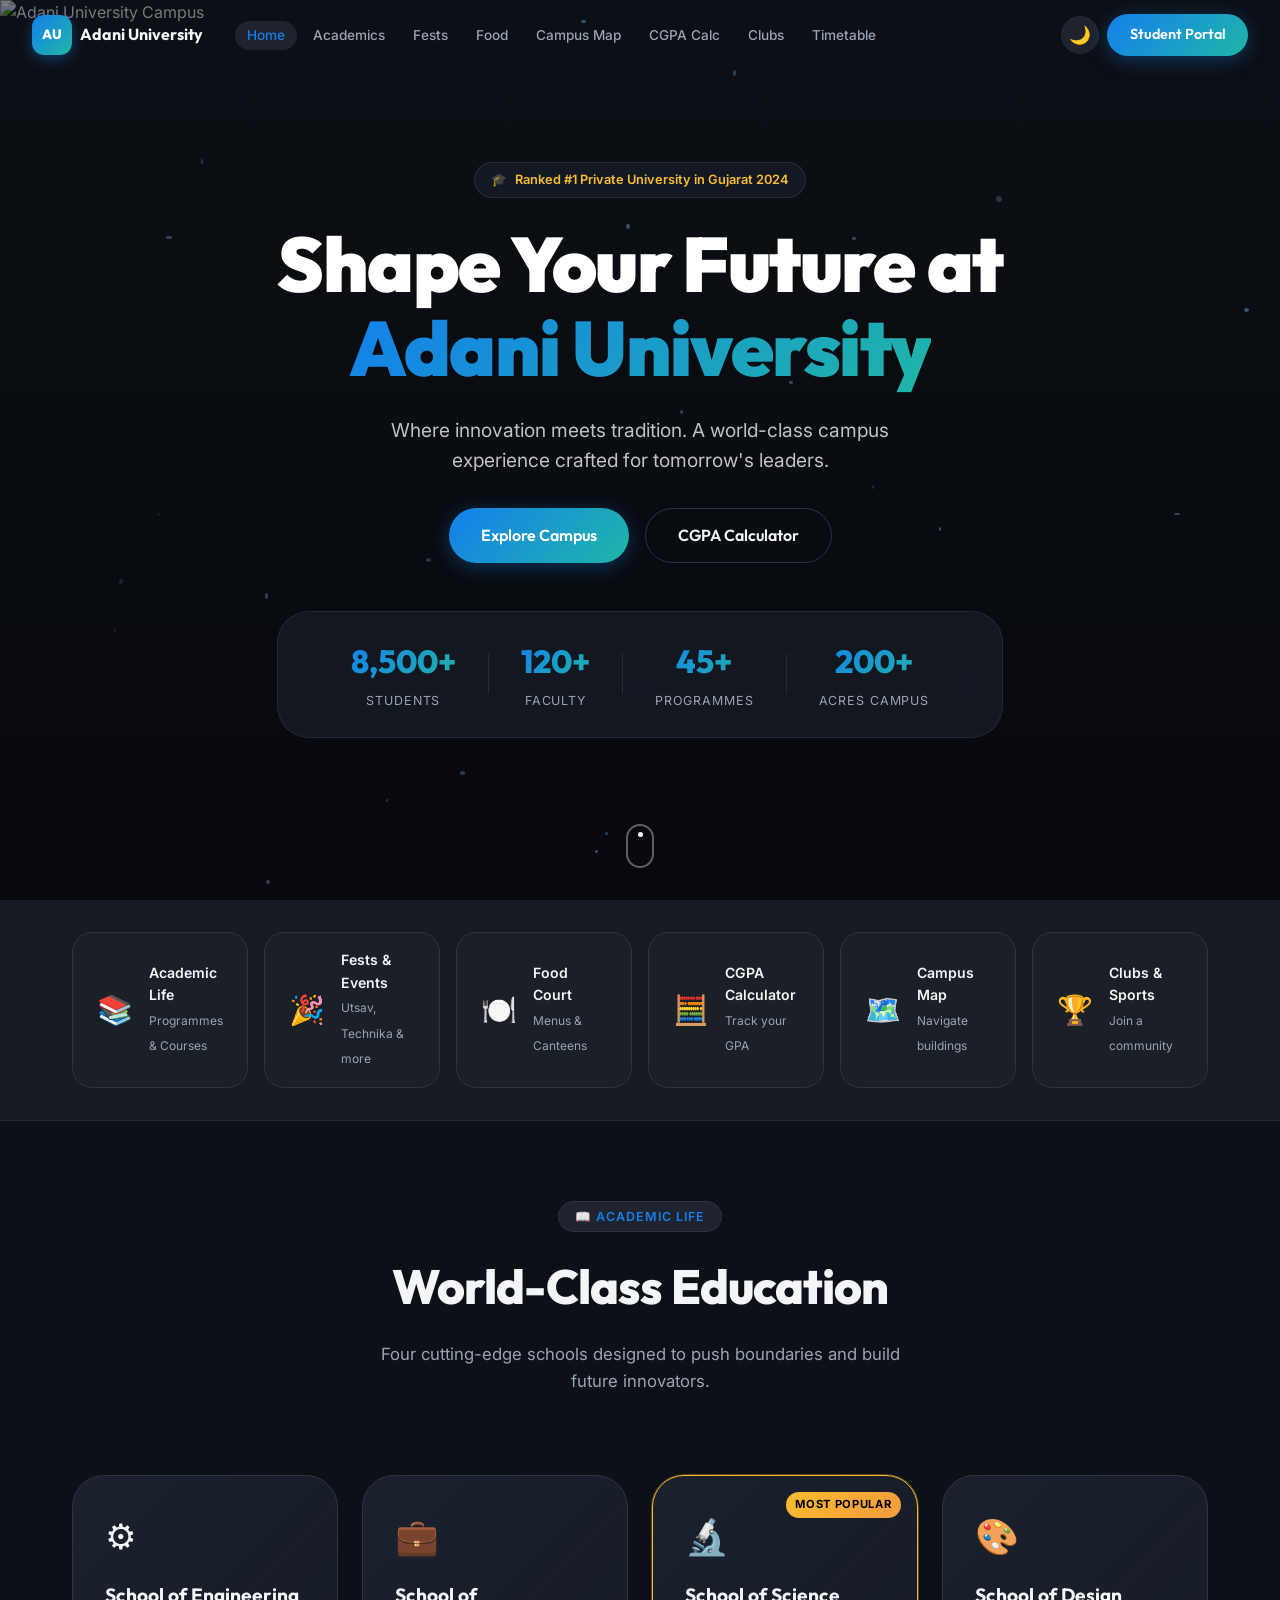
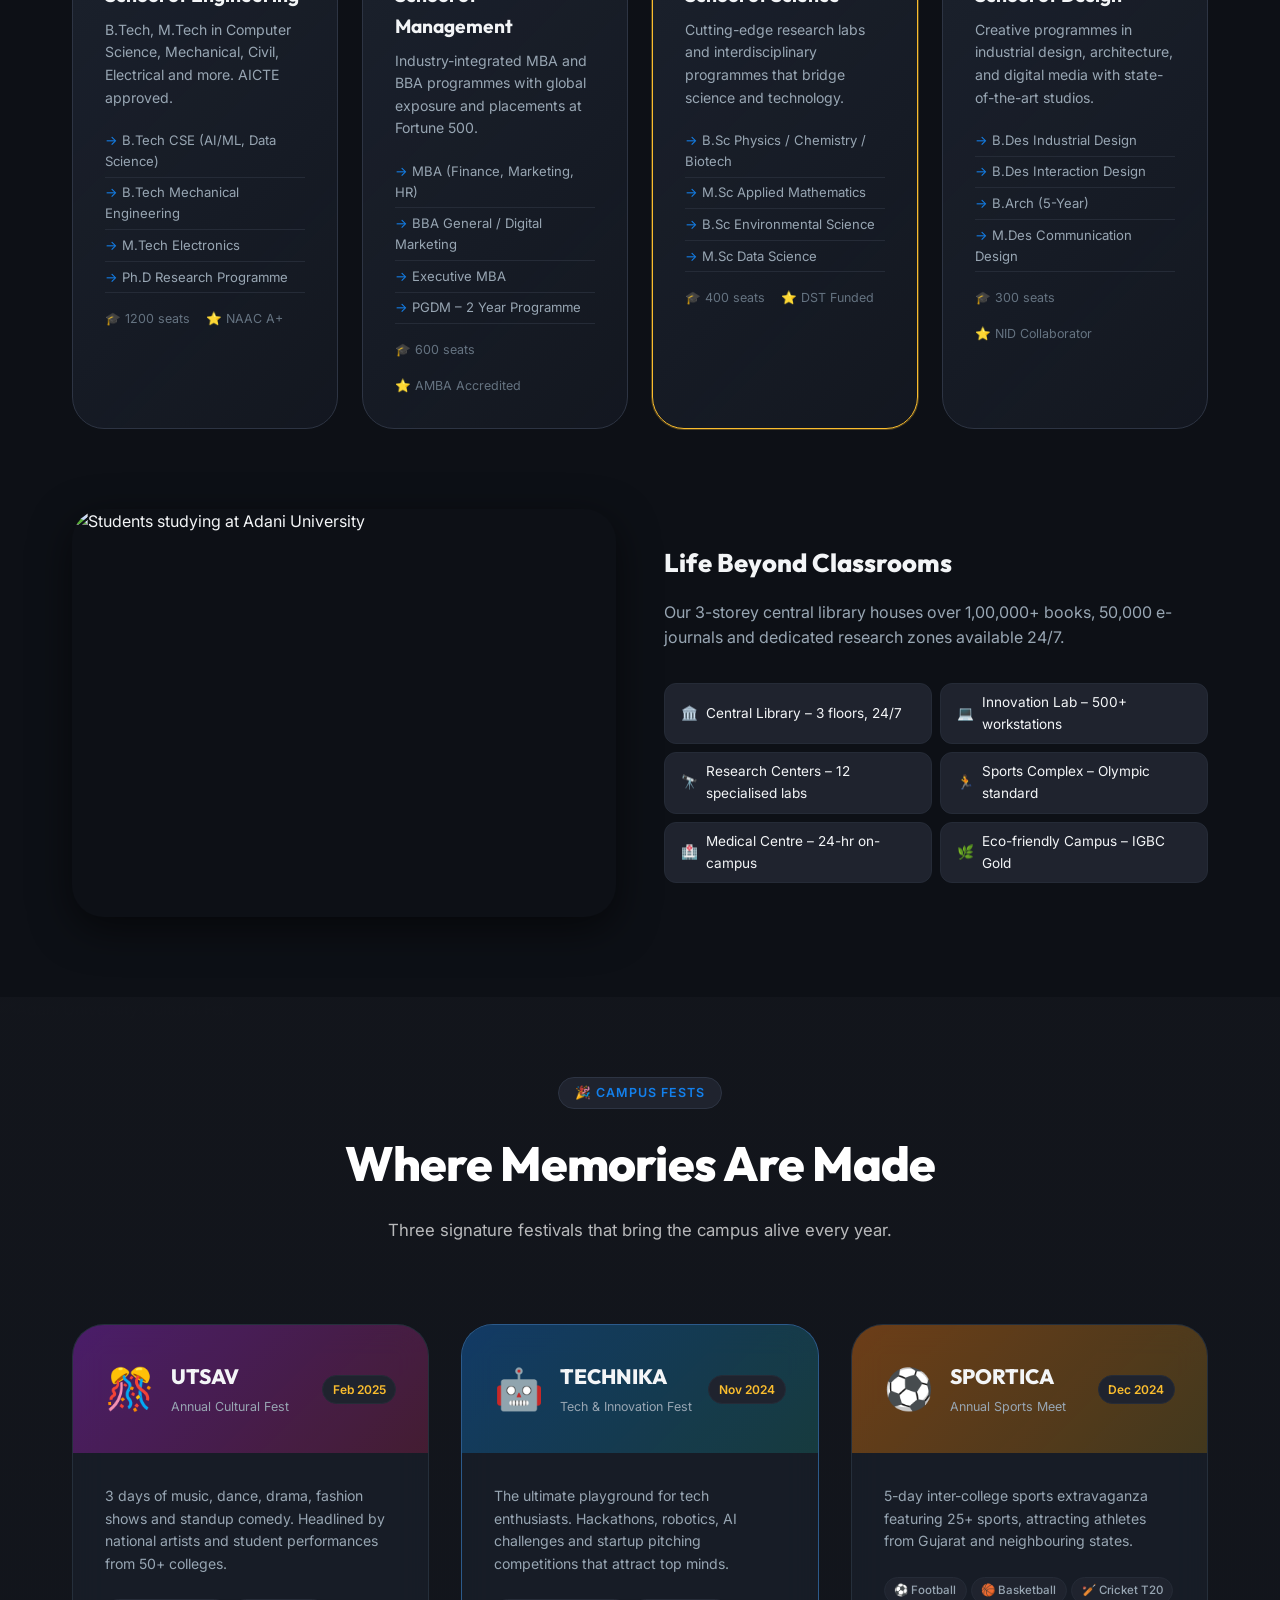
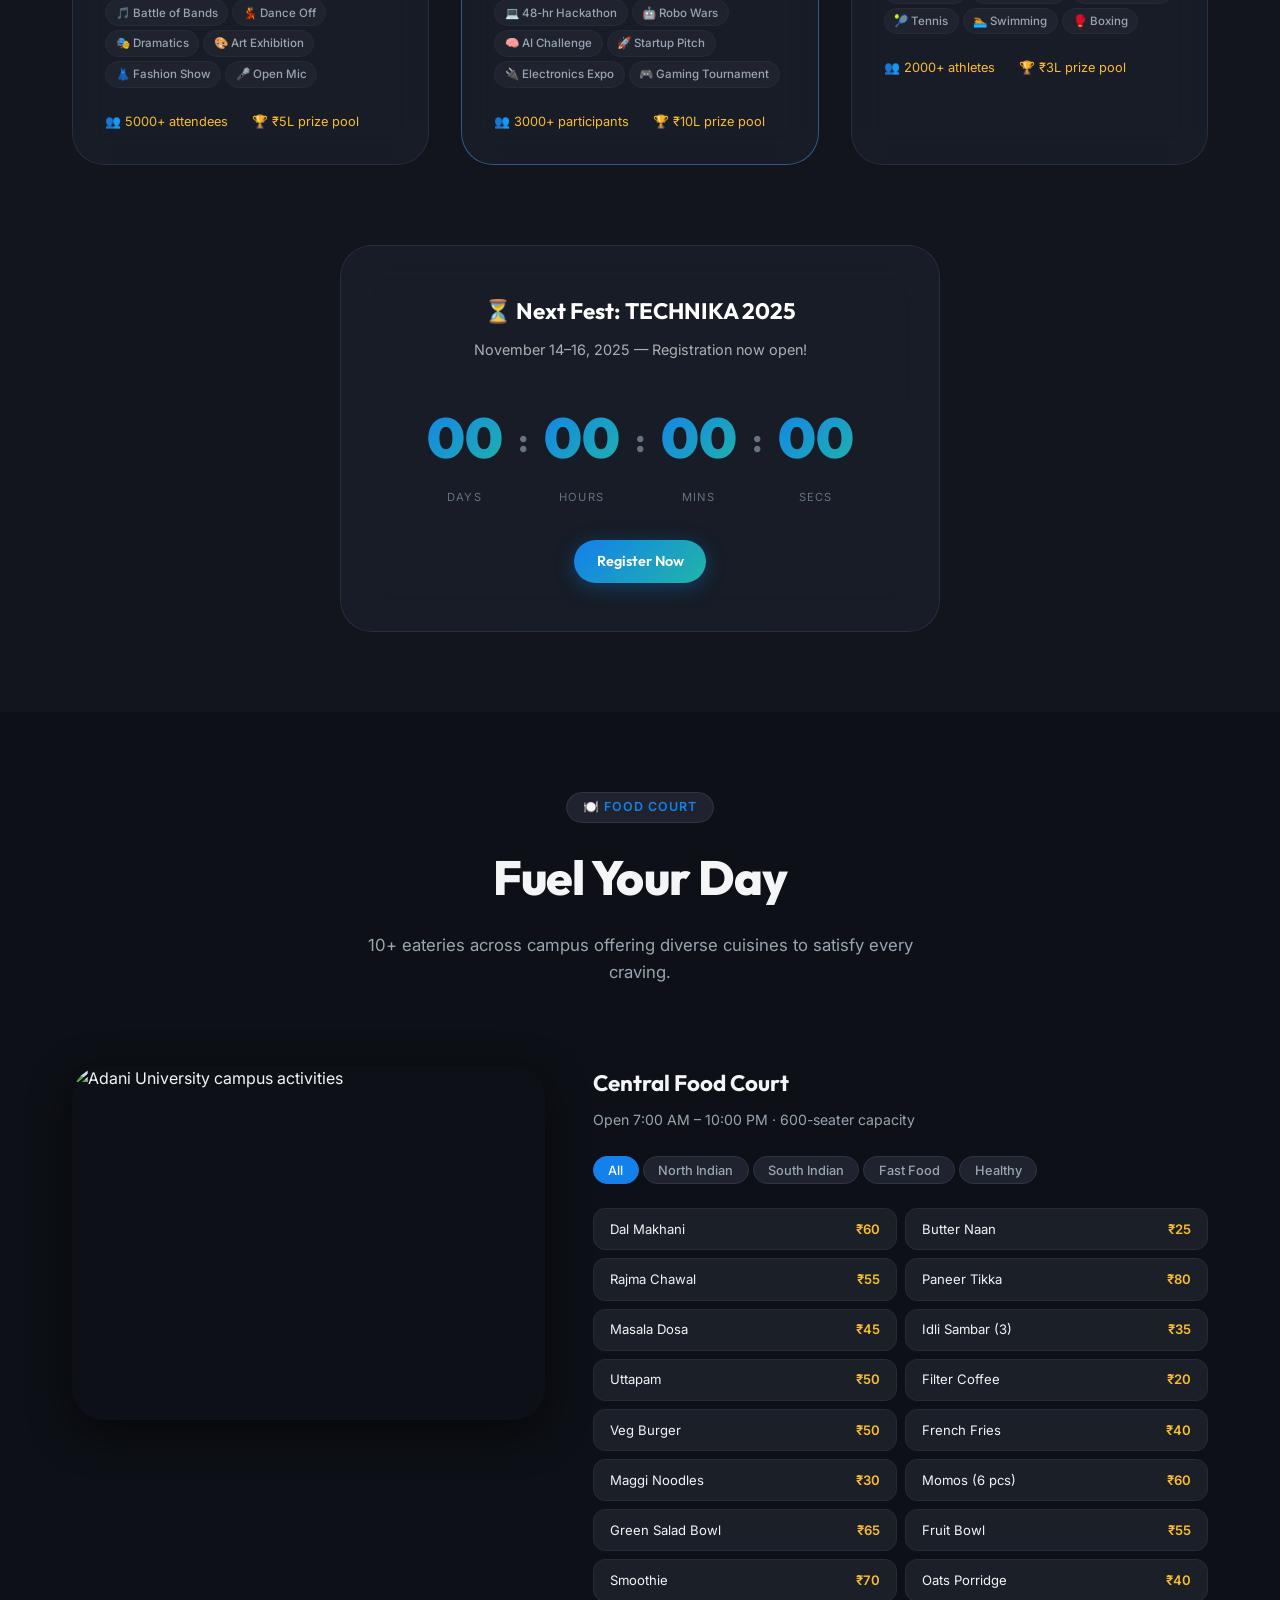
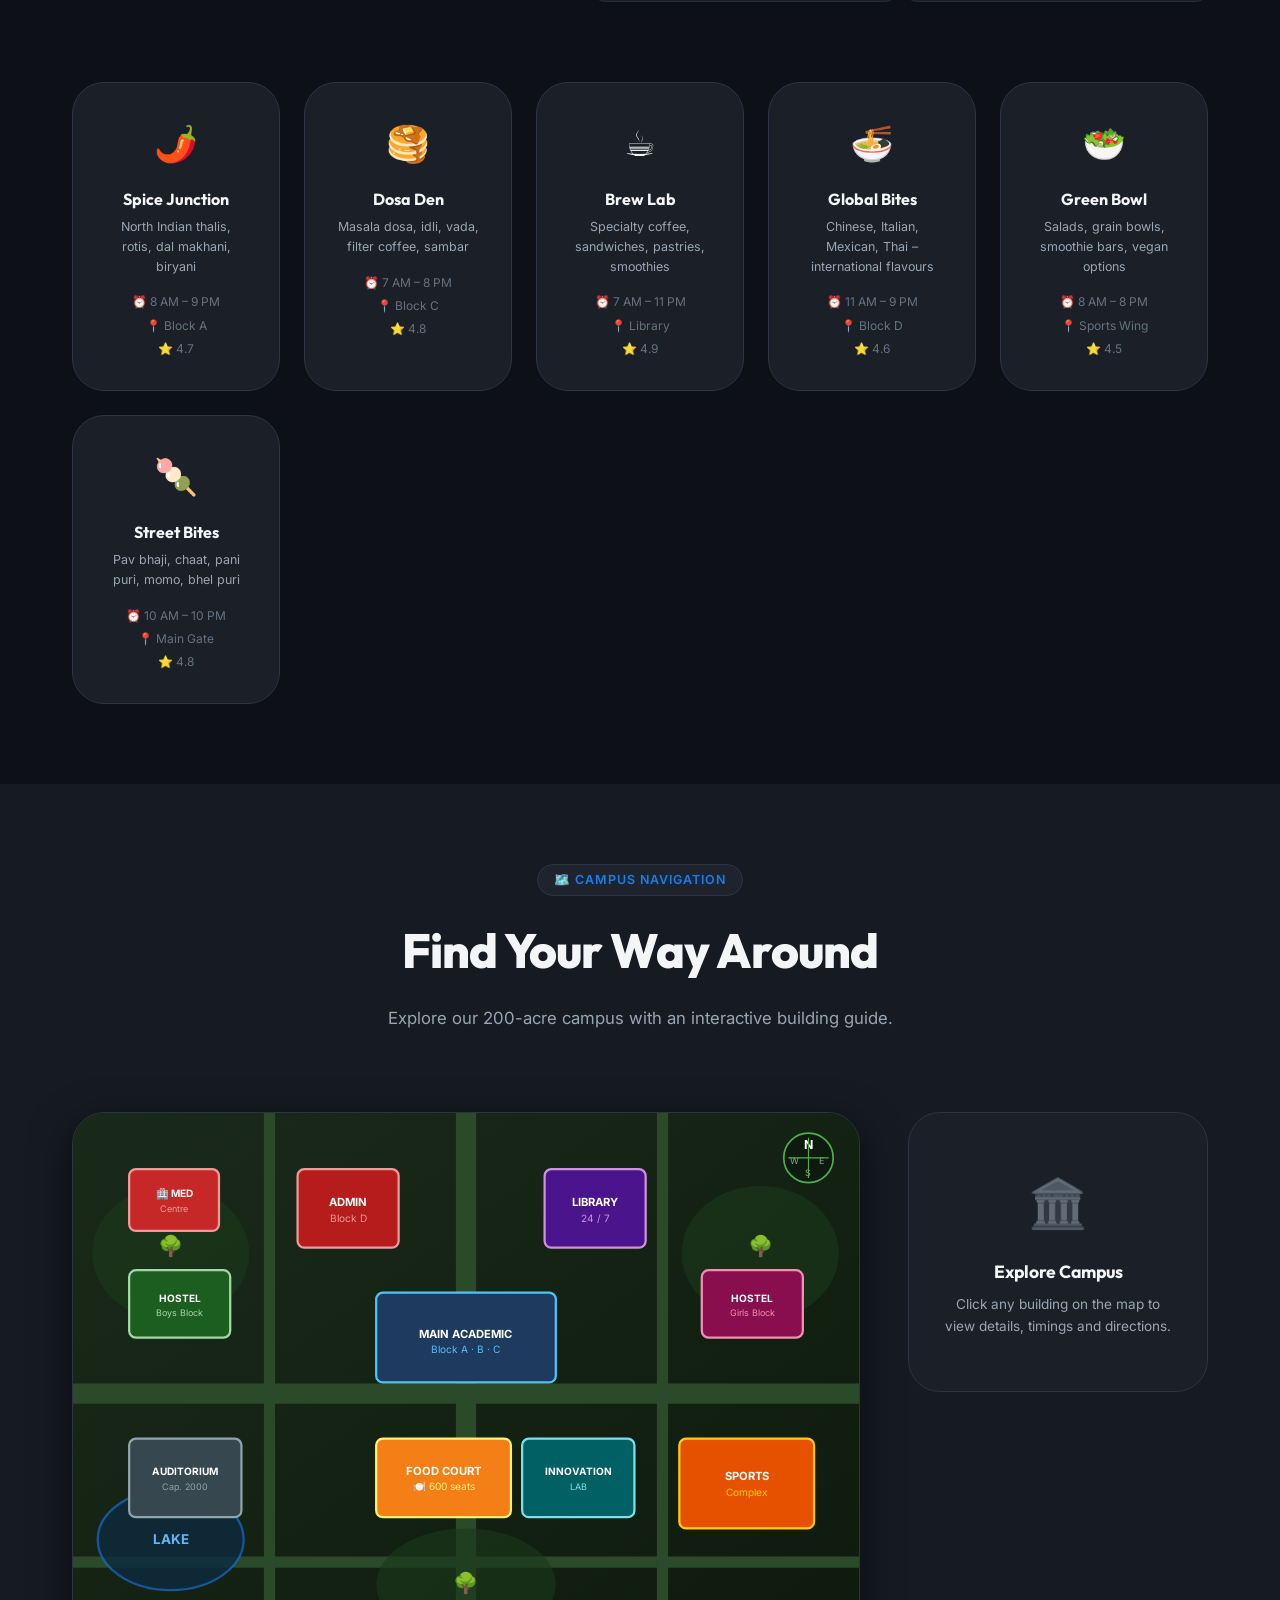
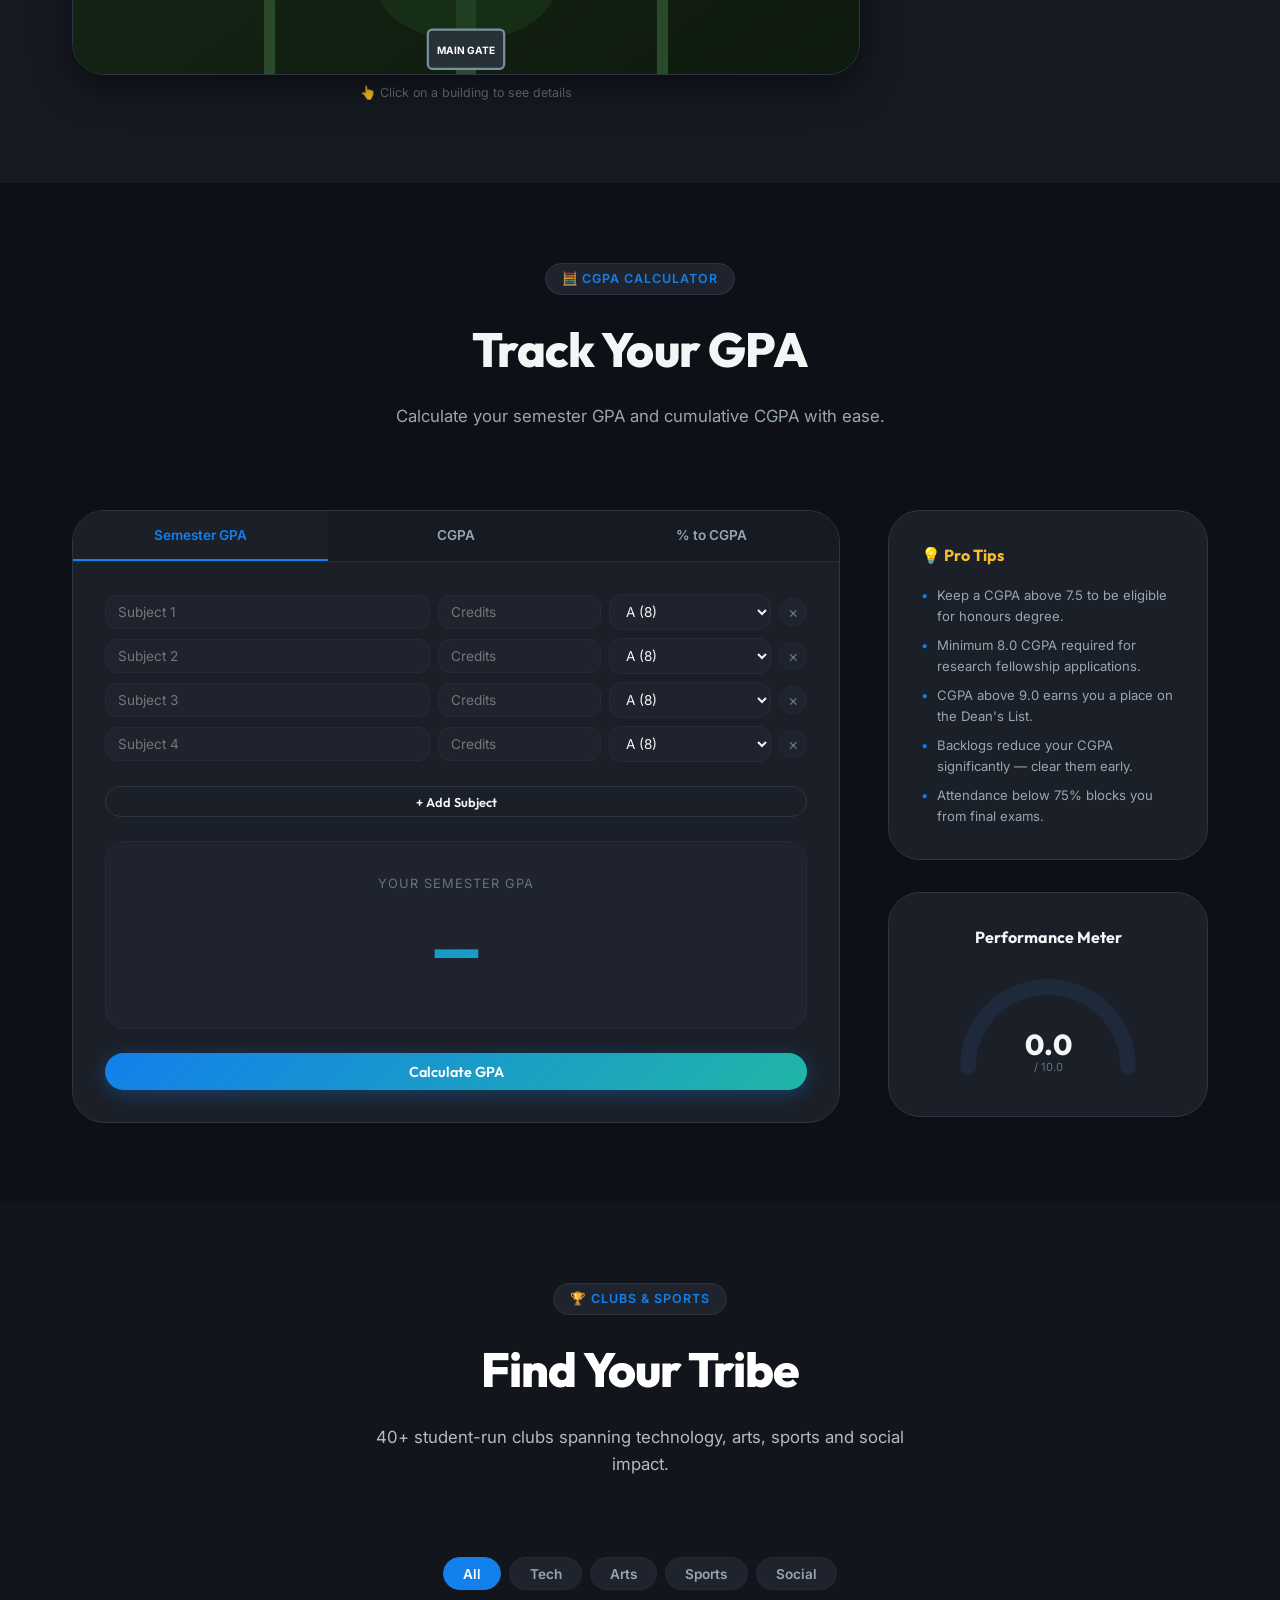
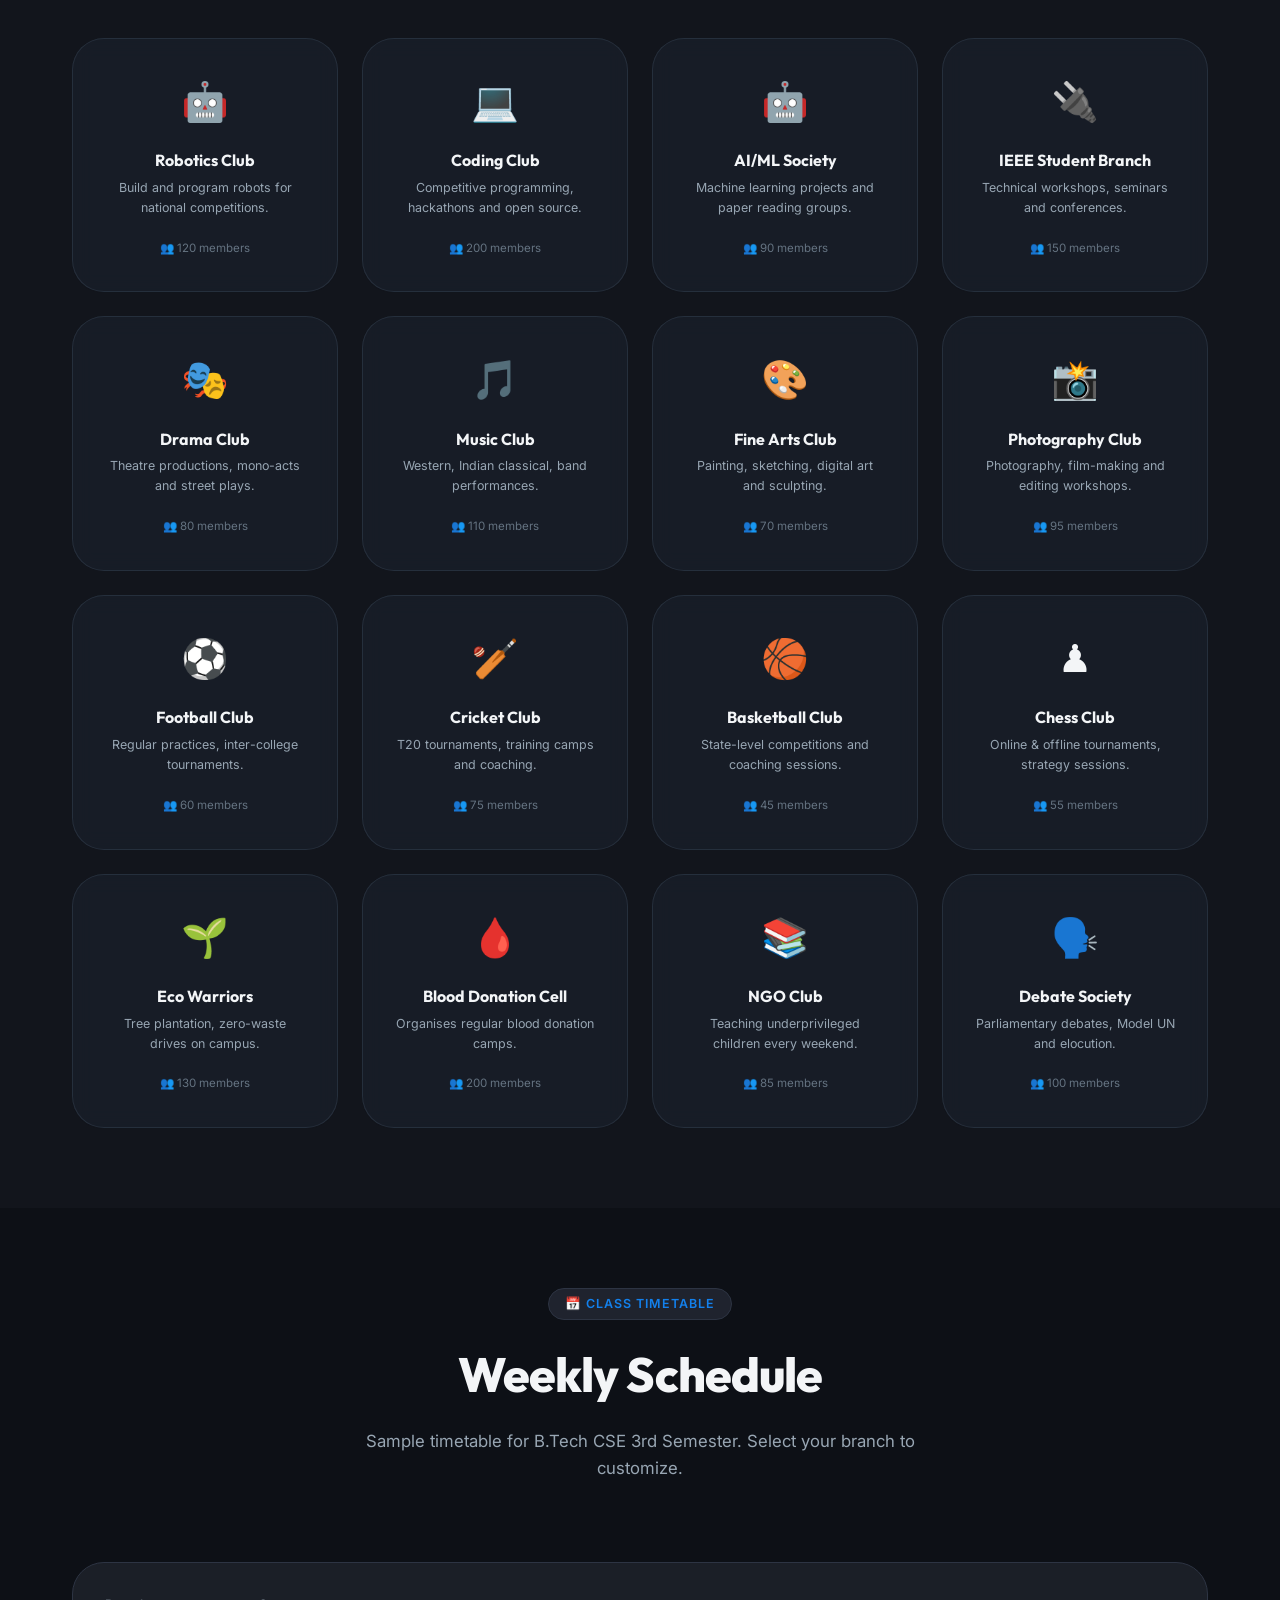
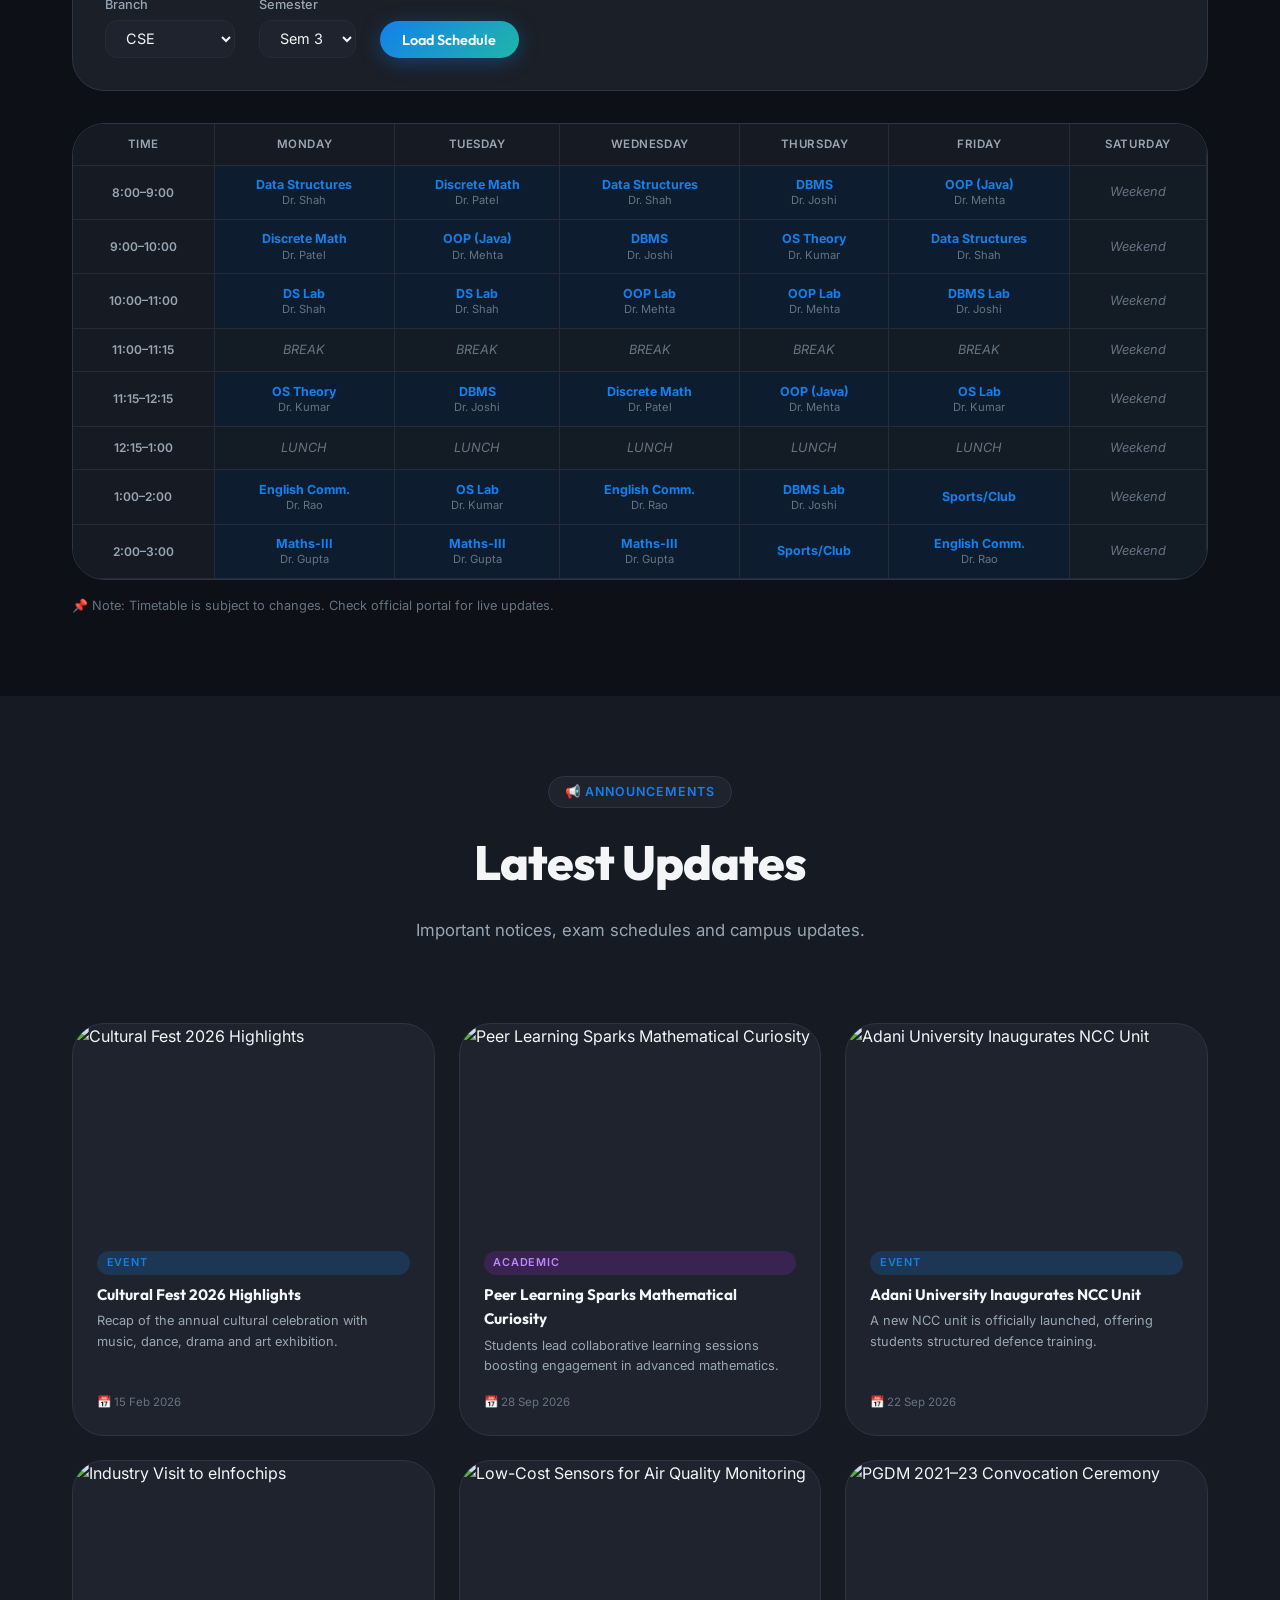
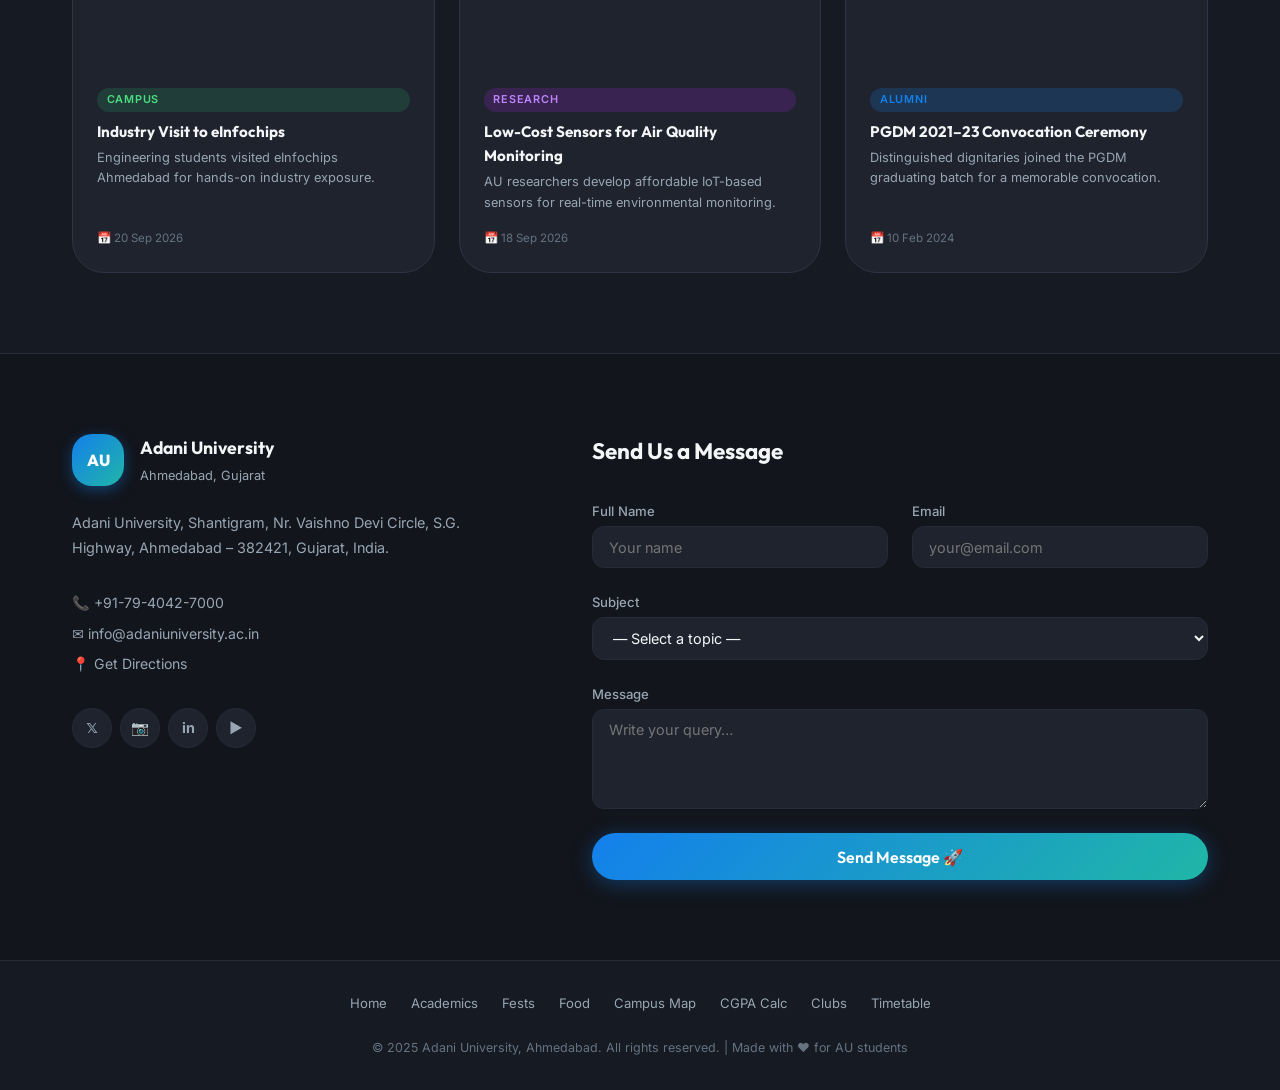
==== adani-university/index.html @ c6be5d62 "Initial commit: Adani University Campus Portal frontend" ====
<!DOCTYPE html>
<html lang="en">
<head>
  <meta charset="UTF-8" />
  <meta name="viewport" content="width=device-width, initial-scale=1.0" />
  <title>Adani University — Ahmedabad, Gujarat</title>
  <meta name="description" content="Official student portal for Adani University, Ahmedabad. Explore campus life, academics, fests, food, navigation, CGPA calculator and more." />
  <link rel="preconnect" href="https://fonts.googleapis.com" />
  <link rel="preconnect" href="https://fonts.gstatic.com" crossorigin />
  <link href="https://fonts.googleapis.com/css2?family=Outfit:wght@300;400;500;600;700;800;900&family=Inter:wght@300;400;500;600&display=swap" rel="stylesheet" />
  <link rel="stylesheet" href="style.css" />
</head>
<body>

  <!-- ═══════════════════════════════════════════════ NAVBAR ═══ -->
  <nav id="navbar" role="navigation" aria-label="Main Navigation">
    <div class="nav-inner">
      <a href="#hero" class="nav-logo" aria-label="Adani University Home">
        <div class="logo-icon">AU</div>
        <span class="logo-text">Adani University</span>
      </a>

      <ul class="nav-links" id="nav-links">
        <li><a href="#hero"     class="nav-link active" data-section="hero">Home</a></li>
        <li><a href="#academic" class="nav-link" data-section="academic">Academics</a></li>
        <li><a href="#fests"    class="nav-link" data-section="fests">Fests</a></li>
        <li><a href="#food"     class="nav-link" data-section="food">Food</a></li>
        <li><a href="#navigate" class="nav-link" data-section="navigate">Campus Map</a></li>
        <li><a href="#cgpa"     class="nav-link" data-section="cgpa">CGPA Calc</a></li>
        <li><a href="#clubs"    class="nav-link" data-section="clubs">Clubs</a></li>
        <li><a href="#timetable" class="nav-link" data-section="timetable">Timetable</a></li>
      </ul>

      <div class="nav-actions">
        <button id="theme-toggle" class="theme-btn" aria-label="Toggle theme" title="Toggle dark/light mode">
          <span class="theme-icon">🌙</span>
        </button>
        <a href="#contact" class="btn btn-primary nav-cta">Student Portal</a>
        <button class="hamburger" id="hamburger" aria-label="Open menu" aria-expanded="false">
          <span></span><span></span><span></span>
        </button>
      </div>
    </div>
  </nav>

  <!-- ═══════════════════════════════════════════════ HERO ═══ -->
  <section id="hero" class="hero">
    <div class="hero-bg">
      <img src="https://www.adaniuni.ac.in/wp-content/uploads/2026/09/Website_Desktop_Banner-29-09-2026.webp" alt="Adani University Campus" class="hero-img" fetchpriority="high" />
      <div class="hero-overlay"></div>
    </div>

    <div class="hero-particles" id="hero-particles" aria-hidden="true"></div>

    <div class="hero-content">
      <div class="hero-badge animate-fade-up">
        <span>🎓</span> Ranked #1 Private University in Gujarat 2024
      </div>
      <h1 class="hero-title animate-fade-up delay-1">
        Shape Your Future at<br />
        <span class="gradient-text">Adani University</span>
      </h1>
      <p class="hero-subtitle animate-fade-up delay-2">
        Where innovation meets tradition. A world-class campus experience crafted for tomorrow's leaders.
      </p>
      <div class="hero-actions animate-fade-up delay-3">
        <a href="#academic" class="btn btn-primary btn-lg">Explore Campus</a>
        <a href="#cgpa"     class="btn btn-ghost btn-lg">CGPA Calculator</a>
      </div>
      <div class="hero-stats animate-fade-up delay-4">
        <div class="stat-item">
          <span class="stat-number" data-target="8500">0</span>
          <span class="stat-label">Students</span>
        </div>
        <div class="stat-divider" aria-hidden="true"></div>
        <div class="stat-item">
          <span class="stat-number" data-target="120">0</span>
          <span class="stat-label">Faculty</span>
        </div>
        <div class="stat-divider" aria-hidden="true"></div>
        <div class="stat-item">
          <span class="stat-number" data-target="45">0</span>
          <span class="stat-label">Programmes</span>
        </div>
        <div class="stat-divider" aria-hidden="true"></div>
        <div class="stat-item">
          <span class="stat-number" data-target="200">0</span>
          <span class="stat-label">Acres Campus</span>
        </div>
      </div>
    </div>

    <a href="#academic" class="scroll-indicator" aria-label="Scroll down">
      <div class="scroll-dot"></div>
    </a>
  </section>

  <!-- ════════════════════════════════════ QUICK LINKS ═══ -->
  <section class="quick-links-bar">
    <div class="container">
      <div class="quick-links-grid">
        <a href="#academic" class="quick-card" id="ql-academic">
          <div class="quick-icon">📚</div>
          <div class="quick-text">
            <strong>Academic Life</strong>
            <span>Programmes & Courses</span>
          </div>
        </a>
        <a href="#fests" class="quick-card" id="ql-fests">
          <div class="quick-icon">🎉</div>
          <div class="quick-text">
            <strong>Fests & Events</strong>
            <span>Utsav, Technika & more</span>
          </div>
        </a>
        <a href="#food" class="quick-card" id="ql-food">
          <div class="quick-icon">🍽️</div>
          <div class="quick-text">
            <strong>Food Court</strong>
            <span>Menus & Canteens</span>
          </div>
        </a>
        <a href="#cgpa" class="quick-card" id="ql-cgpa">
          <div class="quick-icon">🧮</div>
          <div class="quick-text">
            <strong>CGPA Calculator</strong>
            <span>Track your GPA</span>
          </div>
        </a>
        <a href="#navigate" class="quick-card" id="ql-nav">
          <div class="quick-icon">🗺️</div>
          <div class="quick-text">
            <strong>Campus Map</strong>
            <span>Navigate buildings</span>
          </div>
        </a>
        <a href="#clubs" class="quick-card" id="ql-clubs">
          <div class="quick-icon">🏆</div>
          <div class="quick-text">
            <strong>Clubs & Sports</strong>
            <span>Join a community</span>
          </div>
        </a>
      </div>
    </div>
  </section>

  <!-- ═══════════════════════════════════ ACADEMIC LIFE ═══ -->
  <section id="academic" class="section">
    <div class="container">
      <div class="section-header">
        <span class="section-tag">📖 Academic Life</span>
        <h2 class="section-title">World-Class Education</h2>
        <p class="section-subtitle">Four cutting-edge schools designed to push boundaries and build future innovators.</p>
      </div>

      <div class="schools-grid">
        <div class="school-card" id="school-engineering">
          <div class="school-icon">⚙️</div>
          <h3>School of Engineering</h3>
          <p>B.Tech, M.Tech in Computer Science, Mechanical, Civil, Electrical and more. AICTE approved.</p>
          <ul class="school-courses">
            <li>B.Tech CSE (AI/ML, Data Science)</li>
            <li>B.Tech Mechanical Engineering</li>
            <li>M.Tech Electronics</li>
            <li>Ph.D Research Programme</li>
          </ul>
          <div class="school-meta">
            <span>🎓 1200 seats</span>
            <span>⭐ NAAC A+</span>
          </div>
        </div>
        <div class="school-card" id="school-management">
          <div class="school-icon">💼</div>
          <h3>School of Management</h3>
          <p>Industry-integrated MBA and BBA programmes with global exposure and placements at Fortune 500.</p>
          <ul class="school-courses">
            <li>MBA (Finance, Marketing, HR)</li>
            <li>BBA General / Digital Marketing</li>
            <li>Executive MBA</li>
            <li>PGDM – 2 Year Programme</li>
          </ul>
          <div class="school-meta">
            <span>🎓 600 seats</span>
            <span>⭐ AMBA Accredited</span>
          </div>
        </div>
        <div class="school-card featured" id="school-science">
          <div class="school-badge">Most Popular</div>
          <div class="school-icon">🔬</div>
          <h3>School of Science</h3>
          <p>Cutting-edge research labs and interdisciplinary programmes that bridge science and technology.</p>
          <ul class="school-courses">
            <li>B.Sc Physics / Chemistry / Biotech</li>
            <li>M.Sc Applied Mathematics</li>
            <li>B.Sc Environmental Science</li>
            <li>M.Sc Data Science</li>
          </ul>
          <div class="school-meta">
            <span>🎓 400 seats</span>
            <span>⭐ DST Funded</span>
          </div>
        </div>
        <div class="school-card" id="school-design">
          <div class="school-icon">🎨</div>
          <h3>School of Design</h3>
          <p>Creative programmes in industrial design, architecture, and digital media with state-of-the-art studios.</p>
          <ul class="school-courses">
            <li>B.Des Industrial Design</li>
            <li>B.Des Interaction Design</li>
            <li>B.Arch (5-Year)</li>
            <li>M.Des Communication Design</li>
          </ul>
          <div class="school-meta">
            <span>🎓 300 seats</span>
            <span>⭐ NID Collaborator</span>
          </div>
        </div>
      </div>

      <!-- Academic Life image + library -->
      <div class="academic-showcase">
        <div class="showcase-img-wrap">
          <img src="https://www.adaniuni.ac.in/wp-content/uploads/2026/09/Peer-Learning-Sparks-Mathematical-Curiosity-1.webp" alt="Students studying at Adani University" class="showcase-img" loading="lazy" />
        </div>
        <div class="showcase-content">
          <h3>Life Beyond Classrooms</h3>
          <p>Our 3-storey central library houses over 1,00,000+ books, 50,000 e-journals and dedicated research zones available 24/7.</p>
          <div class="facility-list">
            <div class="facility-item"><span>🏛️</span> Central Library – 3 floors, 24/7</div>
            <div class="facility-item"><span>💻</span> Innovation Lab – 500+ workstations</div>
            <div class="facility-item"><span>🔭</span> Research Centers – 12 specialised labs</div>
            <div class="facility-item"><span>🏃</span> Sports Complex – Olympic standard</div>
            <div class="facility-item"><span>🏥</span> Medical Centre – 24-hr on-campus</div>
            <div class="facility-item"><span>🌿</span> Eco-friendly Campus – IGBC Gold</div>
          </div>
        </div>
      </div>
    </div>
  </section>

  <!-- ═══════════════════════════════════════ FESTS ═══ -->
  <section id="fests" class="section section-dark">
    <div class="fest-bg-image">
      <img src="https://www.adaniuni.ac.in/wp-content/uploads/2026/02/cultural-image.jpeg" alt="Adani University Cultural Fest" loading="lazy" />
      <div class="fest-overlay"></div>
    </div>
    <div class="container">
      <div class="section-header light">
        <span class="section-tag">🎉 Campus Fests</span>
        <h2 class="section-title">Where Memories Are Made</h2>
        <p class="section-subtitle">Three signature festivals that bring the campus alive every year.</p>
      </div>

      <div class="fests-grid">
        <div class="fest-card" id="fest-utsav">
          <div class="fest-card-header utsav">
            <div class="fest-emoji">🎊</div>
            <div class="fest-info">
              <h3>UTSAV</h3>
              <span class="fest-subtitle">Annual Cultural Fest</span>
            </div>
            <div class="fest-date">Feb 2025</div>
          </div>
          <div class="fest-card-body">
            <p>3 days of music, dance, drama, fashion shows and standup comedy. Headlined by national artists and student performances from 50+ colleges.</p>
            <div class="fest-events">
              <span class="event-tag">🎵 Battle of Bands</span>
              <span class="event-tag">💃 Dance Off</span>
              <span class="event-tag">🎭 Dramatics</span>
              <span class="event-tag">🎨 Art Exhibition</span>
              <span class="event-tag">👗 Fashion Show</span>
              <span class="event-tag">🎤 Open Mic</span>
            </div>
            <div class="fest-meta">
              <span>👥 5000+ attendees</span>
              <span>🏆 ₹5L prize pool</span>
            </div>
          </div>
        </div>

        <div class="fest-card featured-fest" id="fest-technika">
          <div class="fest-card-header technika">
            <div class="fest-emoji">🤖</div>
            <div class="fest-info">
              <h3>TECHNIKA</h3>
              <span class="fest-subtitle">Tech & Innovation Fest</span>
            </div>
            <div class="fest-date">Nov 2024</div>
          </div>
          <div class="fest-card-body">
            <p>The ultimate playground for tech enthusiasts. Hackathons, robotics, AI challenges and startup pitching competitions that attract top minds.</p>
            <div class="fest-events">
              <span class="event-tag">💻 48-hr Hackathon</span>
              <span class="event-tag">🤖 Robo Wars</span>
              <span class="event-tag">🧠 AI Challenge</span>
              <span class="event-tag">🚀 Startup Pitch</span>
              <span class="event-tag">🔌 Electronics Expo</span>
              <span class="event-tag">🎮 Gaming Tournament</span>
            </div>
            <div class="fest-meta">
              <span>👥 3000+ participants</span>
              <span>🏆 ₹10L prize pool</span>
            </div>
          </div>
        </div>

        <div class="fest-card" id="fest-sportica">
          <div class="fest-card-header sportica">
            <div class="fest-emoji">⚽</div>
            <div class="fest-info">
              <h3>SPORTICA</h3>
              <span class="fest-subtitle">Annual Sports Meet</span>
            </div>
            <div class="fest-date">Dec 2024</div>
          </div>
          <div class="fest-card-body">
            <p>5-day inter-college sports extravaganza featuring 25+ sports, attracting athletes from Gujarat and neighbouring states.</p>
            <div class="fest-events">
              <span class="event-tag">⚽ Football</span>
              <span class="event-tag">🏀 Basketball</span>
              <span class="event-tag">🏏 Cricket T20</span>
              <span class="event-tag">🎾 Tennis</span>
              <span class="event-tag">🏊 Swimming</span>
              <span class="event-tag">🥊 Boxing</span>
            </div>
            <div class="fest-meta">
              <span>👥 2000+ athletes</span>
              <span>🏆 ₹3L prize pool</span>
            </div>
          </div>
        </div>
      </div>

      <!-- Countdown timer for next fest -->
      <div class="fest-countdown" id="fest-countdown-wrap">
        <h3>⏳ Next Fest: TECHNIKA 2025</h3>
        <p>November 14–16, 2025 — Registration now open!</p>
        <div class="countdown-timer" id="countdown-timer">
          <div class="countdown-block">
            <span id="cd-days" class="cd-number">00</span>
            <span class="cd-label">Days</span>
          </div>
          <span class="cd-colon">:</span>
          <div class="countdown-block">
            <span id="cd-hours" class="cd-number">00</span>
            <span class="cd-label">Hours</span>
          </div>
          <span class="cd-colon">:</span>
          <div class="countdown-block">
            <span id="cd-mins" class="cd-number">00</span>
            <span class="cd-label">Mins</span>
          </div>
          <span class="cd-colon">:</span>
          <div class="countdown-block">
            <span id="cd-secs" class="cd-number">00</span>
            <span class="cd-label">Secs</span>
          </div>
        </div>
        <a href="#contact" class="btn btn-primary" id="register-fest-btn">Register Now</a>
      </div>
    </div>
  </section>

  <!-- ═══════════════════════════════════════ FOOD ═══ -->
  <section id="food" class="section">
    <div class="container">
      <div class="section-header">
        <span class="section-tag">🍽️ Food Court</span>
        <h2 class="section-title">Fuel Your Day</h2>
        <p class="section-subtitle">10+ eateries across campus offering diverse cuisines to satisfy every craving.</p>
      </div>

      <div class="food-showcase">
        <div class="food-image-wrap">
          <img src="https://www.adaniuni.ac.in/wp-content/uploads/2026/09/Educational-Industry-Visit-to-eInfochips-1-1024x768.webp" alt="Adani University campus activities" loading="lazy" />
        </div>
        <div class="food-details">
          <h3>Central Food Court</h3>
          <p>Open 7:00 AM – 10:00 PM · 600-seater capacity</p>
          <div class="food-filters" role="tablist" aria-label="Food categories">
            <button class="food-filter active" data-filter="all" role="tab" aria-selected="true" id="tab-all">All</button>
            <button class="food-filter" data-filter="north" role="tab" aria-selected="false" id="tab-north">North Indian</button>
            <button class="food-filter" data-filter="south" role="tab" aria-selected="false" id="tab-south">South Indian</button>
            <button class="food-filter" data-filter="fast" role="tab" aria-selected="false" id="tab-fast">Fast Food</button>
            <button class="food-filter" data-filter="healthy" role="tab" aria-selected="false" id="tab-healthy">Healthy</button>
          </div>
          <div class="food-menu-grid" id="food-menu-grid" role="tabpanel"></div>
        </div>
      </div>

      <div class="canteen-grid">
        <div class="canteen-card" id="canteen-spice">
          <div class="canteen-icon">🌶️</div>
          <h4>Spice Junction</h4>
          <p>North Indian thalis, rotis, dal makhani, biryani</p>
          <div class="canteen-info">
            <span>⏰ 8 AM – 9 PM</span>
            <span>📍 Block A</span>
            <span>⭐ 4.7</span>
          </div>
        </div>
        <div class="canteen-card" id="canteen-dosa">
          <div class="canteen-icon">🥞</div>
          <h4>Dosa Den</h4>
          <p>Masala dosa, idli, vada, filter coffee, sambar</p>
          <div class="canteen-info">
            <span>⏰ 7 AM – 8 PM</span>
            <span>📍 Block C</span>
            <span>⭐ 4.8</span>
          </div>
        </div>
        <div class="canteen-card" id="canteen-brew">
          <div class="canteen-icon">☕</div>
          <h4>Brew Lab</h4>
          <p>Specialty coffee, sandwiches, pastries, smoothies</p>
          <div class="canteen-info">
            <span>⏰ 7 AM – 11 PM</span>
            <span>📍 Library</span>
            <span>⭐ 4.9</span>
          </div>
        </div>
        <div class="canteen-card" id="canteen-global">
          <div class="canteen-icon">🍜</div>
          <h4>Global Bites</h4>
          <p>Chinese, Italian, Mexican, Thai – international flavours</p>
          <div class="canteen-info">
            <span>⏰ 11 AM – 9 PM</span>
            <span>📍 Block D</span>
            <span>⭐ 4.6</span>
          </div>
        </div>
        <div class="canteen-card" id="canteen-green">
          <div class="canteen-icon">🥗</div>
          <h4>Green Bowl</h4>
          <p>Salads, grain bowls, smoothie bars, vegan options</p>
          <div class="canteen-info">
            <span>⏰ 8 AM – 8 PM</span>
            <span>📍 Sports Wing</span>
            <span>⭐ 4.5</span>
          </div>
        </div>
        <div class="canteen-card" id="canteen-street">
          <div class="canteen-icon">🍡</div>
          <h4>Street Bites</h4>
          <p>Pav bhaji, chaat, pani puri, momo, bhel puri</p>
          <div class="canteen-info">
            <span>⏰ 10 AM – 10 PM</span>
            <span>📍 Main Gate</span>
            <span>⭐ 4.8</span>
          </div>
        </div>
      </div>
    </div>
  </section>

  <!-- ════════════════════════════════ CAMPUS MAP ═══ -->
  <section id="navigate" class="section section-alt">
    <div class="container">
      <div class="section-header">
        <span class="section-tag">🗺️ Campus Navigation</span>
        <h2 class="section-title">Find Your Way Around</h2>
        <p class="section-subtitle">Explore our 200-acre campus with an interactive building guide.</p>
      </div>

      <div class="campus-nav-layout">
        <div class="campus-map-container">
          <div class="campus-map" id="campus-map" role="img" aria-label="Interactive campus map">
            <!-- SVG Map -->
            <svg viewBox="0 0 700 500" xmlns="http://www.w3.org/2000/svg" class="map-svg" aria-hidden="true">
              <!-- Background -->
              <rect width="700" height="500" fill="url(#mapGrad)" rx="12"/>
              <defs>
                <linearGradient id="mapGrad" x1="0%" y1="0%" x2="100%" y2="100%">
                  <stop offset="0%" style="stop-color:#1a2a1a;stop-opacity:1" />
                  <stop offset="100%" style="stop-color:#0d1a0d;stop-opacity:1" />
                </linearGradient>
              </defs>

              <!-- Roads -->
              <path d="M 0 250 L 700 250" stroke="#2a4a2a" stroke-width="18" />
              <path d="M 350 0 L 350 500" stroke="#2a4a2a" stroke-width="18" />
              <path d="M 0 400 L 700 400" stroke="#2a4a2a" stroke-width="10" />
              <path d="M 175 0 L 175 500" stroke="#2a4a2a" stroke-width="10" />
              <path d="M 525 0 L 525 500" stroke="#2a4a2a" stroke-width="10" />

              <!-- Green areas -->
              <ellipse cx="87" cy="125" rx="70" ry="60" fill="#1a3a1a" opacity="0.6"/>
              <ellipse cx="612" cy="125" rx="70" ry="60" fill="#1a3a1a" opacity="0.6"/>
              <ellipse cx="350" cy="420" rx="80" ry="50" fill="#1a3a1a" opacity="0.6"/>
              <text x="87" y="125" text-anchor="middle" fill="#4caf50" font-size="18">🌳</text>
              <text x="612" y="125" text-anchor="middle" fill="#4caf50" font-size="18">🌳</text>
              <text x="350" y="425" text-anchor="middle" fill="#4caf50" font-size="18">🌳</text>

              <!-- Lake -->
              <ellipse cx="87" cy="380" rx="65" ry="45" fill="#0d2b3e" stroke="#1565c0" stroke-width="2" opacity="0.8"/>
              <text x="87" y="384" text-anchor="middle" fill="#64b5f6" font-size="12" font-weight="bold">LAKE</text>

              <!-- Buildings -->
              <!-- Main Academic Block -->
              <rect x="270" y="160" width="160" height="80" rx="6" fill="#1e3a5f" stroke="#4fc3f7" stroke-width="2" class="map-building" data-building="main" />
              <text x="350" y="200" text-anchor="middle" fill="#fff" font-size="10" font-weight="bold">MAIN ACADEMIC</text>
              <text x="350" y="214" text-anchor="middle" fill="#4fc3f7" font-size="9">Block A · B · C</text>

              <!-- Library -->
              <rect x="420" y="50" width="90" height="70" rx="6" fill="#4a148c" stroke="#ce93d8" stroke-width="2" class="map-building" data-building="library"/>
              <text x="465" y="83" text-anchor="middle" fill="#fff" font-size="10" font-weight="bold">LIBRARY</text>
              <text x="465" y="97" text-anchor="middle" fill="#ce93d8" font-size="9">24 / 7</text>

              <!-- Admin Block -->
              <rect x="200" y="50" width="90" height="70" rx="6" fill="#b71c1c" stroke="#ef9a9a" stroke-width="2" class="map-building" data-building="admin"/>
              <text x="245" y="83" text-anchor="middle" fill="#fff" font-size="10" font-weight="bold">ADMIN</text>
              <text x="245" y="97" text-anchor="middle" fill="#ef9a9a" font-size="9">Block D</text>

              <!-- Hostel Boys -->
              <rect x="50" y="140" width="90" height="60" rx="6" fill="#1b5e20" stroke="#a5d6a7" stroke-width="2" class="map-building" data-building="hostel-boys"/>
              <text x="95" y="168" text-anchor="middle" fill="#fff" font-size="9" font-weight="bold">HOSTEL</text>
              <text x="95" y="181" text-anchor="middle" fill="#a5d6a7" font-size="8">Boys Block</text>

              <!-- Hostel Girls -->
              <rect x="560" y="140" width="90" height="60" rx="6" fill="#880e4f" stroke="#f48fb1" stroke-width="2" class="map-building" data-building="hostel-girls"/>
              <text x="605" y="168" text-anchor="middle" fill="#fff" font-size="9" font-weight="bold">HOSTEL</text>
              <text x="605" y="181" text-anchor="middle" fill="#f48fb1" font-size="8">Girls Block</text>

              <!-- Sports Complex -->
              <rect x="540" y="290" width="120" height="80" rx="6" fill="#e65100" stroke="#ffcc02" stroke-width="2" class="map-building" data-building="sports"/>
              <text x="600" y="327" text-anchor="middle" fill="#fff" font-size="10" font-weight="bold">SPORTS</text>
              <text x="600" y="341" text-anchor="middle" fill="#ffcc02" font-size="9">Complex</text>

              <!-- Food Court -->
              <rect x="270" y="290" width="120" height="70" rx="6" fill="#f57f17" stroke="#fff176" stroke-width="2" class="map-building" data-building="food"/>
              <text x="330" y="322" text-anchor="middle" fill="#fff" font-size="10" font-weight="bold">FOOD COURT</text>
              <text x="330" y="336" text-anchor="middle" fill="#fff176" font-size="9">🍽️ 600 seats</text>

              <!-- Auditorium -->
              <rect x="50" y="290" width="100" height="70" rx="6" fill="#37474f" stroke="#90a4ae" stroke-width="2" class="map-building" data-building="auditorium"/>
              <text x="100" y="322" text-anchor="middle" fill="#fff" font-size="9" font-weight="bold">AUDITORIUM</text>
              <text x="100" y="336" text-anchor="middle" fill="#90a4ae" font-size="8">Cap. 2000</text>

              <!-- Innovation Lab -->
              <rect x="400" y="290" width="100" height="70" rx="6" fill="#006064" stroke="#80deea" stroke-width="2" class="map-building" data-building="lab"/>
              <text x="450" y="322" text-anchor="middle" fill="#fff" font-size="9" font-weight="bold">INNOVATION</text>
              <text x="450" y="336" text-anchor="middle" fill="#80deea" font-size="8">LAB</text>

              <!-- Main Gate -->
              <rect x="316" y="460" width="68" height="35" rx="4" fill="#263238" stroke="#78909c" stroke-width="2"/>
              <text x="350" y="482" text-anchor="middle" fill="#fff" font-size="9" font-weight="bold">MAIN GATE</text>

              <!-- Medical -->
              <rect x="50" y="50" width="80" height="55" rx="6" fill="#c62828" stroke="#ef9a9a" stroke-width="2" class="map-building" data-building="medical"/>
              <text x="90" y="75" text-anchor="middle" fill="#fff" font-size="9" font-weight="bold">🏥 MED</text>
              <text x="90" y="88" text-anchor="middle" fill="#ef9a9a" font-size="8">Centre</text>

              <!-- Compass Rose -->
              <g transform="translate(655,40)">
                <circle cx="0" cy="0" r="22" fill="#0d1a0d" stroke="#4caf50" stroke-width="1.5"/>
                <text x="0" y="-8" text-anchor="middle" fill="#fff" font-size="11" font-weight="bold">N</text>
                <text x="0" y="16" text-anchor="middle" fill="#999" font-size="8">S</text>
                <text x="12" y="5" text-anchor="middle" fill="#999" font-size="8">E</text>
                <text x="-12" y="5" text-anchor="middle" fill="#999" font-size="8">W</text>
                <line x1="0" y1="-18" x2="0" y2="18" stroke="#4caf50" stroke-width="1"/>
                <line x1="-18" y1="0" x2="18" y2="0" stroke="#4caf50" stroke-width="1"/>
              </g>
            </svg>

            <!-- Location tooltip -->
            <div class="map-tooltip" id="map-tooltip" role="tooltip" aria-live="polite"></div>
          </div>
          <p class="map-hint">👆 Click on a building to see details</p>
        </div>

        <div class="building-info-panel" id="building-info-panel">
          <div class="building-default-state">
            <div class="default-icon">🏛️</div>
            <h4>Explore Campus</h4>
            <p>Click any building on the map to view details, timings and directions.</p>
          </div>
          <div class="building-detail-state" id="building-detail" hidden>
            <div class="building-detail-icon" id="detail-icon"></div>
            <h4 id="detail-name"></h4>
            <p id="detail-desc"></p>
            <div class="detail-meta" id="detail-meta"></div>
            <a href="#contact" class="btn btn-primary btn-sm" id="get-directions-btn">Get Directions</a>
          </div>
        </div>
      </div>
    </div>
  </section>

  <!-- ═════════════════════════════ CGPA CALCULATOR ═══ -->
  <section id="cgpa" class="section">
    <div class="container">
      <div class="section-header">
        <span class="section-tag">🧮 CGPA Calculator</span>
        <h2 class="section-title">Track Your GPA</h2>
        <p class="section-subtitle">Calculate your semester GPA and cumulative CGPA with ease.</p>
      </div>

      <div class="cgpa-layout">
        <div class="cgpa-calculator" id="cgpa-calculator">
          <div class="cgpa-tabs" role="tablist" aria-label="Calculator tabs">
            <button class="cgpa-tab active" data-tab="sgpa" role="tab" id="tab-sgpa" aria-selected="true" aria-controls="panel-sgpa">Semester GPA</button>
            <button class="cgpa-tab" data-tab="cgpa" role="tab" id="tab-cgpa-btn" aria-selected="false" aria-controls="panel-cgpa">CGPA</button>
            <button class="cgpa-tab" data-tab="percentage" role="tab" id="tab-pct" aria-selected="false" aria-controls="panel-percentage">% to CGPA</button>
          </div>

          <!-- SGPA Calculator -->
          <div class="cgpa-panel active" id="panel-sgpa" role="tabpanel" aria-labelledby="tab-sgpa">
            <div class="subjects-list" id="subjects-list">
              <!-- rows injected by JS -->
            </div>
            <button class="btn btn-ghost btn-sm" id="add-subject-btn">+ Add Subject</button>
            <div class="sgpa-result" id="sgpa-result" aria-live="polite">
              <div class="result-label">Your Semester GPA</div>
              <div class="result-value" id="sgpa-value">—</div>
              <div class="result-grade" id="sgpa-grade"></div>
            </div>
            <button class="btn btn-primary" id="calc-sgpa-btn">Calculate GPA</button>
          </div>

          <!-- CGPA Calculator -->
          <div class="cgpa-panel" id="panel-cgpa" role="tabpanel" aria-labelledby="tab-cgpa-btn" hidden>
            <div class="semesters-list" id="semesters-list">
              <!-- rows injected by JS -->
            </div>
            <button class="btn btn-ghost btn-sm" id="add-sem-btn">+ Add Semester</button>
            <div class="sgpa-result" id="cgpa-result" aria-live="polite">
              <div class="result-label">Your CGPA</div>
              <div class="result-value" id="cgpa-value">—</div>
              <div class="result-grade" id="cgpa-grade"></div>
            </div>
            <button class="btn btn-primary" id="calc-cgpa-btn">Calculate CGPA</button>
          </div>

          <!-- Percentage Converter -->
          <div class="cgpa-panel" id="panel-percentage" role="tabpanel" aria-labelledby="tab-pct" hidden>
            <div class="converter-group">
              <label for="pct-input">Enter Percentage (%)</label>
              <input type="number" id="pct-input" min="0" max="100" placeholder="e.g. 85" class="calc-input" aria-label="Percentage value"/>
              <div class="converter-result" aria-live="polite">
                <div class="result-label">Equivalent CGPA (10-point scale)</div>
                <div class="result-value" id="pct-cgpa-value">—</div>
              </div>
              <button class="btn btn-primary" id="convert-pct-btn">Convert</button>
            </div>
            <div class="grade-table-wrap">
              <h4>Grade Scale Reference</h4>
              <table class="grade-table" aria-label="Grade scale reference">
                <thead>
                  <tr><th>Grade</th><th>Points</th><th>%&nbsp;Range</th><th>Desc</th></tr>
                </thead>
                <tbody>
                  <tr><td>O</td><td>10</td><td>≥ 90</td><td>Outstanding</td></tr>
                  <tr><td>A+</td><td>9</td><td>80–89</td><td>Excellent</td></tr>
                  <tr><td>A</td><td>8</td><td>70–79</td><td>Very Good</td></tr>
                  <tr><td>B+</td><td>7</td><td>60–69</td><td>Good</td></tr>
                  <tr><td>B</td><td>6</td><td>55–59</td><td>Above Avg</td></tr>
                  <tr><td>C</td><td>5</td><td>50–54</td><td>Average</td></tr>
                  <tr><td>P</td><td>4</td><td>45–49</td><td>Pass</td></tr>
                  <tr><td>F</td><td>0</td><td>< 45</td><td>Fail</td></tr>
                </tbody>
              </table>
            </div>
          </div>
        </div>

        <div class="cgpa-sidebar">
          <div class="cgpa-tip-card" id="cgpa-tips">
            <h4>💡 Pro Tips</h4>
            <ul>
              <li>Keep a CGPA above 7.5 to be eligible for honours degree.</li>
              <li>Minimum 8.0 CGPA required for research fellowship applications.</li>
              <li>CGPA above 9.0 earns you a place on the Dean's List.</li>
              <li>Backlogs reduce your CGPA significantly — clear them early.</li>
              <li>Attendance below 75% blocks you from final exams.</li>
            </ul>
          </div>
          <div class="cgpa-visual" id="cgpa-visual">
            <h4>Performance Meter</h4>
            <div class="cgpa-meter" id="cgpa-meter" role="img" aria-label="CGPA performance meter">
              <svg viewBox="0 0 200 110" class="meter-svg">
                <path d="M 20 100 A 80 80 0 0 1 180 100" fill="none" stroke="#1e293b" stroke-width="16" stroke-linecap="round"/>
                <path id="meter-arc" d="M 20 100 A 80 80 0 0 1 180 100" fill="none" stroke="url(#meterGrad)" stroke-width="16" stroke-linecap="round" stroke-dasharray="251" stroke-dashoffset="251"/>
                <defs>
                  <linearGradient id="meterGrad" x1="0%" y1="0%" x2="100%" y2="0%">
                    <stop offset="0%" stop-color="#ef4444"/>
                    <stop offset="50%" stop-color="#f59e0b"/>
                    <stop offset="100%" stop-color="#22c55e"/>
                  </linearGradient>
                </defs>
                <text x="100" y="88" text-anchor="middle" class="meter-value" id="meter-display">0.0</text>
                <text x="100" y="104" text-anchor="middle" class="meter-label">/ 10.0</text>
              </svg>
            </div>
          </div>
        </div>
      </div>
    </div>
  </section>

  <!-- ═══════════════════════════════ CLUBS & SPORTS ═══ -->
  <section id="clubs" class="section section-dark">
    <div class="container">
      <div class="section-header light">
        <span class="section-tag">🏆 Clubs & Sports</span>
        <h2 class="section-title">Find Your Tribe</h2>
        <p class="section-subtitle">40+ student-run clubs spanning technology, arts, sports and social impact.</p>
      </div>

      <div class="clubs-filter-bar" role="toolbar" aria-label="Club categories">
        <button class="club-filter-btn active" data-club-cat="all" id="cf-all">All</button>
        <button class="club-filter-btn" data-club-cat="tech" id="cf-tech">Tech</button>
        <button class="club-filter-btn" data-club-cat="arts" id="cf-arts">Arts</button>
        <button class="club-filter-btn" data-club-cat="sports" id="cf-sports">Sports</button>
        <button class="club-filter-btn" data-club-cat="social" id="cf-social">Social</button>
      </div>

      <div class="clubs-grid" id="clubs-grid" aria-live="polite"></div>
    </div>
  </section>

  <!-- ═══════════════════════════════ TIMETABLE ═══ -->
  <section id="timetable" class="section">
    <div class="container">
      <div class="section-header">
        <span class="section-tag">📅 Class Timetable</span>
        <h2 class="section-title">Weekly Schedule</h2>
        <p class="section-subtitle">Sample timetable for B.Tech CSE 3rd Semester. Select your branch to customize.</p>
      </div>

      <div class="timetable-controls">
        <div class="tt-select-wrap">
          <label for="tt-branch">Branch</label>
          <select id="tt-branch" class="tt-select" aria-label="Select branch">
            <option value="cse">CSE</option>
            <option value="mech">Mechanical</option>
            <option value="civil">Civil</option>
            <option value="mba">MBA</option>
          </select>
        </div>
        <div class="tt-select-wrap">
          <label for="tt-sem">Semester</label>
          <select id="tt-sem" class="tt-select" aria-label="Select semester">
            <option value="1">Sem 1</option>
            <option value="2">Sem 2</option>
            <option value="3" selected>Sem 3</option>
            <option value="4">Sem 4</option>
            <option value="5">Sem 5</option>
            <option value="6">Sem 6</option>
          </select>
        </div>
        <button class="btn btn-primary" id="load-timetable-btn">Load Schedule</button>
      </div>

      <div class="timetable-wrap">
        <div class="timetable-scroll">
          <table class="timetable" id="timetable" aria-label="Weekly class schedule">
            <thead>
              <tr>
                <th>Time</th>
                <th>Monday</th>
                <th>Tuesday</th>
                <th>Wednesday</th>
                <th>Thursday</th>
                <th>Friday</th>
                <th>Saturday</th>
              </tr>
            </thead>
            <tbody id="timetable-body">
              <!-- Injected by JS -->
            </tbody>
          </table>
        </div>
      </div>
      <p class="timetable-note">📌 Note: Timetable is subject to changes. Check official portal for live updates.</p>
    </div>
  </section>

  <!-- ════════════════════════════ ANNOUNCEMENTS ═══ -->
  <section id="notices" class="section section-alt">
    <div class="container">
      <div class="section-header">
        <span class="section-tag">📢 Announcements</span>
        <h2 class="section-title">Latest Updates</h2>
        <p class="section-subtitle">Important notices, exam schedules and campus updates.</p>
      </div>
      <div class="notices-grid" id="notices-grid"></div>
    </div>
  </section>

  <!-- ════════════════════════════ CONTACT & FOOTER ═══ -->
  <section id="contact" class="contact-section">
    <div class="container">
      <div class="contact-grid">
        <div class="contact-info">
          <div class="footer-logo">
            <div class="logo-icon large">AU</div>
            <div>
              <strong>Adani University</strong>
              <span>Ahmedabad, Gujarat</span>
            </div>
          </div>
          <p>Adani University, Shantigram, Nr. Vaishno Devi Circle, S.G. Highway, Ahmedabad – 382421, Gujarat, India.</p>
          <div class="contact-links">
            <a href="tel:+917940427000" class="contact-link" id="contact-phone">📞 +91-79-4042-7000</a>
            <a href="mailto:info@adaniuniversity.ac.in" class="contact-link" id="contact-email">✉️ info@adaniuniversity.ac.in</a>
            <a href="https://maps.google.com" target="_blank" rel="noopener" class="contact-link" id="contact-maps">📍 Get Directions</a>
          </div>
          <div class="social-links" aria-label="Social media links">
            <a href="#" class="social-btn" id="social-twitter" aria-label="Twitter">𝕏</a>
            <a href="#" class="social-btn" id="social-instagram" aria-label="Instagram">📷</a>
            <a href="#" class="social-btn" id="social-linkedin" aria-label="LinkedIn">in</a>
            <a href="#" class="social-btn" id="social-youtube" aria-label="YouTube">▶</a>
          </div>
        </div>
        <div class="contact-form-wrap">
          <h3>Send Us a Message</h3>
          <form class="contact-form" id="contact-form" novalidate>
            <div class="form-row">
              <div class="form-group">
                <label for="cf-name">Full Name</label>
                <input type="text" id="cf-name" name="name" placeholder="Your name" autocomplete="name" required />
              </div>
              <div class="form-group">
                <label for="cf-email">Email</label>
                <input type="email" id="cf-email" name="email" placeholder="your@email.com" autocomplete="email" required />
              </div>
            </div>
            <div class="form-group">
              <label for="cf-subject">Subject</label>
              <select id="cf-subject" name="subject" required>
                <option value="">— Select a topic —</option>
                <option value="admission">Admissions</option>
                <option value="academics">Academics</option>
                <option value="hostel">Hostel</option>
                <option value="fees">Fees & Scholarships</option>
                <option value="placements">Placements</option>
                <option value="other">Other</option>
              </select>
            </div>
            <div class="form-group">
              <label for="cf-message">Message</label>
              <textarea id="cf-message" name="message" rows="4" placeholder="Write your query…" required></textarea>
            </div>
            <button type="submit" class="btn btn-primary btn-lg w-full" id="contact-submit">Send Message 🚀</button>
            <div class="form-success" id="form-success" hidden>
              ✅ Message sent! We'll get back within 24 hours.
            </div>
          </form>
        </div>
      </div>
    </div>
  </section>

  <footer class="site-footer">
    <div class="container">
      <div class="footer-links">
        <a href="#hero">Home</a>
        <a href="#academic">Academics</a>
        <a href="#fests">Fests</a>
        <a href="#food">Food</a>
        <a href="#navigate">Campus Map</a>
        <a href="#cgpa">CGPA Calc</a>
        <a href="#clubs">Clubs</a>
        <a href="#timetable">Timetable</a>
      </div>
      <p class="footer-copy">© 2025 Adani University, Ahmedabad. All rights reserved. | Made with ❤️ for AU students</p>
    </div>
  </footer>

  <!-- Back to top -->
  <button class="back-to-top" id="back-to-top" aria-label="Back to top" title="Back to top">↑</button>

  <script src="script.js"></script>
</body>
</html>
---- adani-university/style.css ----
/* ══════════════════════════════════════════════════════
   ADANI UNIVERSITY — style.css
   Premium Dark-first design system
══════════════════════════════════════════════════════ */

/* ─── 1. CSS Custom Properties ─────────────────────── */
:root {
  /* Brand */
  --au-blue:      hsl(210, 85%, 50%);
  --au-blue-dark: hsl(210, 85%, 38%);
  --au-gold:      hsl(42,  95%, 58%);
  --au-gold-dark: hsl(42,  85%, 44%);
  --au-teal:      hsl(174, 70%, 42%);

  /* Surfaces */
  --bg-base:      hsl(222, 25%, 7%);
  --bg-surface:   hsl(222, 22%, 11%);
  --bg-elevated:  hsl(222, 20%, 15%);
  --bg-card:      hsl(222, 18%, 13%);
  --bg-alt:       hsl(222, 20%, 9%);

  /* Text */
  --text-primary:   hsl(210, 20%, 96%);
  --text-secondary: hsl(210, 15%, 65%);
  --text-muted:     hsl(210, 12%, 45%);

  /* Borders */
  --border-subtle: hsl(220, 20%, 18%);
  --border-card:   hsl(220, 20%, 22%);

  /* Gradients */
  --grad-brand: linear-gradient(135deg, var(--au-blue), var(--au-teal));
  --grad-gold:  linear-gradient(135deg, var(--au-gold), hsl(30, 90%, 60%));
  --grad-hero:  linear-gradient(180deg, hsla(222,30%,4%,0.1) 0%, hsla(222,30%,4%,0.7) 60%, hsla(222,30%,4%,0.96) 100%);
  --grad-card:  linear-gradient(135deg, hsla(220,25%,16%,0.8), hsla(220,25%,12%,0.6));

  /* Glass */
  --glass-bg:     hsla(220, 25%, 15%, 0.55);
  --glass-border: hsla(210, 40%, 70%, 0.12);

  /* Spacing */
  --space-xs:  0.25rem;
  --space-sm:  0.5rem;
  --space-md:  1rem;
  --space-lg:  1.5rem;
  --space-xl:  2rem;
  --space-2xl: 3rem;
  --space-3xl: 5rem;

  /* Radius */
  --r-sm:   6px;
  --r-md:   12px;
  --r-lg:   20px;
  --r-xl:   32px;
  --r-full: 9999px;

  /* Shadows */
  --shadow-sm:   0 1px 4px rgba(0,0,0,0.35);
  --shadow-md:   0 4px 20px rgba(0,0,0,0.45);
  --shadow-lg:   0 12px 40px rgba(0,0,0,0.55);
  --shadow-glow: 0 0 30px hsla(210,85%,50%,0.25);

  /* Transitions */
  --t-fast: 150ms ease;
  --t-base: 250ms ease;
  --t-slow: 400ms ease;

  /* Typography */
  --font-display: 'Outfit', system-ui, sans-serif;
  --font-body:    'Inter', system-ui, sans-serif;

  /* Navbar */
  --navbar-h: 70px;

  color-scheme: dark;
}

/* Light Mode */
body.light {
  --bg-base:      hsl(210, 30%, 97%);
  --bg-surface:   hsl(210, 25%, 92%);
  --bg-elevated:  hsl(0, 0%, 100%);
  --bg-card:      hsl(0, 0%, 100%);
  --bg-alt:       hsl(210, 25%, 95%);
  --text-primary:   hsl(222, 35%, 12%);
  --text-secondary: hsl(222, 20%, 38%);
  --text-muted:     hsl(222, 15%, 55%);
  --border-subtle: hsl(220, 20%, 85%);
  --border-card:   hsl(220, 20%, 80%);
  --glass-bg:     hsla(0, 0%, 100%, 0.75);
  --glass-border: hsla(220, 30%, 50%, 0.18);
  --grad-card:    linear-gradient(135deg, hsla(210,30%,98%,0.9), hsla(210,30%,93%,0.7));
  color-scheme: light;
}

/* ─── 2. Reset & Base ───────────────────────────────── */
*, *::before, *::after { box-sizing: border-box; margin: 0; padding: 0; }

html {
  scroll-behavior: smooth;
  scroll-padding-top: var(--navbar-h);
}

body {
  font-family: var(--font-body);
  background: var(--bg-base);
  color: var(--text-primary);
  line-height: 1.6;
  overflow-x: hidden;
  transition: background var(--t-slow), color var(--t-slow);
}

img { max-width: 100%; display: block; }
a   { color: inherit; text-decoration: none; }
ul  { list-style: none; }
button { cursor: pointer; font-family: inherit; border: none; background: none; }
input, select, textarea { font-family: inherit; }

/* ─── 3. Utility ────────────────────────────────────── */
.container { max-width: 1200px; margin-inline: auto; padding-inline: var(--space-xl); }
.gradient-text { background: var(--grad-brand); -webkit-background-clip: text; -webkit-text-fill-color: transparent; background-clip: text; }
.w-full { width: 100%; }

/* ─── 4. Animations ─────────────────────────────────── */
@keyframes fadeUp {
  from { opacity: 0; transform: translateY(30px); }
  to   { opacity: 1; transform: translateY(0); }
}
@keyframes fadeIn {
  from { opacity: 0; } to { opacity: 1; }
}
@keyframes float {
  0%,100% { transform: translateY(0); }
  50%     { transform: translateY(-10px); }
}
@keyframes scroll-dot {
  0%   { transform: translateY(0); opacity: 1; }
  100% { transform: translateY(16px); opacity: 0; }
}

.animate-fade-up { animation: fadeUp 0.7s both; }
.delay-1 { animation-delay: 0.15s; }
.delay-2 { animation-delay: 0.3s; }
.delay-3 { animation-delay: 0.45s; }
.delay-4 { animation-delay: 0.6s; }

@media (prefers-reduced-motion: reduce) {
  *, *::before, *::after { animation-duration: 0.01ms !important; transition-duration: 0.01ms !important; }
}

/* ─── 5. Buttons ────────────────────────────────────── */
.btn {
  display: inline-flex; align-items: center; justify-content: center; gap: var(--space-sm);
  padding: 0.6rem 1.4rem;
  border-radius: var(--r-full);
  font-family: var(--font-display);
  font-weight: 600;
  font-size: 0.9rem;
  transition: all var(--t-base);
  white-space: nowrap;
}

.btn-primary {
  background: var(--grad-brand);
  color: #fff;
  box-shadow: 0 4px 20px hsla(210,85%,50%,0.35);
}
.btn-primary:hover { transform: translateY(-2px); box-shadow: 0 6px 28px hsla(210,85%,50%,0.5); filter: brightness(1.1); }
.btn-primary:active { transform: translateY(0); }

.btn-ghost {
  background: transparent;
  color: var(--text-primary);
  border: 1.5px solid var(--border-card);
}
.btn-ghost:hover { background: var(--bg-elevated); border-color: var(--au-blue); }

.btn-lg { padding: 0.85rem 2rem; font-size: 1rem; }
.btn-sm { padding: 0.4rem 1rem; font-size: 0.8rem; }

/* ─── 6. Navbar ─────────────────────────────────────── */
#navbar {
  position: fixed; top: 0; left: 0; right: 0;
  height: var(--navbar-h);
  z-index: 1000;
  transition: background var(--t-slow), backdrop-filter var(--t-slow), box-shadow var(--t-slow);
}

#navbar.scrolled {
  background: var(--glass-bg);
  backdrop-filter: blur(20px) saturate(180%);
  -webkit-backdrop-filter: blur(20px) saturate(180%);
  border-bottom: 1px solid var(--glass-border);
  box-shadow: var(--shadow-md);
}

.nav-inner {
  max-width: 1280px;
  margin-inline: auto;
  padding-inline: var(--space-xl);
  height: 100%;
  display: flex;
  align-items: center;
  gap: var(--space-xl);
}

.nav-logo {
  display: flex; align-items: center; gap: var(--space-sm);
  flex-shrink: 0;
}

.logo-icon {
  width: 40px; height: 40px;
  background: var(--grad-brand);
  border-radius: var(--r-md);
  display: grid; place-items: center;
  font-family: var(--font-display);
  font-weight: 800; font-size: 0.85rem;
  color: #fff;
  box-shadow: 0 4px 14px hsla(210,85%,50%,0.4);
  transition: transform var(--t-base);
}
.logo-icon:hover { transform: rotate(-5deg) scale(1.05); }
.logo-icon.large { width: 52px; height: 52px; font-size: 1rem; border-radius: var(--r-lg); }

.logo-text {
  font-family: var(--font-display);
  font-weight: 700;
  font-size: 1rem;
  color: var(--text-primary);
}

.nav-links {
  display: flex; align-items: center; gap: 0.25rem;
  flex: 1;
}

.nav-link {
  padding: 0.4rem 0.75rem;
  border-radius: var(--r-full);
  font-size: 0.85rem;
  font-weight: 500;
  color: var(--text-secondary);
  transition: all var(--t-fast);
}
.nav-link:hover, .nav-link.active {
  color: var(--text-primary);
  background: var(--bg-elevated);
}
.nav-link.active { color: var(--au-blue); }

.nav-actions { display: flex; align-items: center; gap: var(--space-sm); margin-left: auto; }

.theme-btn {
  width: 38px; height: 38px;
  border-radius: var(--r-full);
  background: var(--bg-elevated);
  border: 1px solid var(--border-subtle);
  display: grid; place-items: center;
  font-size: 1.1rem;
  transition: all var(--t-base);
}
.theme-btn:hover { background: var(--bg-card); border-color: var(--au-blue); transform: rotate(20deg); }

.nav-cta { display: none; }
@media (min-width: 900px) { .nav-cta { display: inline-flex; } }

.hamburger {
  display: none;
  flex-direction: column; gap: 5px;
  padding: 8px; border-radius: var(--r-sm);
}
.hamburger span {
  display: block; width: 22px; height: 2px;
  background: var(--text-primary);
  border-radius: 2px;
  transition: all var(--t-base);
}
.hamburger.open span:nth-child(1) { transform: rotate(45deg) translate(5px, 5px); }
.hamburger.open span:nth-child(2) { opacity: 0; }
.hamburger.open span:nth-child(3) { transform: rotate(-45deg) translate(5px, -5px); }

@media (max-width: 899px) {
  .hamburger { display: flex; }
  .nav-links {
    position: fixed; top: var(--navbar-h); left: 0; right: 0;
    background: var(--bg-surface);
    border-bottom: 1px solid var(--border-subtle);
    flex-direction: column; align-items: stretch;
    padding: var(--space-lg);
    gap: var(--space-xs);
    transform: translateY(-110%);
    opacity: 0;
    transition: transform var(--t-slow), opacity var(--t-slow);
    box-shadow: var(--shadow-lg);
  }
  .nav-links.open { transform: translateY(0); opacity: 1; }
  .nav-link { padding: 0.7rem 1rem; border-radius: var(--r-md); }
}

/* ─── 7. Hero ────────────────────────────────────────── */
.hero {
  position: relative;
  min-height: 100svh;
  display: flex; flex-direction: column;
  align-items: center; justify-content: center;
  overflow: hidden;
}

.hero-bg { position: absolute; inset: 0; z-index: 0; }
.hero-img {
  width: 100%; height: 100%;
  object-fit: cover; object-position: center;
  filter: brightness(0.55) saturate(1.2);
}
.hero-overlay { position: absolute; inset: 0; background: var(--grad-hero); }

.hero-particles {
  position: absolute; inset: 0; z-index: 1;
  pointer-events: none; overflow: hidden;
}
.particle {
  position: absolute;
  width: 3px; height: 3px;
  border-radius: 50%;
  background: hsla(210, 80%, 70%, 0.6);
  animation: float var(--dur, 4s) var(--delay, 0s) ease-in-out infinite;
}

.hero-content {
  position: relative; z-index: 2;
  text-align: center;
  padding: var(--space-2xl) var(--space-xl);
  max-width: 900px;
}

.hero-badge {
  display: inline-flex; align-items: center; gap: var(--space-sm);
  background: var(--glass-bg);
  border: 1px solid var(--glass-border);
  backdrop-filter: blur(10px);
  padding: 0.4rem 1rem;
  border-radius: var(--r-full);
  font-size: 0.8rem; font-weight: 600;
  color: var(--au-gold);
  margin-bottom: var(--space-lg);
}

.hero-title {
  font-family: var(--font-display);
  font-size: clamp(2.4rem, 6vw, 5rem);
  font-weight: 900;
  line-height: 1.1;
  letter-spacing: -0.02em;
  margin-bottom: var(--space-lg);
  color: #fff;
}

.hero-subtitle {
  font-size: clamp(1rem, 2vw, 1.2rem);
  color: hsla(0,0%,100%,0.75);
  max-width: 560px;
  margin-inline: auto;
  margin-bottom: var(--space-xl);
}

.hero-actions { display: flex; gap: var(--space-md); justify-content: center; flex-wrap: wrap; margin-bottom: var(--space-2xl); }

.hero-stats {
  display: flex; align-items: center; gap: var(--space-xl);
  justify-content: center; flex-wrap: wrap;
  background: var(--glass-bg);
  border: 1px solid var(--glass-border);
  backdrop-filter: blur(16px);
  border-radius: var(--r-xl);
  padding: var(--space-lg) var(--space-2xl);
}

.stat-item { text-align: center; }
.stat-number {
  display: block;
  font-family: var(--font-display);
  font-size: 2rem; font-weight: 800;
  background: var(--grad-brand);
  -webkit-background-clip: text; -webkit-text-fill-color: transparent; background-clip: text;
}
.stat-label { font-size: 0.78rem; color: var(--text-secondary); text-transform: uppercase; letter-spacing: 0.07em; }
.stat-divider { width: 1px; height: 40px; background: var(--border-subtle); }

.scroll-indicator {
  position: absolute; bottom: 2rem; left: 50%;
  transform: translateX(-50%);
  z-index: 2;
  width: 28px; height: 44px;
  border: 2px solid hsla(0,0%,100%,0.35);
  border-radius: 14px;
  display: grid; place-items: start center;
  padding-top: 6px;
}
.scroll-dot {
  width: 5px; height: 5px; border-radius: 50%; background: #fff;
  animation: scroll-dot 1.4s ease-in-out infinite;
}

/* ─── 8. Quick Links Bar ────────────────────────────── */
.quick-links-bar {
  background: var(--bg-surface);
  border-bottom: 1px solid var(--border-subtle);
  padding: var(--space-xl) 0;
}
.quick-links-grid {
  display: grid;
  grid-template-columns: repeat(auto-fit, minmax(170px, 1fr));
  gap: var(--space-md);
}
.quick-card {
  display: flex; align-items: center; gap: var(--space-md);
  padding: var(--space-md) var(--space-lg);
  background: var(--bg-card);
  border: 1px solid var(--border-card);
  border-radius: var(--r-lg);
  transition: all var(--t-base);
}
.quick-card:hover { border-color: var(--au-blue); transform: translateY(-3px); box-shadow: 0 8px 24px hsla(210,85%,50%,0.15); }
.quick-icon { font-size: 1.8rem; flex-shrink: 0; }
.quick-text strong { display: block; font-size: 0.88rem; font-weight: 600; }
.quick-text span { font-size: 0.75rem; color: var(--text-secondary); }

/* ─── 9. Sections ───────────────────────────────────── */
.section { padding: var(--space-3xl) 0; }
.section-dark { background: var(--bg-alt); position: relative; }
.section-alt  { background: var(--bg-surface); }

.section-header { text-align: center; margin-bottom: var(--space-3xl); }
.section-header.light .section-title,
.section-header.light .section-subtitle { color: #fff; }
.section-header.light .section-subtitle { color: hsla(0,0%,100%,0.7); }

.section-tag {
  display: inline-block;
  background: var(--bg-elevated);
  border: 1px solid var(--border-card);
  color: var(--au-blue);
  font-size: 0.78rem; font-weight: 600;
  padding: 0.3rem 1rem;
  border-radius: var(--r-full);
  text-transform: uppercase; letter-spacing: 0.08em;
  margin-bottom: var(--space-md);
}

.section-title {
  font-family: var(--font-display);
  font-size: clamp(1.8rem, 4vw, 3rem);
  font-weight: 800;
  letter-spacing: -0.02em;
  margin-bottom: var(--space-md);
}

.section-subtitle {
  font-size: 1.05rem;
  color: var(--text-secondary);
  max-width: 560px;
  margin-inline: auto;
}

/* ─── 10. School Cards ──────────────────────────────── */
.schools-grid {
  display: grid;
  grid-template-columns: repeat(auto-fit, minmax(260px, 1fr));
  gap: var(--space-lg);
  margin-bottom: var(--space-3xl);
}

.school-card {
  background: var(--grad-card);
  border: 1px solid var(--border-card);
  border-radius: var(--r-xl);
  padding: var(--space-xl);
  position: relative;
  transition: all var(--t-base);
  overflow: hidden;
}
.school-card:hover { transform: translateY(-6px); box-shadow: var(--shadow-lg); border-color: var(--au-blue); }
.school-card.featured { border-color: var(--au-gold); box-shadow: 0 0 0 1px hsla(42,95%,58%,0.3); }

.school-badge {
  position: absolute; top: 1rem; right: 1rem;
  background: var(--grad-gold);
  color: #000;
  font-size: 0.7rem; font-weight: 700;
  padding: 0.25rem 0.6rem;
  border-radius: var(--r-full);
  text-transform: uppercase; letter-spacing: 0.06em;
}

.school-icon { font-size: 2.2rem; margin-bottom: var(--space-md); }
.school-card h3 { font-family: var(--font-display); font-size: 1.2rem; font-weight: 700; margin-bottom: var(--space-sm); }
.school-card p  { font-size: 0.88rem; color: var(--text-secondary); margin-bottom: var(--space-md); }

.school-courses { margin-bottom: var(--space-md); }
.school-courses li { font-size: 0.82rem; color: var(--text-secondary); padding: 0.3rem 0; border-bottom: 1px solid var(--border-subtle); }
.school-courses li::before { content: '→  '; color: var(--au-blue); }

.school-meta { display: flex; gap: var(--space-md); font-size: 0.78rem; color: var(--text-muted); flex-wrap: wrap; }

/* ─── 11. Academic Showcase ─────────────────────────── */
.academic-showcase {
  display: grid;
  grid-template-columns: 1fr 1fr;
  gap: var(--space-2xl);
  align-items: center;
}
@media (max-width: 768px) { .academic-showcase { grid-template-columns: 1fr; } }

.showcase-img-wrap { border-radius: var(--r-xl); overflow: hidden; box-shadow: var(--shadow-lg); aspect-ratio: 4/3; }
.showcase-img { width: 100%; height: 100%; object-fit: cover; transition: transform 0.6s ease; }
.showcase-img-wrap:hover .showcase-img { transform: scale(1.04); }

.showcase-content h3 { font-family: var(--font-display); font-size: 1.6rem; font-weight: 800; margin-bottom: var(--space-md); }
.showcase-content p  { color: var(--text-secondary); margin-bottom: var(--space-xl); }

.facility-list { display: grid; grid-template-columns: 1fr 1fr; gap: var(--space-sm); }
.facility-item {
  display: flex; align-items: center; gap: var(--space-sm);
  font-size: 0.85rem;
  padding: var(--space-sm) var(--space-md);
  background: var(--bg-elevated);
  border-radius: var(--r-md);
  border: 1px solid var(--border-subtle);
}
.facility-item:hover { border-color: var(--au-blue); }

/* ─── 12. Fests ─────────────────────────────────────── */
.section-dark { overflow: hidden; }
.fest-bg-image { position: absolute; inset: 0; z-index: 0; }
.fest-bg-image img { width: 100%; height: 100%; object-fit: cover; opacity: 0.18; }
.fest-overlay { position: absolute; inset: 0; background: linear-gradient(180deg, var(--bg-alt) 0%, hsla(222,20%,9%,0.5) 50%, var(--bg-alt) 100%); }
.section-dark .container { position: relative; z-index: 1; }

.fests-grid {
  display: grid;
  grid-template-columns: repeat(auto-fit, minmax(300px, 1fr));
  gap: var(--space-xl);
  margin-bottom: var(--space-3xl);
}

.fest-card {
  background: var(--glass-bg);
  border: 1px solid var(--glass-border);
  backdrop-filter: blur(16px);
  border-radius: var(--r-xl);
  overflow: hidden;
  transition: all var(--t-base);
}
.fest-card:hover { transform: translateY(-6px); box-shadow: var(--shadow-lg); }
.fest-card.featured-fest { border-color: hsla(210,85%,60%,0.5); }

.fest-card-header {
  padding: var(--space-xl);
  display: flex; align-items: center; gap: var(--space-md);
}
.fest-card-header.utsav    { background: linear-gradient(135deg, hsla(280,70%,40%,0.5), hsla(340,70%,40%,0.3)); }
.fest-card-header.technika { background: linear-gradient(135deg, hsla(210,85%,35%,0.5), hsla(174,70%,30%,0.3)); }
.fest-card-header.sportica { background: linear-gradient(135deg, hsla(28,90%,40%,0.5), hsla(42,90%,35%,0.3)); }

.fest-emoji { font-size: 2.5rem; }
.fest-info h3 { font-family: var(--font-display); font-size: 1.3rem; font-weight: 800; }
.fest-subtitle { font-size: 0.78rem; color: var(--text-secondary); }
.fest-date {
  margin-left: auto;
  background: var(--bg-elevated);
  border: 1px solid var(--border-subtle);
  padding: 0.25rem 0.6rem;
  border-radius: var(--r-full);
  font-size: 0.75rem; color: var(--au-gold); font-weight: 600;
}

.fest-card-body { padding: var(--space-xl); }
.fest-card-body p { font-size: 0.88rem; color: var(--text-secondary); margin-bottom: var(--space-lg); }

.fest-events { display: flex; flex-wrap: wrap; gap: var(--space-xs); margin-bottom: var(--space-lg); }
.event-tag {
  font-size: 0.72rem; font-weight: 500;
  padding: 0.2rem 0.6rem;
  background: var(--bg-elevated);
  border: 1px solid var(--border-subtle);
  border-radius: var(--r-full);
  color: var(--text-secondary);
}

.fest-meta { display: flex; gap: var(--space-lg); font-size: 0.8rem; color: var(--au-gold); }

.fest-countdown {
  text-align: center;
  background: var(--glass-bg);
  border: 1px solid var(--glass-border);
  backdrop-filter: blur(20px);
  border-radius: var(--r-xl);
  padding: var(--space-2xl);
  max-width: 600px;
  margin-inline: auto;
}
.fest-countdown h3 { font-family: var(--font-display); font-size: 1.4rem; font-weight: 700; margin-bottom: var(--space-sm); color: #fff; }
.fest-countdown p  { color: hsla(0,0%,100%,0.65); margin-bottom: var(--space-xl); font-size: 0.9rem; }

.countdown-timer { display: flex; align-items: center; justify-content: center; gap: var(--space-md); margin-bottom: var(--space-xl); }
.countdown-block { text-align: center; }
.cd-number {
  display: block;
  font-family: var(--font-display);
  font-size: clamp(2rem, 5vw, 3.5rem); font-weight: 900;
  background: var(--grad-brand);
  -webkit-background-clip: text; -webkit-text-fill-color: transparent; background-clip: text;
  min-width: 2ch;
}
.cd-label { font-size: 0.7rem; text-transform: uppercase; letter-spacing: 0.1em; color: var(--text-muted); }
.cd-colon { font-size: 2rem; font-weight: 900; color: var(--text-muted); line-height: 1; margin-bottom: 1.2rem; }

/* ─── 13. Food Section ──────────────────────────────── */
.food-showcase {
  display: grid;
  grid-template-columns: 1fr 1.3fr;
  gap: var(--space-2xl);
  align-items: start;
  margin-bottom: var(--space-3xl);
}
@media (max-width: 768px) { .food-showcase { grid-template-columns: 1fr; } }

.food-image-wrap { border-radius: var(--r-xl); overflow: hidden; box-shadow: var(--shadow-lg); aspect-ratio: 4/3; }
.food-image-wrap img { width: 100%; height: 100%; object-fit: cover; transition: transform 0.6s ease; }
.food-image-wrap:hover img { transform: scale(1.04); }

.food-details h3 { font-family: var(--font-display); font-size: 1.4rem; font-weight: 700; margin-bottom: var(--space-sm); }
.food-details p  { color: var(--text-secondary); font-size: 0.88rem; margin-bottom: var(--space-lg); }

.food-filters { display: flex; flex-wrap: wrap; gap: var(--space-xs); margin-bottom: var(--space-lg); }
.food-filter {
  padding: 0.35rem 0.9rem; border-radius: var(--r-full);
  font-size: 0.8rem; font-weight: 500;
  border: 1px solid var(--border-card);
  background: var(--bg-elevated);
  color: var(--text-secondary);
  transition: all var(--t-fast);
}
.food-filter.active, .food-filter:hover { background: var(--au-blue); color: #fff; border-color: var(--au-blue); }

.food-menu-grid { display: grid; grid-template-columns: 1fr 1fr; gap: var(--space-sm); }

.menu-item {
  display: flex; align-items: center; justify-content: space-between;
  background: var(--bg-card); border: 1px solid var(--border-subtle);
  border-radius: var(--r-md); padding: 0.6rem var(--space-md);
  font-size: 0.82rem; transition: all var(--t-fast);
}
.menu-item:hover { border-color: var(--au-blue); }
.menu-item .price { color: var(--au-gold); font-weight: 600; }

.canteen-grid { display: grid; grid-template-columns: repeat(auto-fit, minmax(180px, 1fr)); gap: var(--space-lg); }

.canteen-card {
  background: var(--bg-card); border: 1px solid var(--border-card);
  border-radius: var(--r-xl); padding: var(--space-xl);
  text-align: center; transition: all var(--t-base);
}
.canteen-card:hover { transform: translateY(-4px); border-color: var(--au-blue); box-shadow: var(--shadow-md); }
.canteen-icon { font-size: 2.2rem; margin-bottom: var(--space-md); }
.canteen-card h4 { font-family: var(--font-display); font-size: 1rem; font-weight: 700; margin-bottom: var(--space-xs); }
.canteen-card p  { font-size: 0.78rem; color: var(--text-secondary); margin-bottom: var(--space-md); }
.canteen-info { display: flex; flex-direction: column; gap: var(--space-xs); }
.canteen-info span { font-size: 0.75rem; color: var(--text-muted); }

/* ─── 14. Campus Map ────────────────────────────────── */
.campus-nav-layout { display: grid; grid-template-columns: 1fr 300px; gap: var(--space-2xl); align-items: start; }
@media (max-width: 900px) { .campus-nav-layout { grid-template-columns: 1fr; } }

.campus-map { border-radius: var(--r-xl); overflow: hidden; border: 1px solid var(--border-card); box-shadow: var(--shadow-lg); background: #0d1a0d; position: relative; }
.map-svg { display: block; width: 100%; cursor: pointer; }
.map-building { cursor: pointer; transition: filter 0.2s; }
.map-building:hover { filter: brightness(1.4); }

.map-tooltip {
  position: absolute; background: var(--bg-surface); border: 1px solid var(--au-blue);
  border-radius: var(--r-md); padding: 0.4rem 0.8rem;
  font-size: 0.78rem; font-weight: 600; color: var(--text-primary);
  pointer-events: none; opacity: 0; transition: opacity var(--t-fast);
  white-space: nowrap; z-index: 10; backdrop-filter: blur(8px);
}
.map-hint { text-align: center; font-size: 0.78rem; color: var(--text-muted); margin-top: var(--space-sm); }

.building-info-panel {
  background: var(--bg-card); border: 1px solid var(--border-card);
  border-radius: var(--r-xl); padding: var(--space-xl);
  min-height: 280px; display: flex; flex-direction: column; justify-content: center;
}
.building-default-state, .building-detail-state { text-align: center; }
.default-icon { font-size: 3rem; margin-bottom: var(--space-md); opacity: 0.4; }
.building-default-state h4 { font-family: var(--font-display); font-size: 1.1rem; font-weight: 700; margin-bottom: var(--space-sm); }
.building-default-state p  { font-size: 0.85rem; color: var(--text-secondary); }
.building-detail-icon { font-size: 3rem; margin-bottom: var(--space-md); }
.building-detail-state h4 { font-family: var(--font-display); font-size: 1.2rem; font-weight: 700; margin-bottom: var(--space-sm); }
.building-detail-state p  { font-size: 0.85rem; color: var(--text-secondary); margin-bottom: var(--space-md); }
.detail-meta { display: flex; flex-wrap: wrap; gap: var(--space-xs); justify-content: center; margin-bottom: var(--space-lg); }
.detail-meta span { font-size: 0.75rem; background: var(--bg-elevated); border: 1px solid var(--border-subtle); padding: 0.2rem 0.5rem; border-radius: var(--r-full); color: var(--text-secondary); }

/* ─── 15. CGPA Calculator ───────────────────────────── */
.cgpa-layout { display: grid; grid-template-columns: 1fr 320px; gap: var(--space-2xl); align-items: start; }
@media (max-width: 900px) { .cgpa-layout { grid-template-columns: 1fr; } }

.cgpa-calculator { background: var(--bg-card); border: 1px solid var(--border-card); border-radius: var(--r-xl); overflow: hidden; }

.cgpa-tabs { display: flex; border-bottom: 1px solid var(--border-subtle); background: var(--bg-surface); }
.cgpa-tab {
  flex: 1; padding: var(--space-md); font-size: 0.85rem; font-weight: 600;
  color: var(--text-secondary); border-bottom: 2px solid transparent;
  transition: all var(--t-fast); text-align: center;
}
.cgpa-tab.active { color: var(--au-blue); border-bottom-color: var(--au-blue); background: var(--bg-card); }
.cgpa-tab:hover:not(.active) { color: var(--text-primary); background: var(--bg-elevated); }

.cgpa-panel { padding: var(--space-xl); display: flex; flex-direction: column; gap: var(--space-lg); }
.cgpa-panel[hidden] { display: none; }

.subjects-list, .semesters-list { display: flex; flex-direction: column; gap: var(--space-sm); max-height: 280px; overflow-y: auto; scrollbar-width: thin; }

.subject-row { display: grid; grid-template-columns: 2fr 1fr 1fr auto; gap: var(--space-sm); align-items: center; }
.sem-row     { display: grid; grid-template-columns: 2fr 1fr auto; gap: var(--space-sm); align-items: center; }

.calc-input {
  background: var(--bg-elevated); border: 1px solid var(--border-subtle);
  border-radius: var(--r-md); padding: 0.5rem 0.75rem;
  font-size: 0.85rem; color: var(--text-primary);
  transition: border-color var(--t-fast); width: 100%;
}
.calc-input:focus { outline: none; border-color: var(--au-blue); box-shadow: 0 0 0 3px hsla(210,85%,50%,0.15); }

.remove-btn {
  width: 28px; height: 28px; border-radius: 50%;
  background: var(--bg-elevated); border: 1px solid var(--border-subtle);
  color: var(--text-muted); font-size: 1rem;
  display: grid; place-items: center; transition: all var(--t-fast); flex-shrink: 0;
}
.remove-btn:hover { background: hsla(0,70%,50%,0.2); border-color: hsla(0,70%,50%,0.5); color: #f87171; }

.sgpa-result {
  text-align: center; padding: var(--space-xl);
  background: var(--bg-elevated); border-radius: var(--r-lg); border: 1px solid var(--border-subtle);
}
.result-label { font-size: 0.8rem; text-transform: uppercase; letter-spacing: 0.08em; color: var(--text-muted); margin-bottom: var(--space-sm); }
.result-value {
  font-family: var(--font-display); font-size: 3.5rem; font-weight: 900;
  background: var(--grad-brand); -webkit-background-clip: text; -webkit-text-fill-color: transparent; background-clip: text;
}
.result-grade { font-size: 0.9rem; color: var(--au-gold); font-weight: 600; margin-top: var(--space-xs); }

.converter-group { display: flex; flex-direction: column; gap: var(--space-md); }
.converter-group label { font-size: 0.85rem; font-weight: 500; color: var(--text-secondary); }
.converter-result { text-align: center; padding: var(--space-lg); background: var(--bg-elevated); border-radius: var(--r-lg); }

.grade-table-wrap { overflow-x: auto; }
.grade-table { width: 100%; border-collapse: collapse; font-size: 0.82rem; }
.grade-table th, .grade-table td { padding: 0.5rem 0.75rem; border-bottom: 1px solid var(--border-subtle); text-align: left; }
.grade-table th { background: var(--bg-elevated); font-weight: 600; color: var(--text-secondary); }
.grade-table tr:hover td { background: var(--bg-elevated); }

.cgpa-sidebar { display: flex; flex-direction: column; gap: var(--space-xl); }

.cgpa-tip-card { background: var(--bg-card); border: 1px solid var(--border-card); border-radius: var(--r-xl); padding: var(--space-xl); }
.cgpa-tip-card h4 { font-family: var(--font-display); font-size: 1rem; font-weight: 700; margin-bottom: var(--space-md); color: var(--au-gold); }
.cgpa-tip-card ul { display: flex; flex-direction: column; gap: var(--space-sm); }
.cgpa-tip-card li { font-size: 0.82rem; color: var(--text-secondary); padding-left: 1rem; position: relative; }
.cgpa-tip-card li::before { content: '•'; position: absolute; left: 0; color: var(--au-blue); }

.cgpa-visual { background: var(--bg-card); border: 1px solid var(--border-card); border-radius: var(--r-xl); padding: var(--space-xl); text-align: center; }
.cgpa-visual h4 { font-family: var(--font-display); font-size: 1rem; font-weight: 700; margin-bottom: var(--space-md); }

.meter-svg { width: 100%; max-width: 200px; }
.meter-value { font-family: var(--font-display); font-size: 1.8rem; font-weight: 800; fill: var(--text-primary); }
.meter-label { font-size: 0.7rem; fill: var(--text-muted); }
#meter-arc { transition: stroke-dashoffset 0.8s cubic-bezier(0.34,1.56,0.64,1); }

/* ─── 16. Clubs ─────────────────────────────────────── */
.clubs-filter-bar { display: flex; flex-wrap: wrap; gap: var(--space-sm); justify-content: center; margin-bottom: var(--space-2xl); }
.club-filter-btn {
  padding: 0.45rem 1.2rem; border-radius: var(--r-full);
  font-size: 0.85rem; font-weight: 600;
  border: 1px solid var(--border-subtle); background: var(--bg-elevated);
  color: var(--text-secondary); transition: all var(--t-fast);
}
.club-filter-btn.active, .club-filter-btn:hover { background: var(--au-blue); color: #fff; border-color: var(--au-blue); }

.clubs-grid { display: grid; grid-template-columns: repeat(auto-fill, minmax(220px, 1fr)); gap: var(--space-lg); }

.club-card {
  background: var(--glass-bg); border: 1px solid var(--glass-border);
  backdrop-filter: blur(10px); border-radius: var(--r-xl);
  padding: var(--space-xl); text-align: center; transition: all var(--t-base);
  animation: fadeIn 0.4s both;
}
.club-card:hover { transform: translateY(-5px); border-color: var(--au-blue); box-shadow: var(--shadow-md); }
.club-card .club-icon { font-size: 2.4rem; margin-bottom: var(--space-md); }
.club-card h4 { font-family: var(--font-display); font-size: 1rem; font-weight: 700; margin-bottom: var(--space-xs); }
.club-card p  { font-size: 0.78rem; color: var(--text-secondary); margin-bottom: var(--space-md); }
.club-members { font-size: 0.72rem; color: var(--text-muted); }

/* ─── 17. Timetable ─────────────────────────────────── */
.timetable-controls {
  display: flex; flex-wrap: wrap; gap: var(--space-lg); align-items: flex-end;
  margin-bottom: var(--space-xl);
  background: var(--bg-card); border: 1px solid var(--border-card);
  border-radius: var(--r-xl); padding: var(--space-xl);
}

.tt-select-wrap { display: flex; flex-direction: column; gap: var(--space-xs); }
.tt-select-wrap label { font-size: 0.8rem; font-weight: 500; color: var(--text-secondary); }

.tt-select {
  background: var(--bg-elevated); border: 1px solid var(--border-subtle);
  border-radius: var(--r-md); padding: 0.55rem 1rem;
  font-size: 0.9rem; color: var(--text-primary); cursor: pointer;
}
.tt-select:focus { outline: none; border-color: var(--au-blue); }

.timetable-wrap { overflow: hidden; border-radius: var(--r-xl); border: 1px solid var(--border-card); }
.timetable-scroll { overflow-x: auto; }

.timetable { width: 100%; border-collapse: collapse; min-width: 700px; }
.timetable th, .timetable td {
  padding: 0.7rem 0.9rem; border-bottom: 1px solid var(--border-subtle);
  border-right: 1px solid var(--border-subtle);
  font-size: 0.8rem; text-align: center; vertical-align: middle;
}
.timetable th {
  background: var(--bg-surface); font-weight: 600; color: var(--text-secondary);
  text-transform: uppercase; letter-spacing: 0.05em; font-size: 0.72rem; position: sticky; top: 0;
}
.timetable td:first-child { background: var(--bg-surface); font-weight: 600; color: var(--text-secondary); font-size: 0.75rem; }
.timetable tr:hover td { background: var(--bg-elevated); }
.timetable td.break { background: hsla(210,30%,15%,0.5); color: var(--text-muted); font-style: italic; }
.timetable td.class-cell { background: hsla(210,85%,40%,0.15); color: var(--text-primary); line-height: 1.3; }
.timetable td.class-cell strong { display: block; font-size: 0.78rem; color: var(--au-blue); }
.timetable td.class-cell span   { display: block; font-size: 0.7rem; color: var(--text-muted); }
.timetable-note { font-size: 0.8rem; color: var(--text-muted); margin-top: var(--space-md); }

/* ─── 18. Notices ───────────────────────────────────── */
.notices-grid { display: grid; grid-template-columns: repeat(auto-fit, minmax(300px, 1fr)); gap: var(--space-lg); }

.notice-card {
  background: var(--bg-elevated); border: 1px solid var(--border-card);
  border-radius: var(--r-xl); overflow: hidden;
  transition: all var(--t-base); display: flex; flex-direction: column;
}
.notice-card:hover { transform: translateY(-3px); box-shadow: var(--shadow-md); border-color: var(--au-blue); }

.notice-img { aspect-ratio: 16/9; overflow: hidden; }
.notice-img img { width: 100%; height: 100%; object-fit: cover; transition: transform 0.5s ease; }
.notice-card:hover .notice-img img { transform: scale(1.05); }

.notice-body { padding: var(--space-lg); flex: 1; display: flex; flex-direction: column; }
.notice-tag {
  display: inline-block; font-size: 0.68rem; font-weight: 600;
  padding: 0.2rem 0.6rem; border-radius: var(--r-full);
  margin-bottom: var(--space-sm);
  text-transform: uppercase; letter-spacing: 0.07em;
}
.notice-tag.event    { background: hsla(210,85%,50%,0.2); color: var(--au-blue); }
.notice-tag.academic { background: hsla(280,70%,50%,0.2); color: #c084fc; }
.notice-tag.sports   { background: hsla(28,90%,50%,0.2);  color: #fb923c; }
.notice-tag.general  { background: hsla(150,60%,40%,0.2); color: #4ade80; }

.notice-body h4 { font-family: var(--font-display); font-size: 0.95rem; font-weight: 700; margin-bottom: var(--space-xs); }
.notice-body p  { font-size: 0.8rem; color: var(--text-secondary); margin-bottom: auto; padding-bottom: var(--space-md); }
.notice-date { font-size: 0.72rem; color: var(--text-muted); }

/* ─── 19. Contact / Footer ──────────────────────────── */
.contact-section { background: var(--bg-alt); border-top: 1px solid var(--border-subtle); padding: var(--space-3xl) 0; }

.contact-grid { display: grid; grid-template-columns: 1fr 1.4fr; gap: var(--space-3xl); align-items: start; }
@media (max-width: 768px) { .contact-grid { grid-template-columns: 1fr; } }

.footer-logo { display: flex; align-items: center; gap: var(--space-md); margin-bottom: var(--space-lg); }
.footer-logo strong { display: block; font-family: var(--font-display); font-size: 1.1rem; font-weight: 700; }
.footer-logo span   { font-size: 0.8rem; color: var(--text-secondary); }

.contact-info p { color: var(--text-secondary); font-size: 0.9rem; margin-bottom: var(--space-xl); line-height: 1.7; }
.contact-links { display: flex; flex-direction: column; gap: var(--space-sm); margin-bottom: var(--space-xl); }
.contact-link { display: flex; align-items: center; gap: var(--space-sm); color: var(--text-secondary); font-size: 0.88rem; transition: color var(--t-fast); }
.contact-link:hover { color: var(--au-blue); }

.social-links { display: flex; gap: var(--space-sm); }
.social-btn {
  width: 40px; height: 40px; border-radius: 50%;
  background: var(--bg-elevated); border: 1px solid var(--border-subtle);
  display: grid; place-items: center;
  font-size: 0.9rem; font-weight: 700; color: var(--text-secondary);
  transition: all var(--t-fast);
}
.social-btn:hover { background: var(--au-blue); border-color: var(--au-blue); color: #fff; transform: translateY(-2px); }

.contact-form-wrap h3 { font-family: var(--font-display); font-size: 1.4rem; font-weight: 700; margin-bottom: var(--space-xl); }
.contact-form { display: flex; flex-direction: column; gap: var(--space-lg); }
.form-row { display: grid; grid-template-columns: 1fr 1fr; gap: var(--space-lg); }
@media (max-width: 600px) { .form-row { grid-template-columns: 1fr; } }

.form-group { display: flex; flex-direction: column; gap: var(--space-xs); }
.form-group label { font-size: 0.82rem; font-weight: 500; color: var(--text-secondary); }
.form-group input, .form-group select, .form-group textarea {
  background: var(--bg-elevated); border: 1px solid var(--border-subtle);
  border-radius: var(--r-md); padding: 0.7rem 1rem;
  font-size: 0.9rem; color: var(--text-primary);
  transition: border-color var(--t-fast), box-shadow var(--t-fast);
}
.form-group input:focus, .form-group select:focus, .form-group textarea:focus {
  outline: none; border-color: var(--au-blue); box-shadow: 0 0 0 3px hsla(210,85%,50%,0.15);
}
.form-group textarea { resize: vertical; min-height: 100px; }

.form-success {
  background: hsla(150,60%,40%,0.15); border: 1px solid hsla(150,60%,40%,0.4);
  border-radius: var(--r-md); padding: var(--space-md);
  color: #4ade80; font-size: 0.88rem; text-align: center;
}

.site-footer { background: var(--bg-surface); border-top: 1px solid var(--border-subtle); padding: var(--space-xl) 0; }
.footer-links { display: flex; flex-wrap: wrap; gap: var(--space-lg); justify-content: center; margin-bottom: var(--space-lg); }
.footer-links a { font-size: 0.82rem; color: var(--text-secondary); transition: color var(--t-fast); }
.footer-links a:hover { color: var(--au-blue); }
.footer-copy { text-align: center; font-size: 0.78rem; color: var(--text-muted); }

/* ─── 20. Back to Top ───────────────────────────────── */
.back-to-top {
  position: fixed; bottom: 2rem; right: 2rem; z-index: 500;
  width: 44px; height: 44px; border-radius: 50%;
  background: var(--grad-brand); color: #fff; font-size: 1.2rem;
  display: grid; place-items: center; box-shadow: var(--shadow-md);
  opacity: 0; pointer-events: none; transition: all var(--t-base);
}
.back-to-top.visible { opacity: 1; pointer-events: auto; }
.back-to-top:hover { transform: translateY(-3px); box-shadow: var(--shadow-glow); }

/* ─── 21. Responsive ────────────────────────────────── */
@media (max-width: 768px) {
  :root { --space-3xl: 3rem; }
  .hero-stats { gap: var(--space-lg); padding: var(--space-md) var(--space-lg); }
  .stat-number { font-size: 1.5rem; }
  .stat-divider { height: 28px; }
  .fests-grid { grid-template-columns: 1fr; }
  .facility-list { grid-template-columns: 1fr; }
  .food-menu-grid { grid-template-columns: 1fr; }
}
@media (max-width: 480px) {
  .container { padding-inline: var(--space-md); }
  .hero-actions { flex-direction: column; align-items: center; }
  .quick-links-grid { grid-template-columns: 1fr 1fr; }
}

/* Scroll-driven reveal */
@supports ((animation-timeline: view()) and (animation-range: entry)) {
  .school-card, .fest-card, .canteen-card, .notice-card, .club-card {
    animation: fadeUp linear both;
    animation-timeline: view();
    animation-range: entry 0% entry 30%;
  }
}

/* Custom Scrollbar */
::-webkit-scrollbar { width: 6px; }
::-webkit-scrollbar-track { background: var(--bg-base); }
::-webkit-scrollbar-thumb { background: var(--border-card); border-radius: 3px; }
::-webkit-scrollbar-thumb:hover { background: var(--au-blue); }
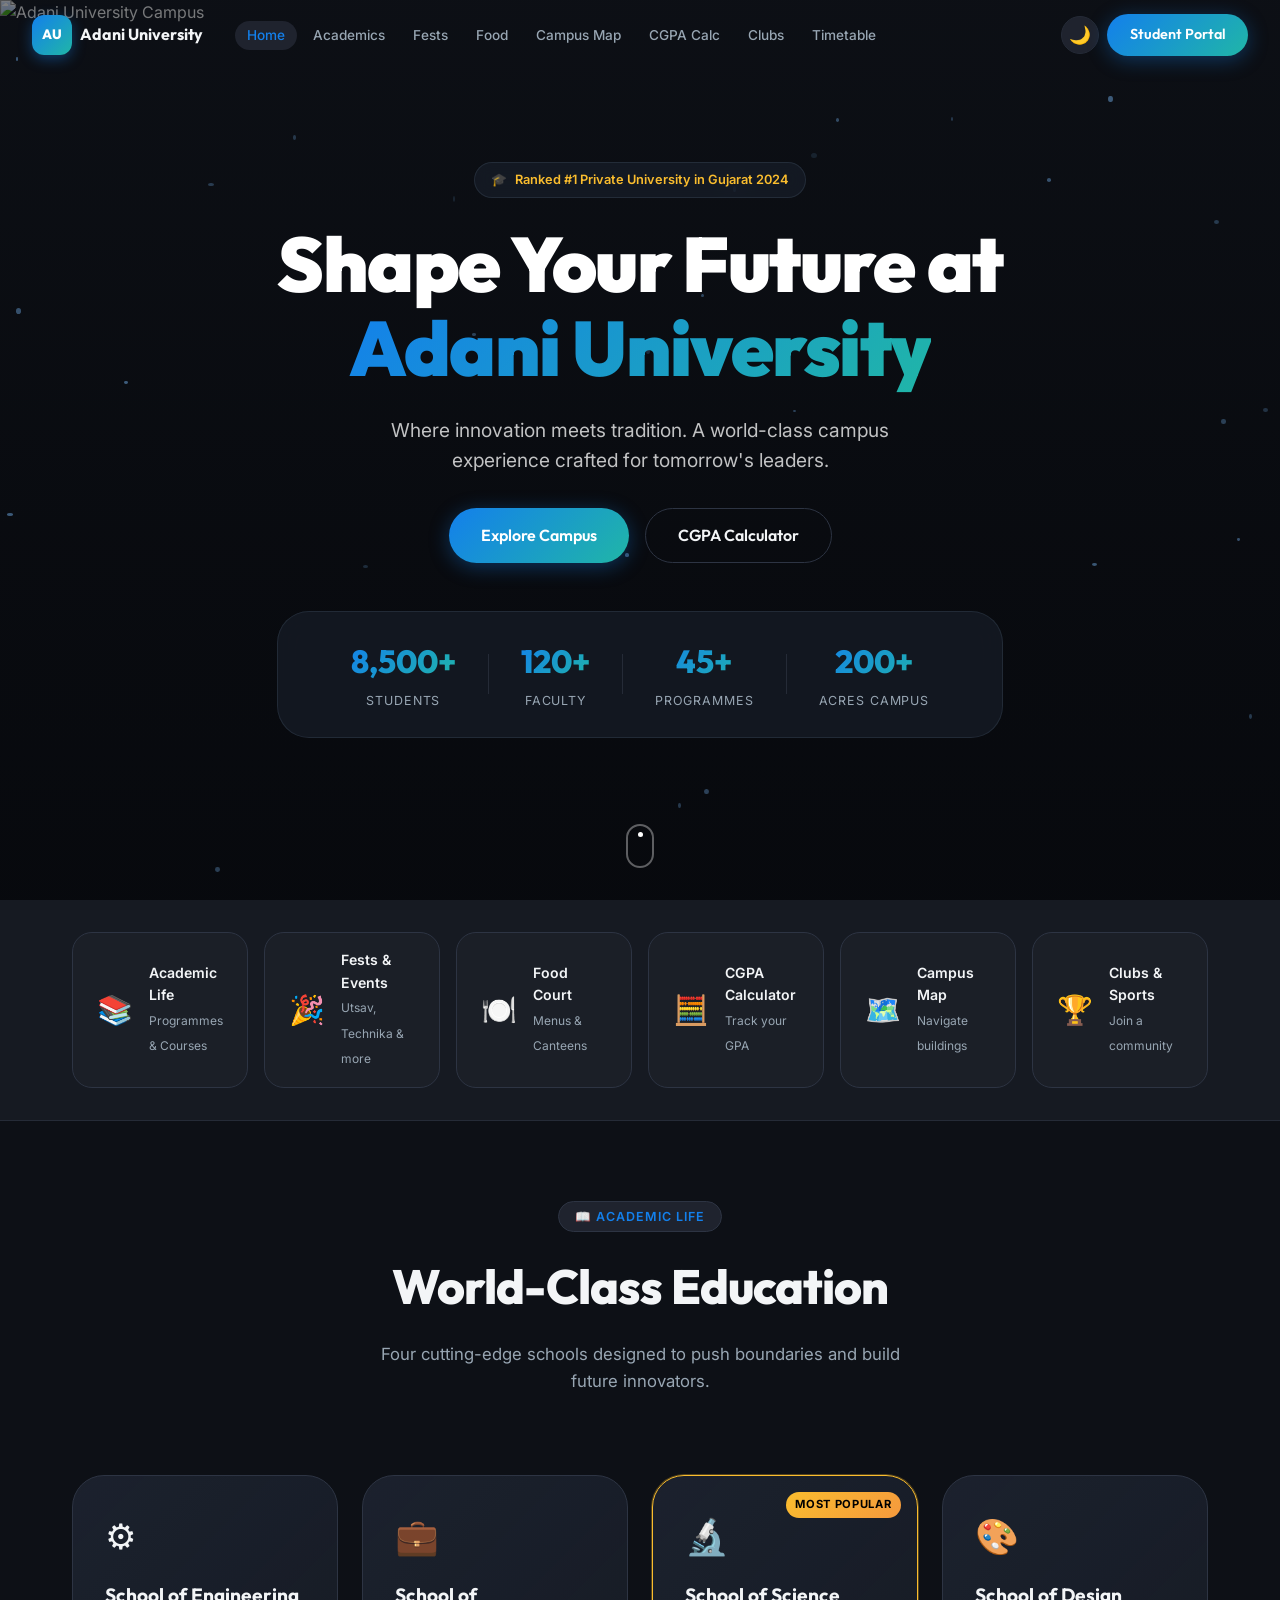
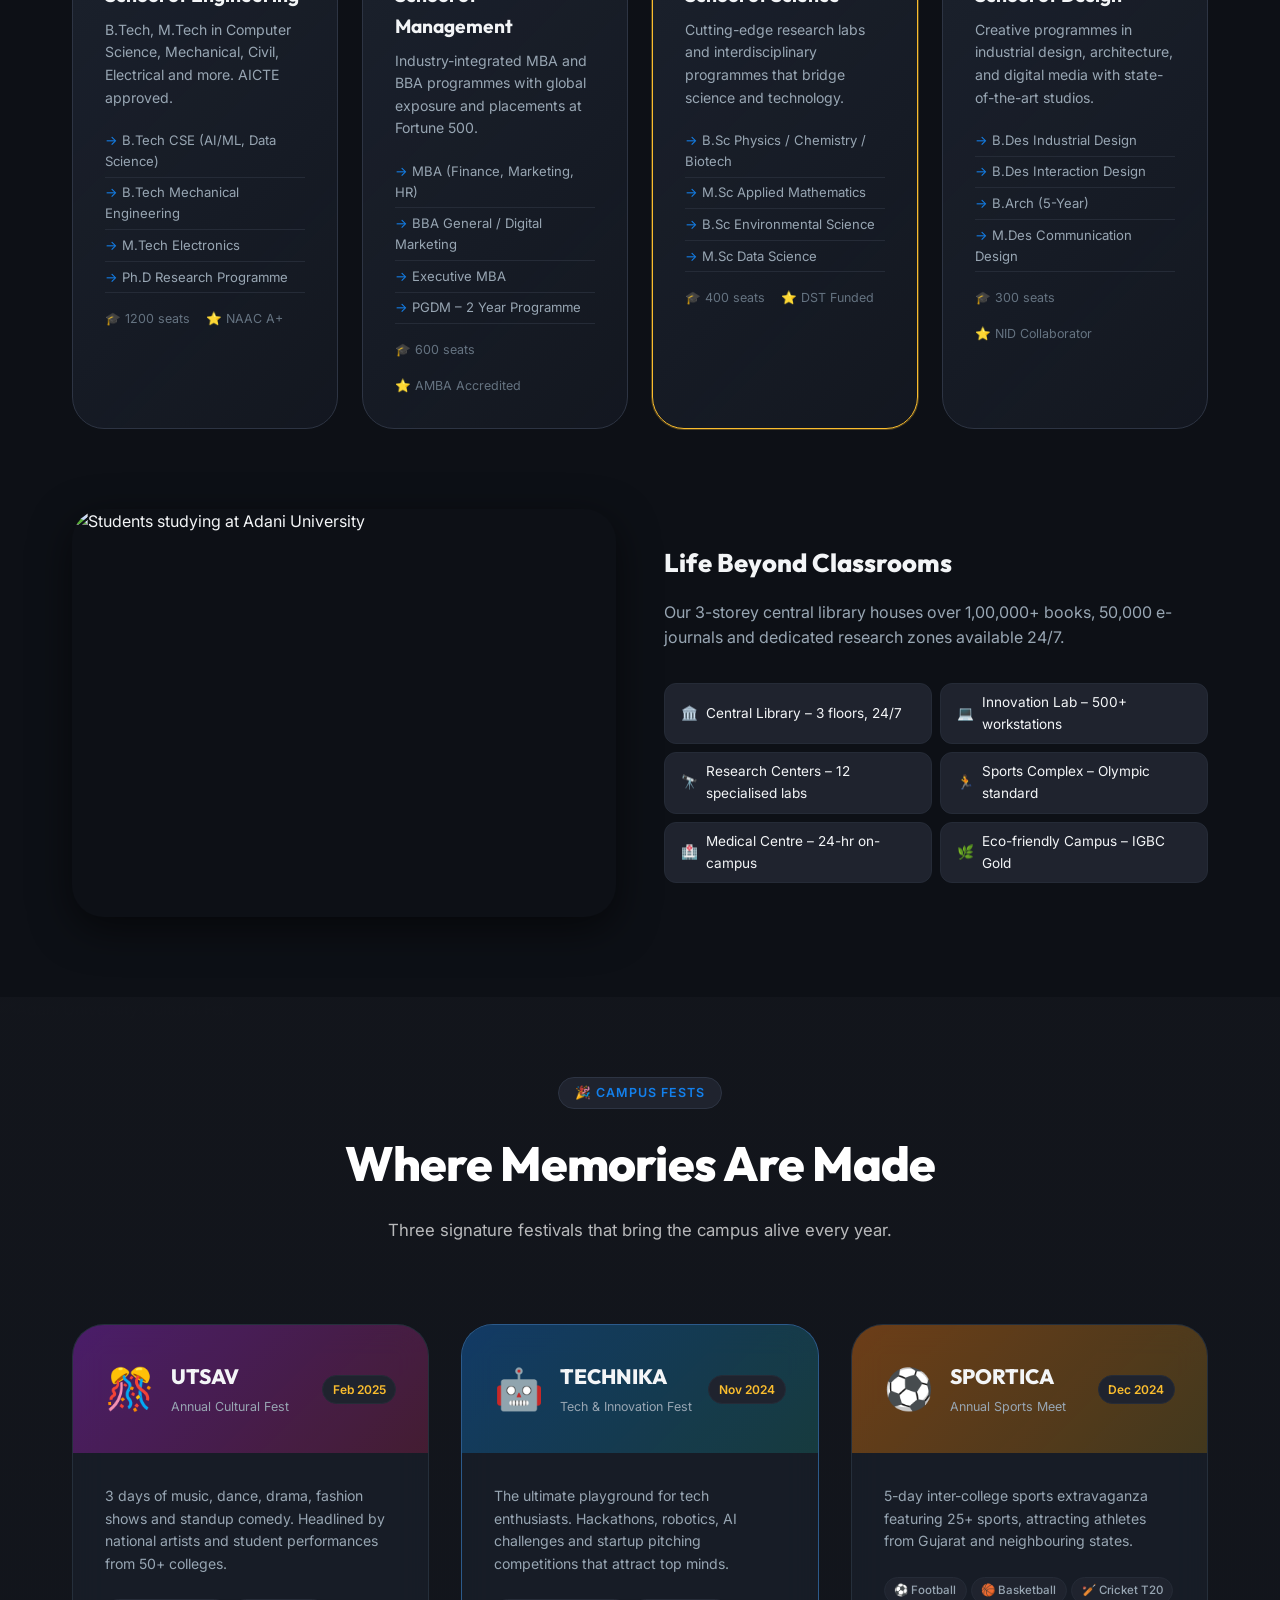
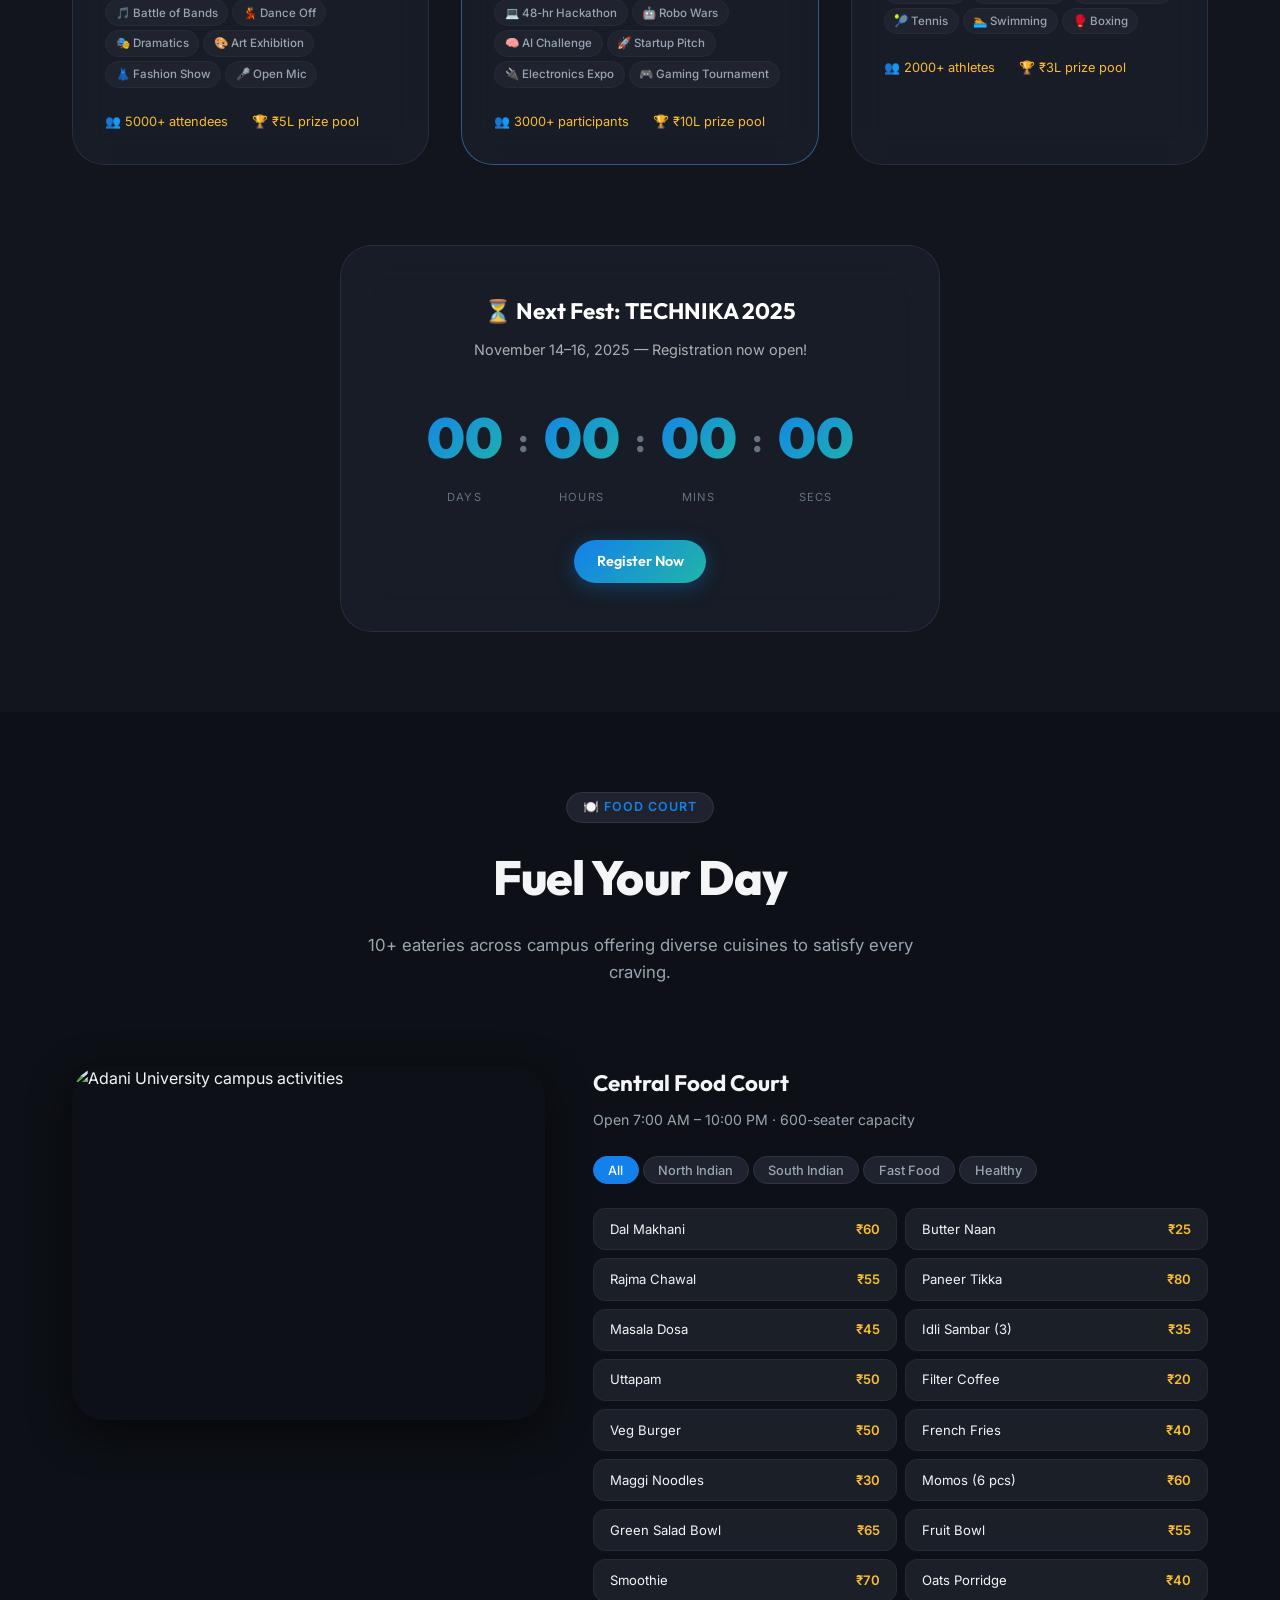
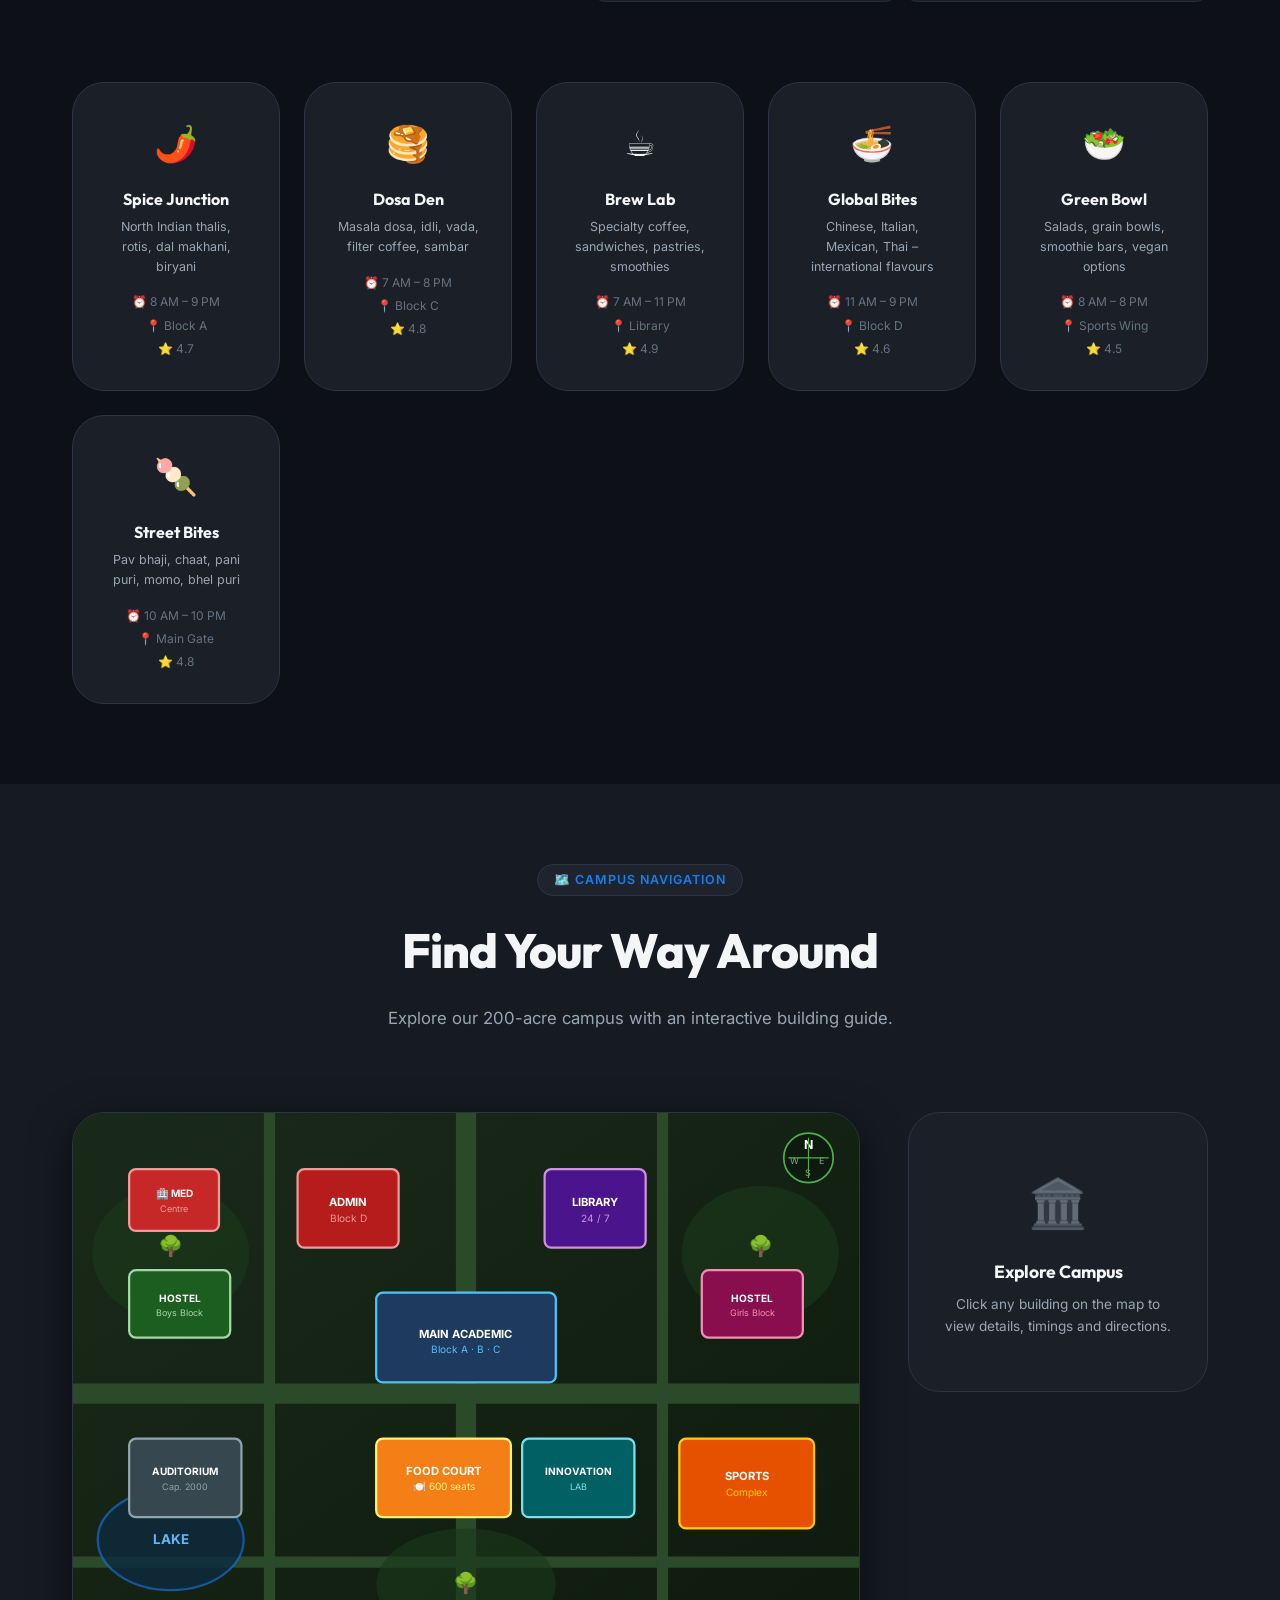
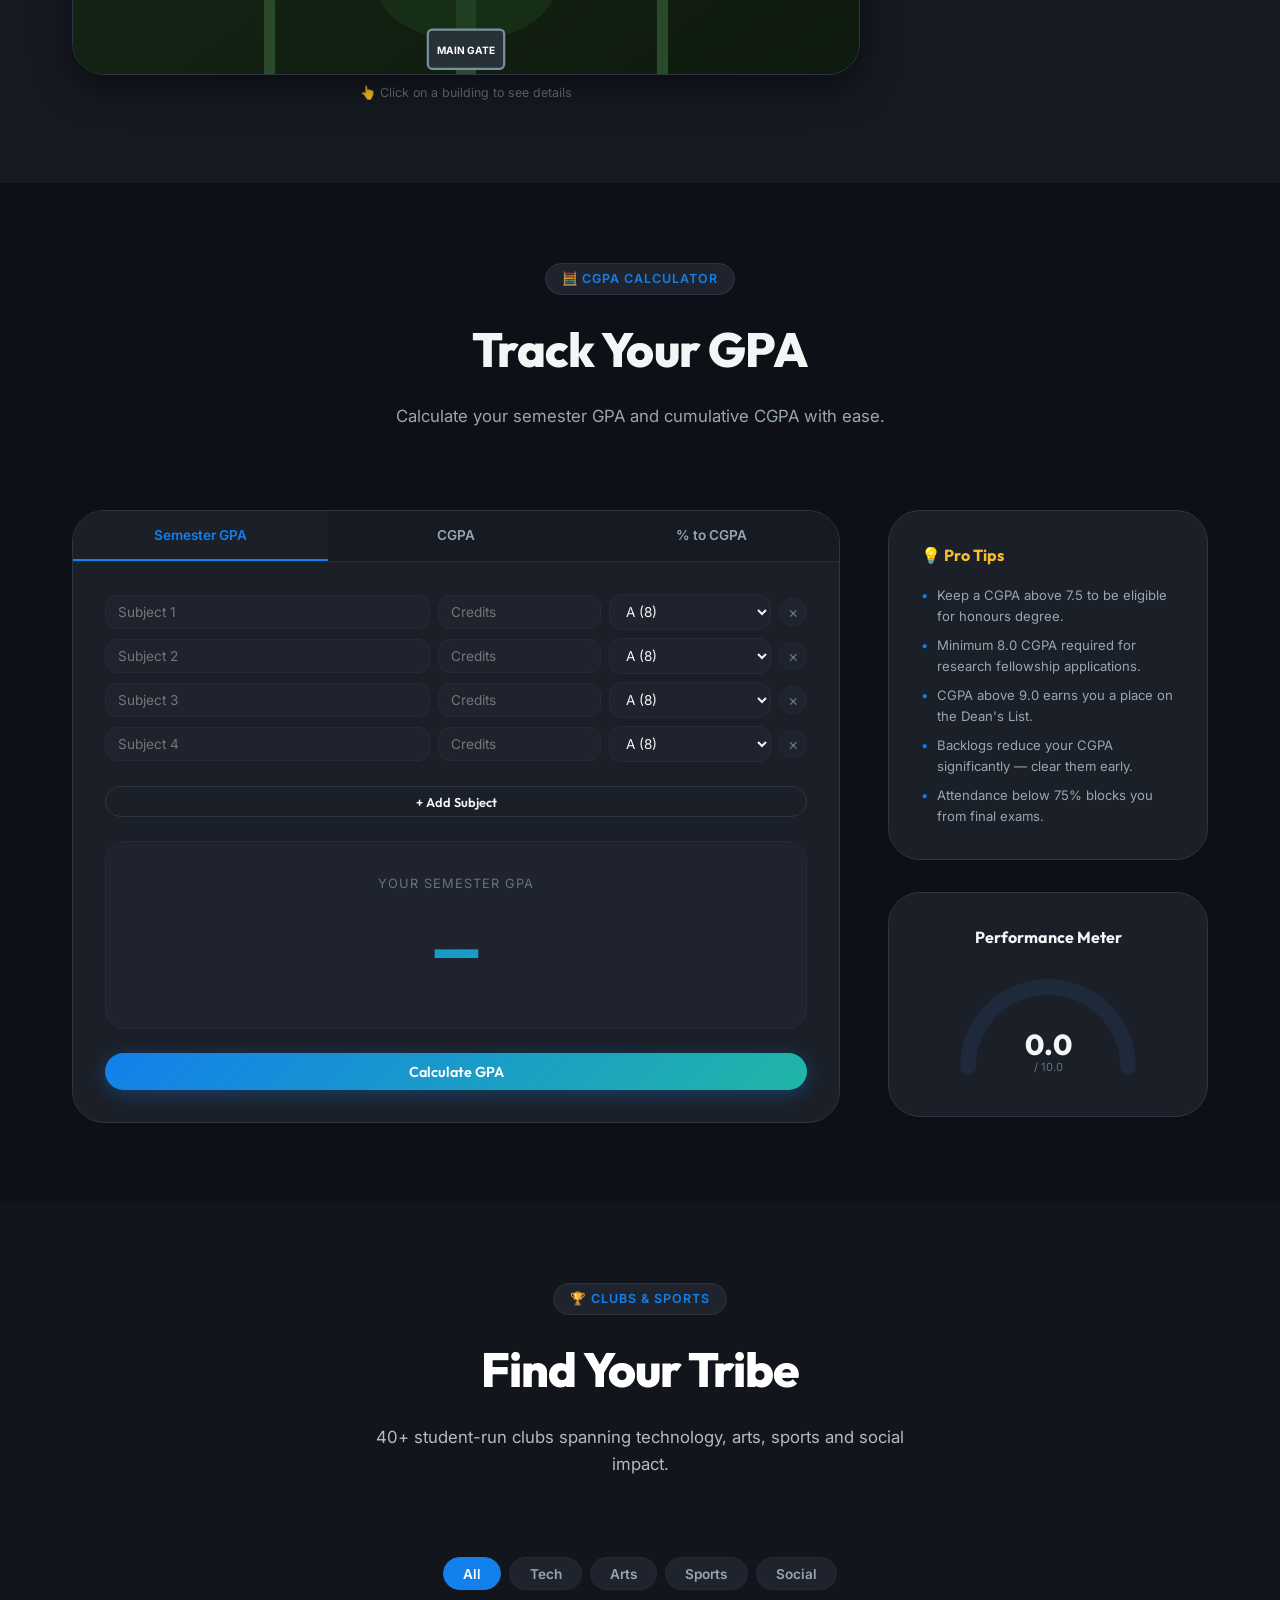
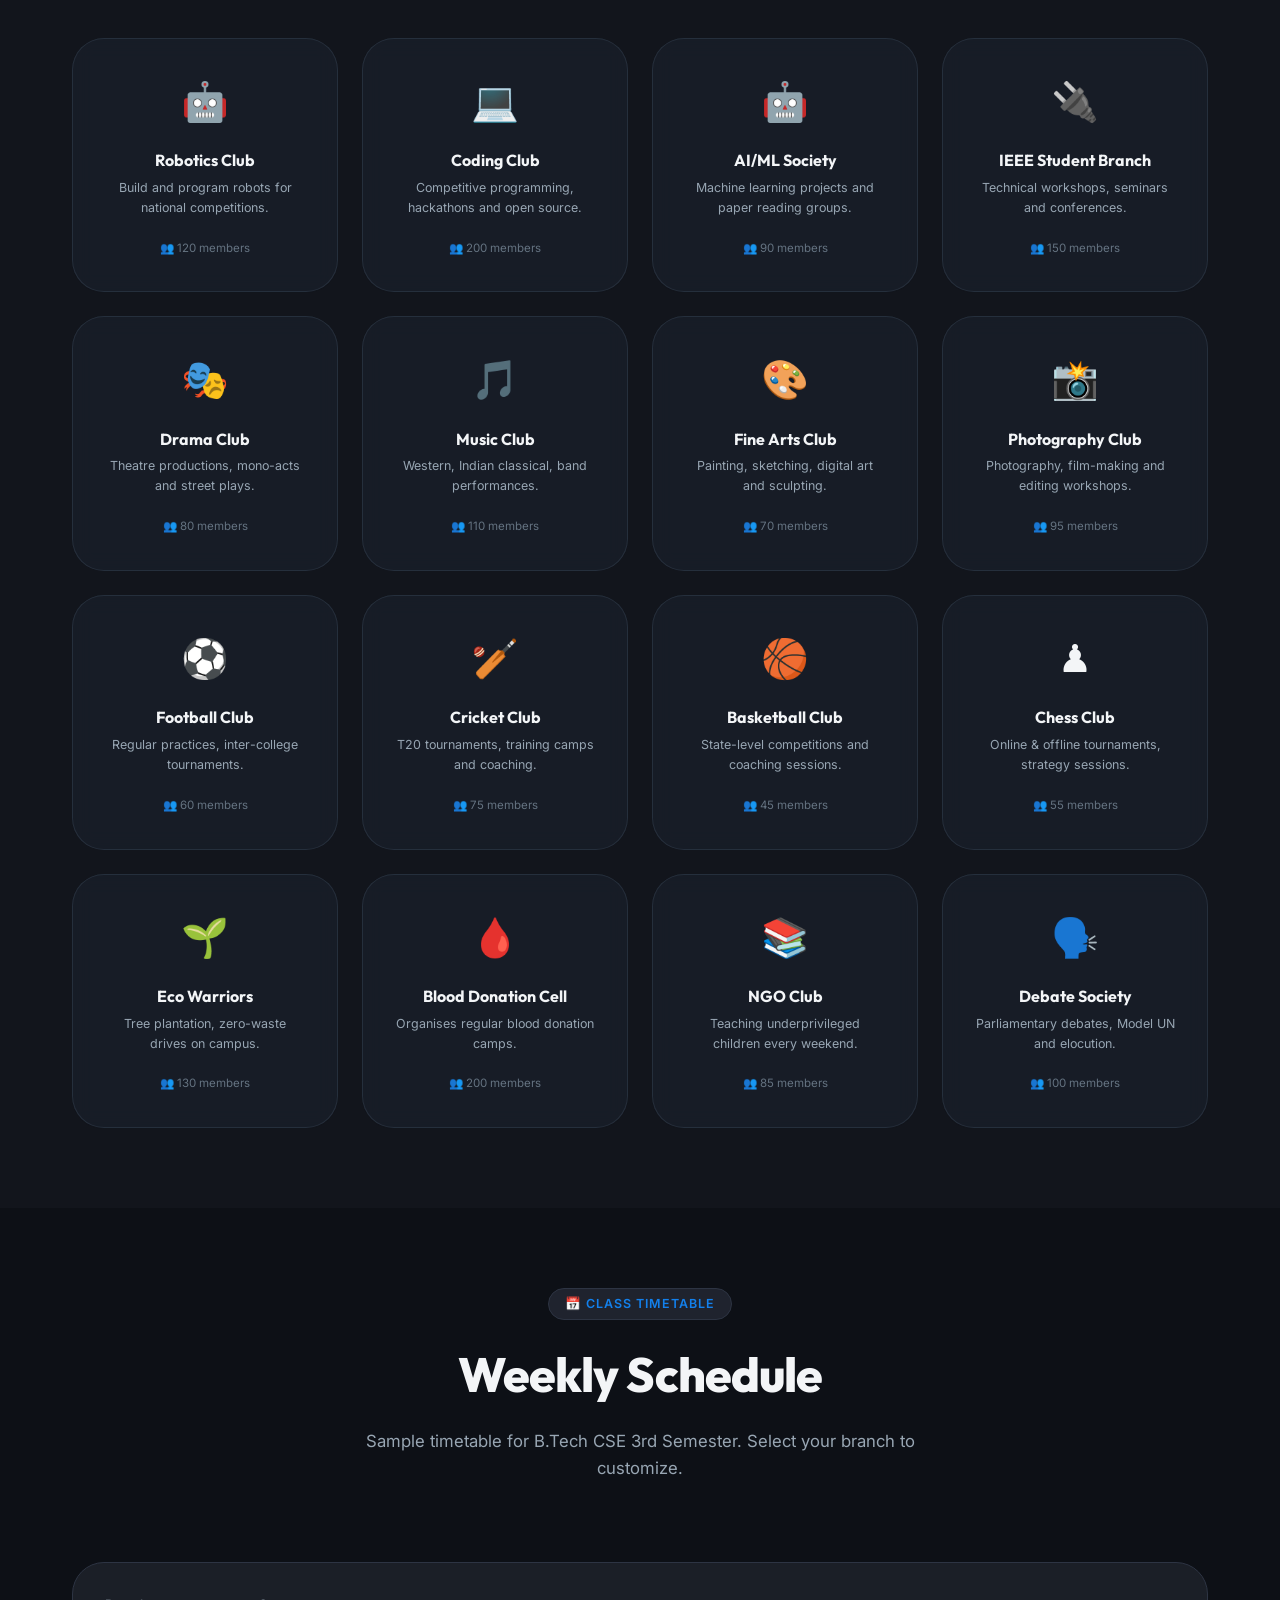
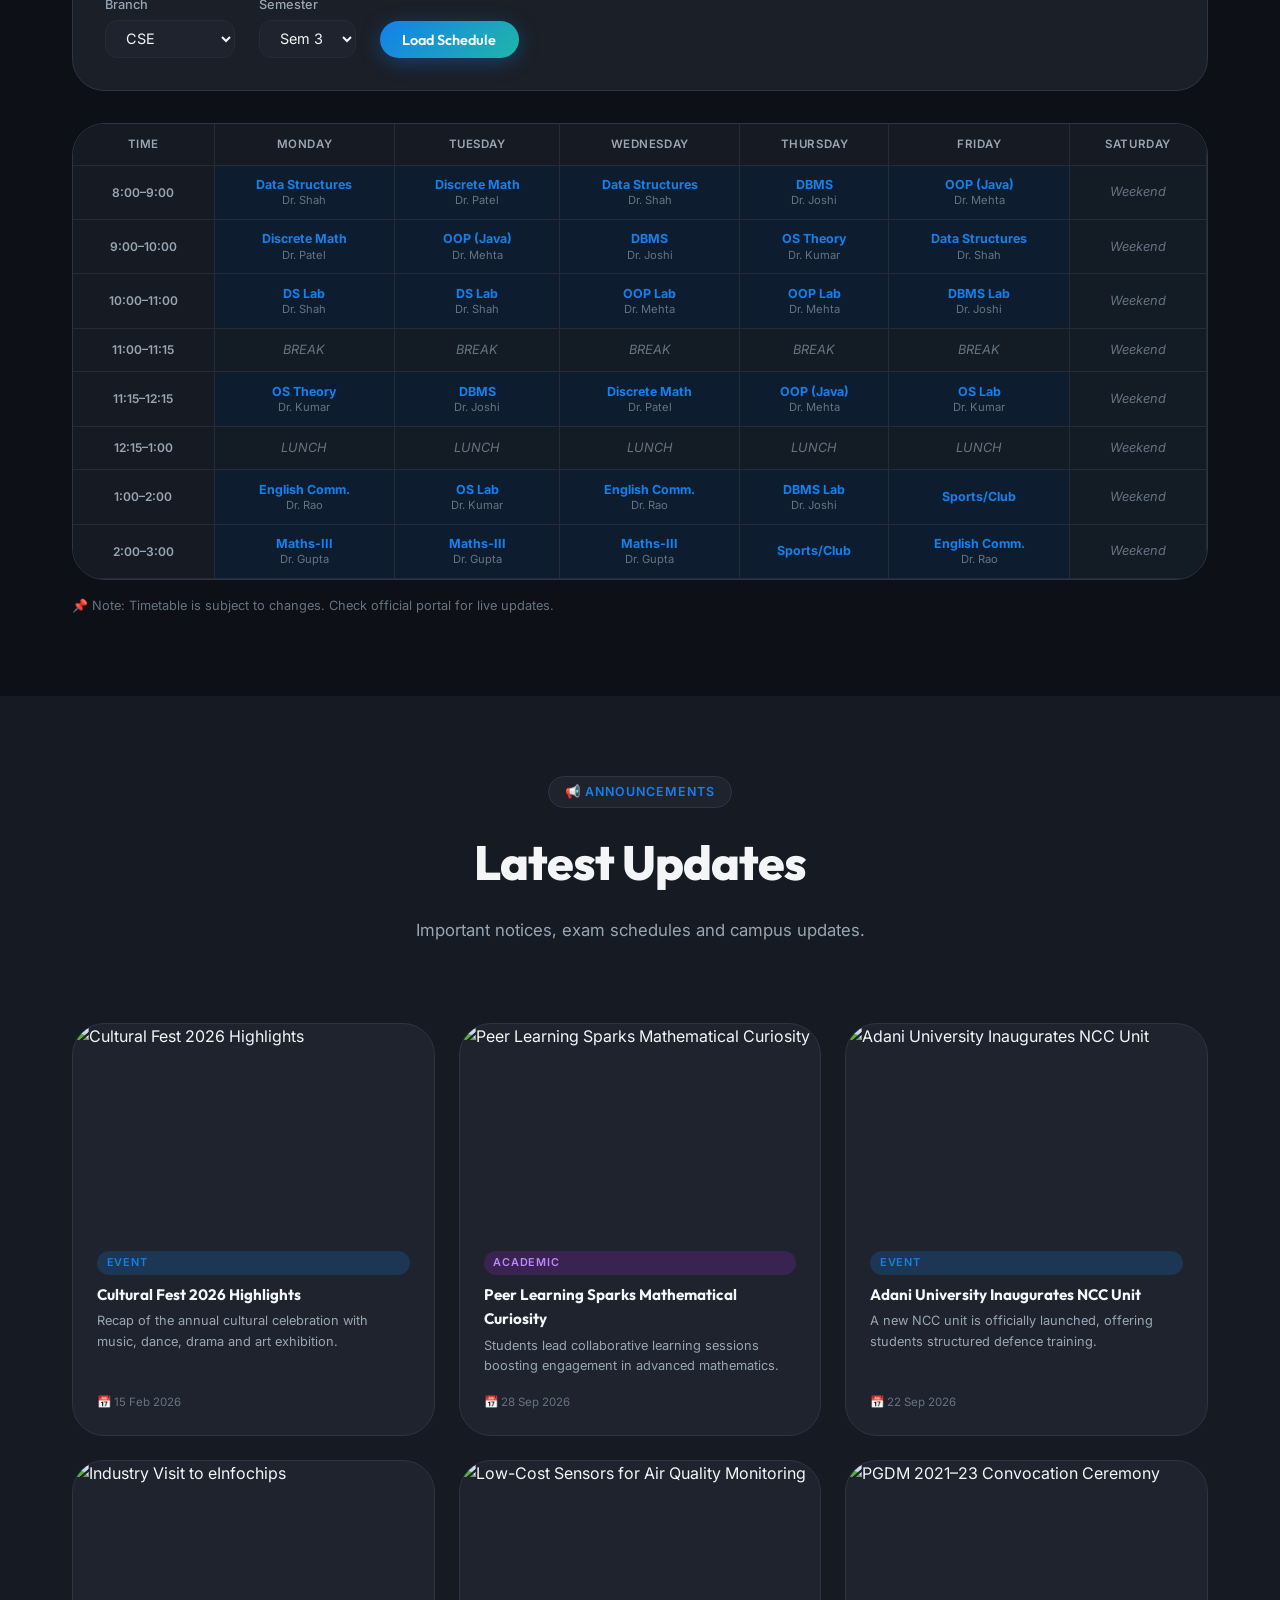
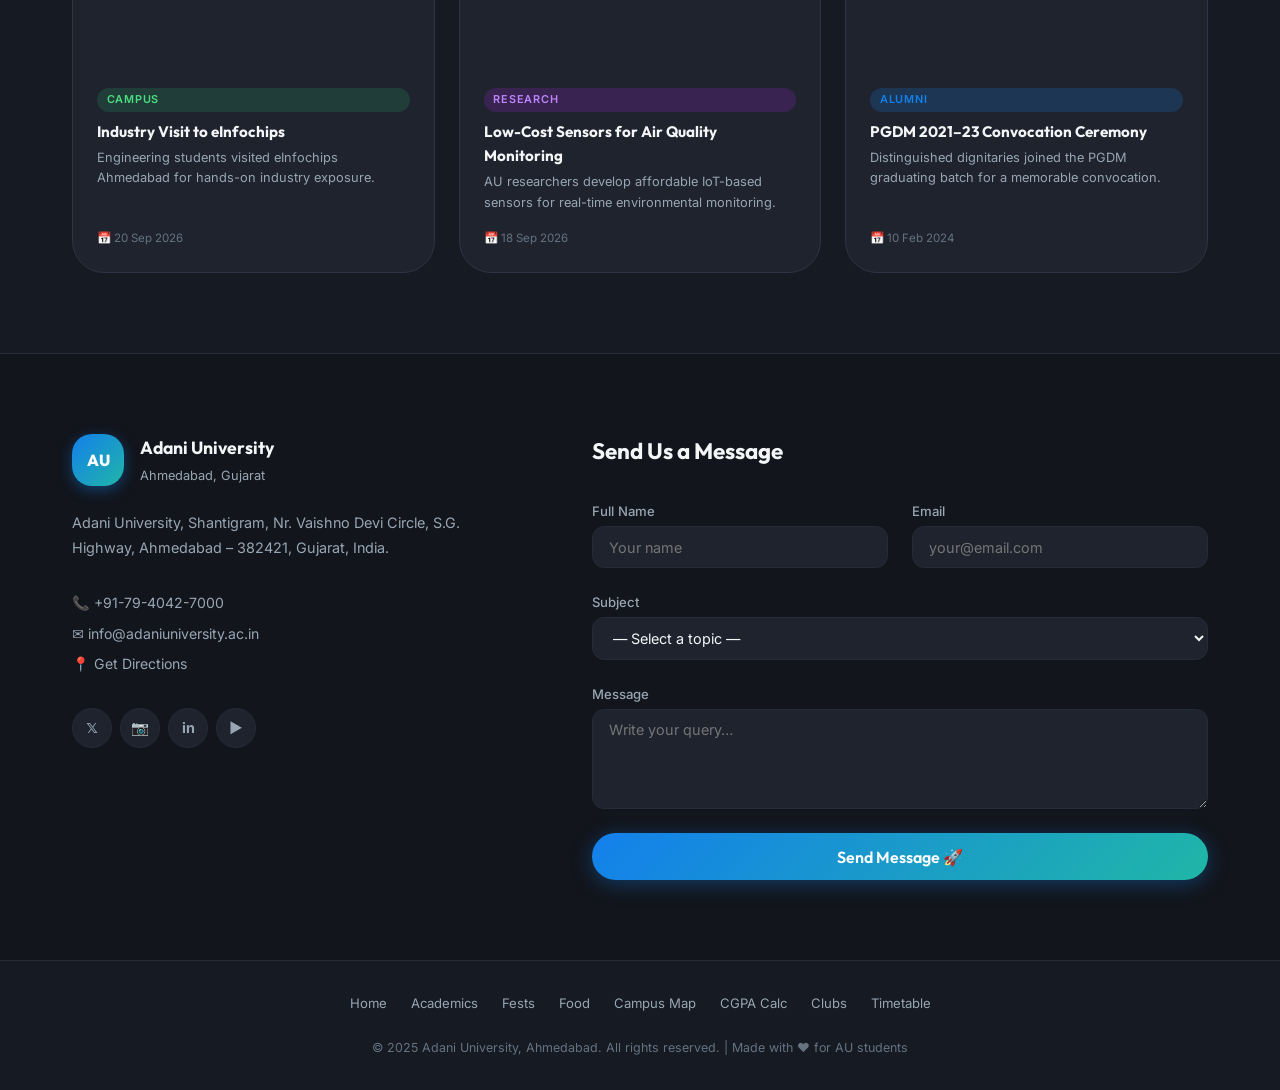
==== commit 5f407f5d: "Add Netlify form support to contact form" ====
--- a/adani-university/index.html
+++ b/adani-university/index.html
@@ -815,7 +815,7 @@
         </div>
         <div class="contact-form-wrap">
           <h3>Send Us a Message</h3>
-          <form class="contact-form" id="contact-form" novalidate>
+          <form class="contact-form" id="contact-form" novalidate netlify="true" name="contact">
             <div class="form-row">
               <div class="form-group">
                 <label for="cf-name">Full Name</label>
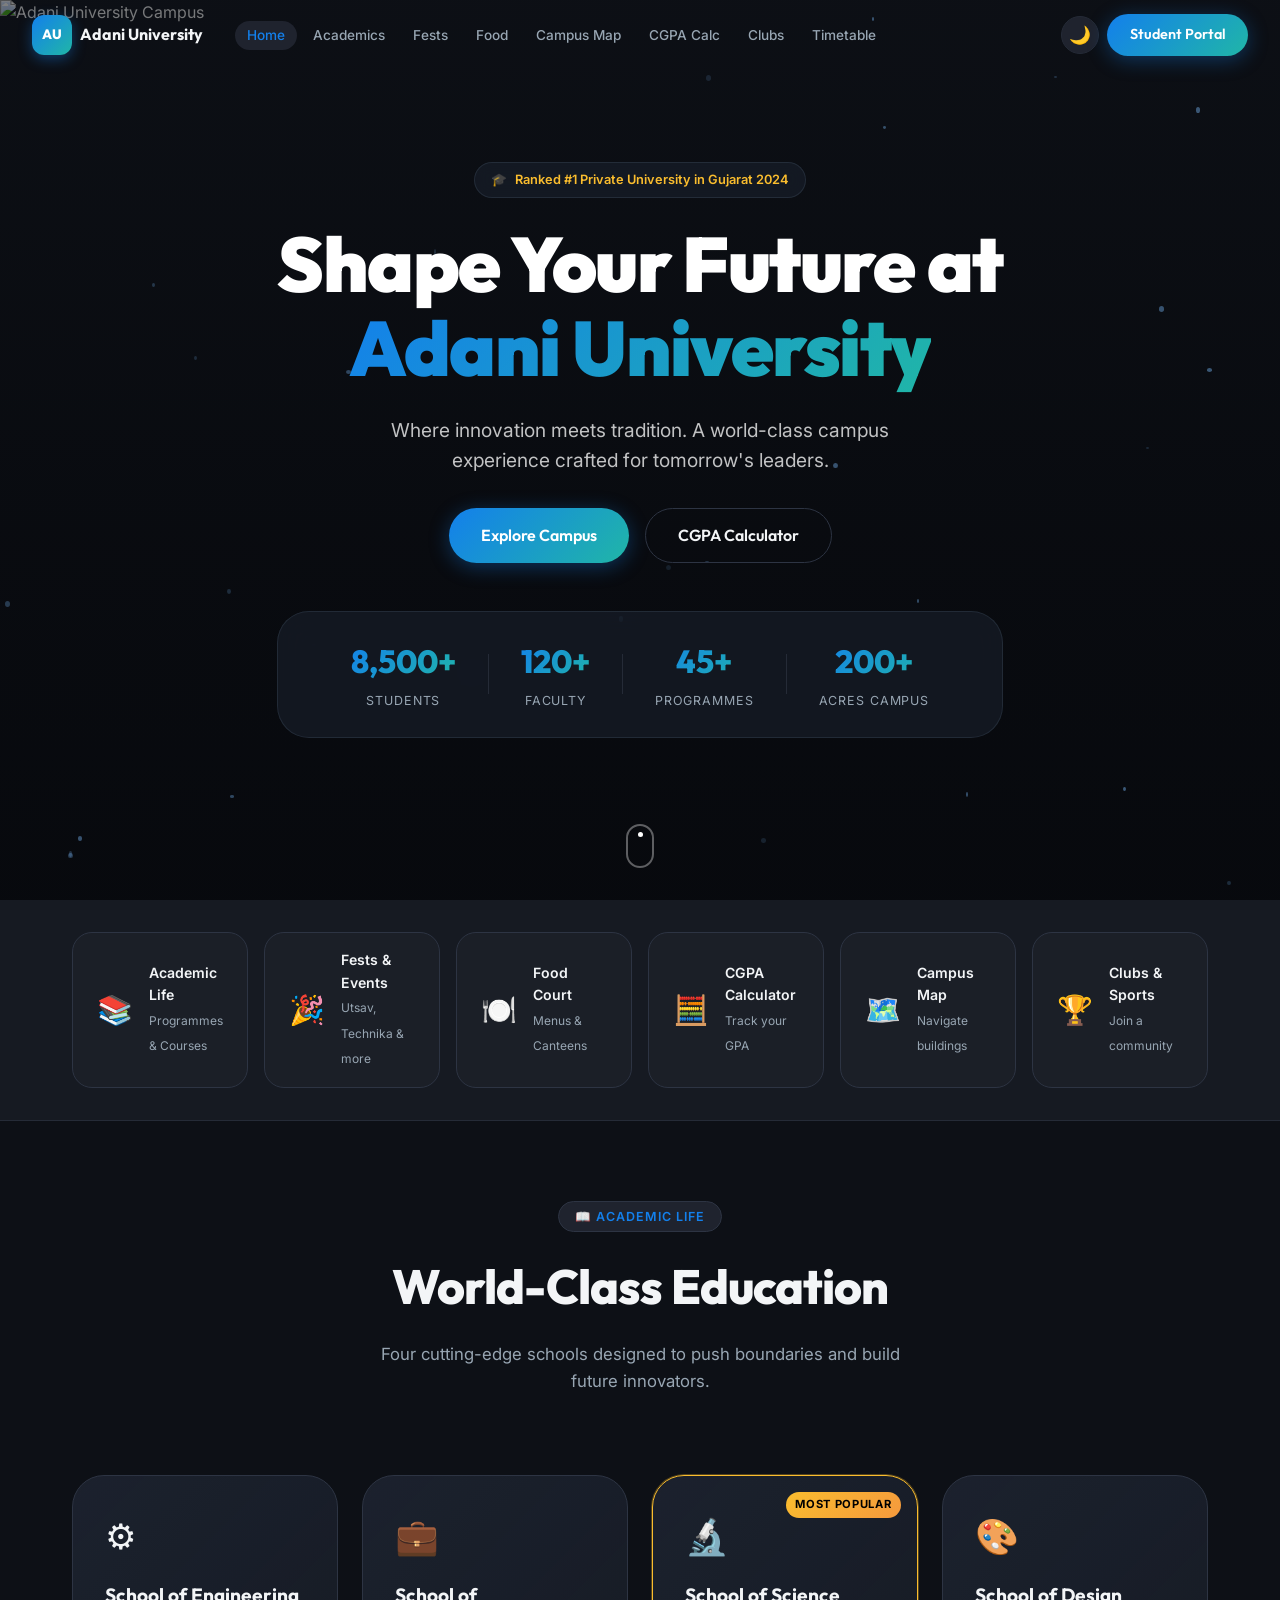
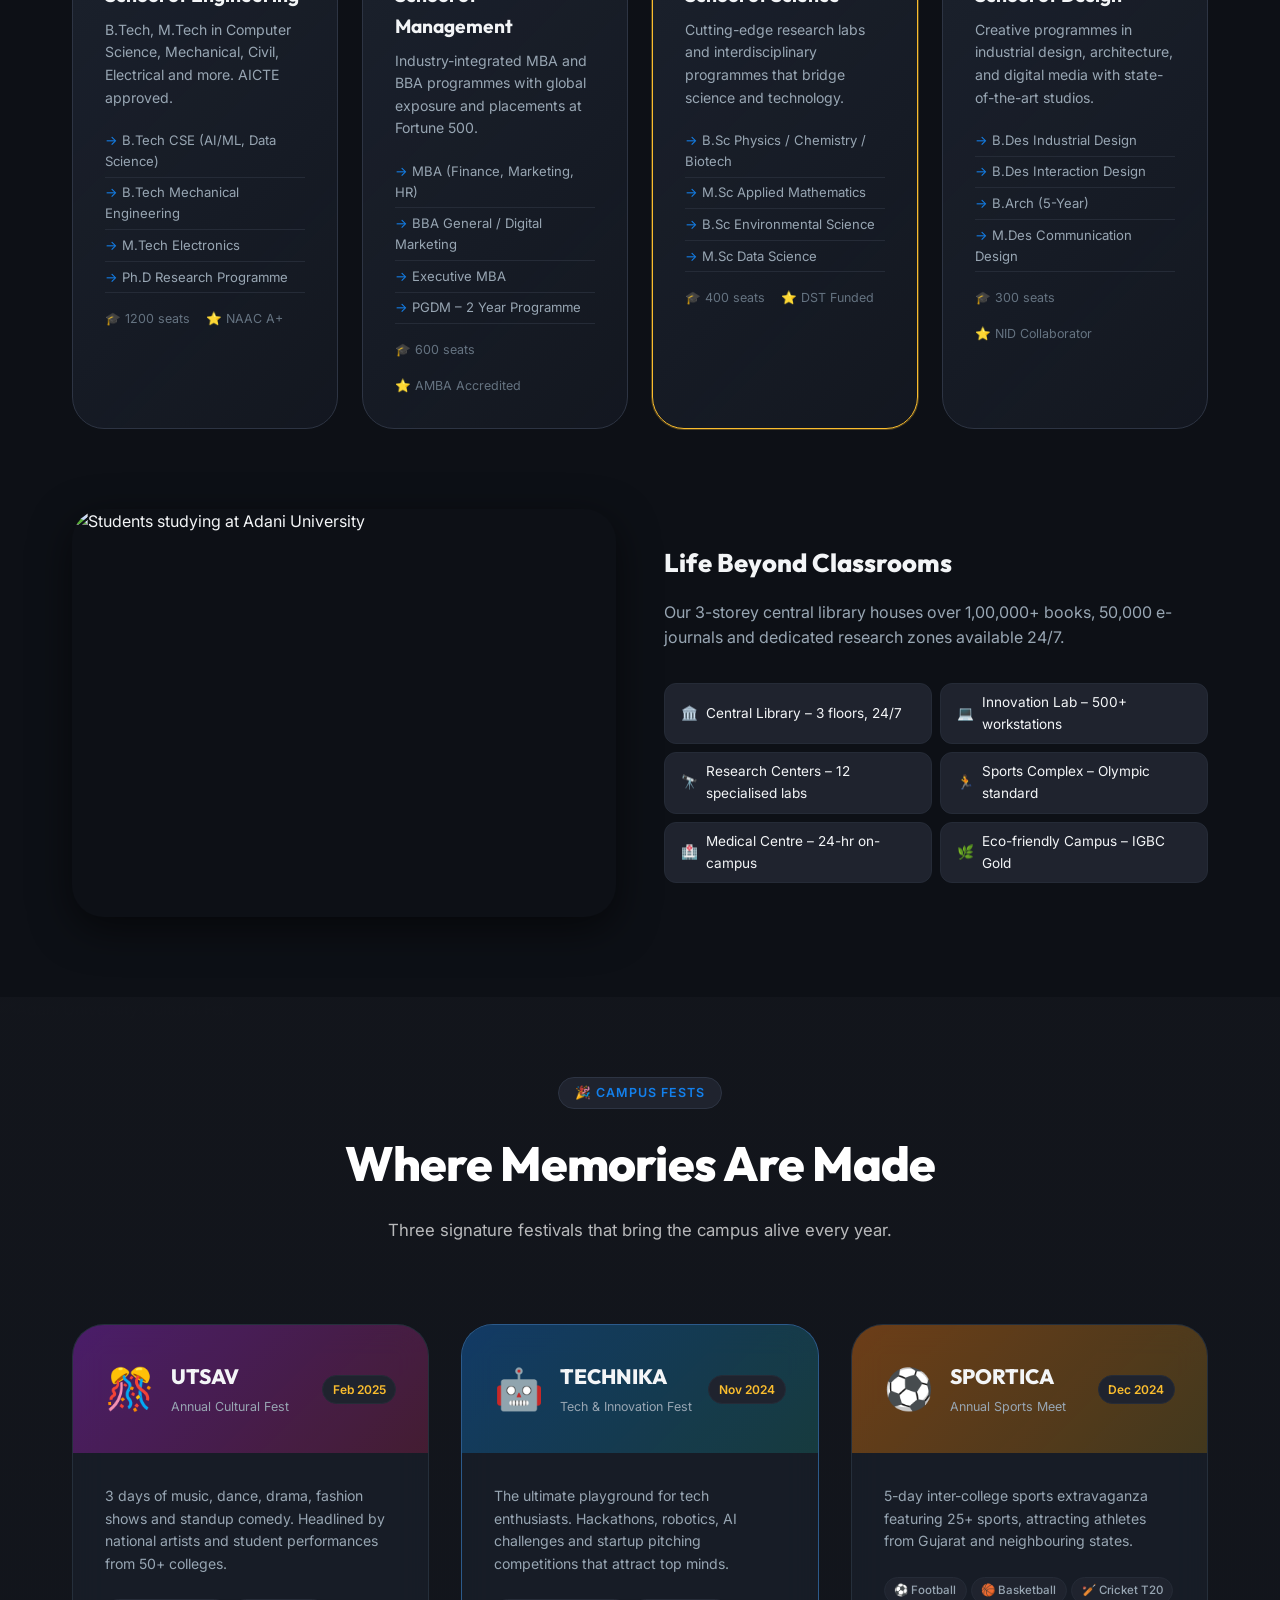
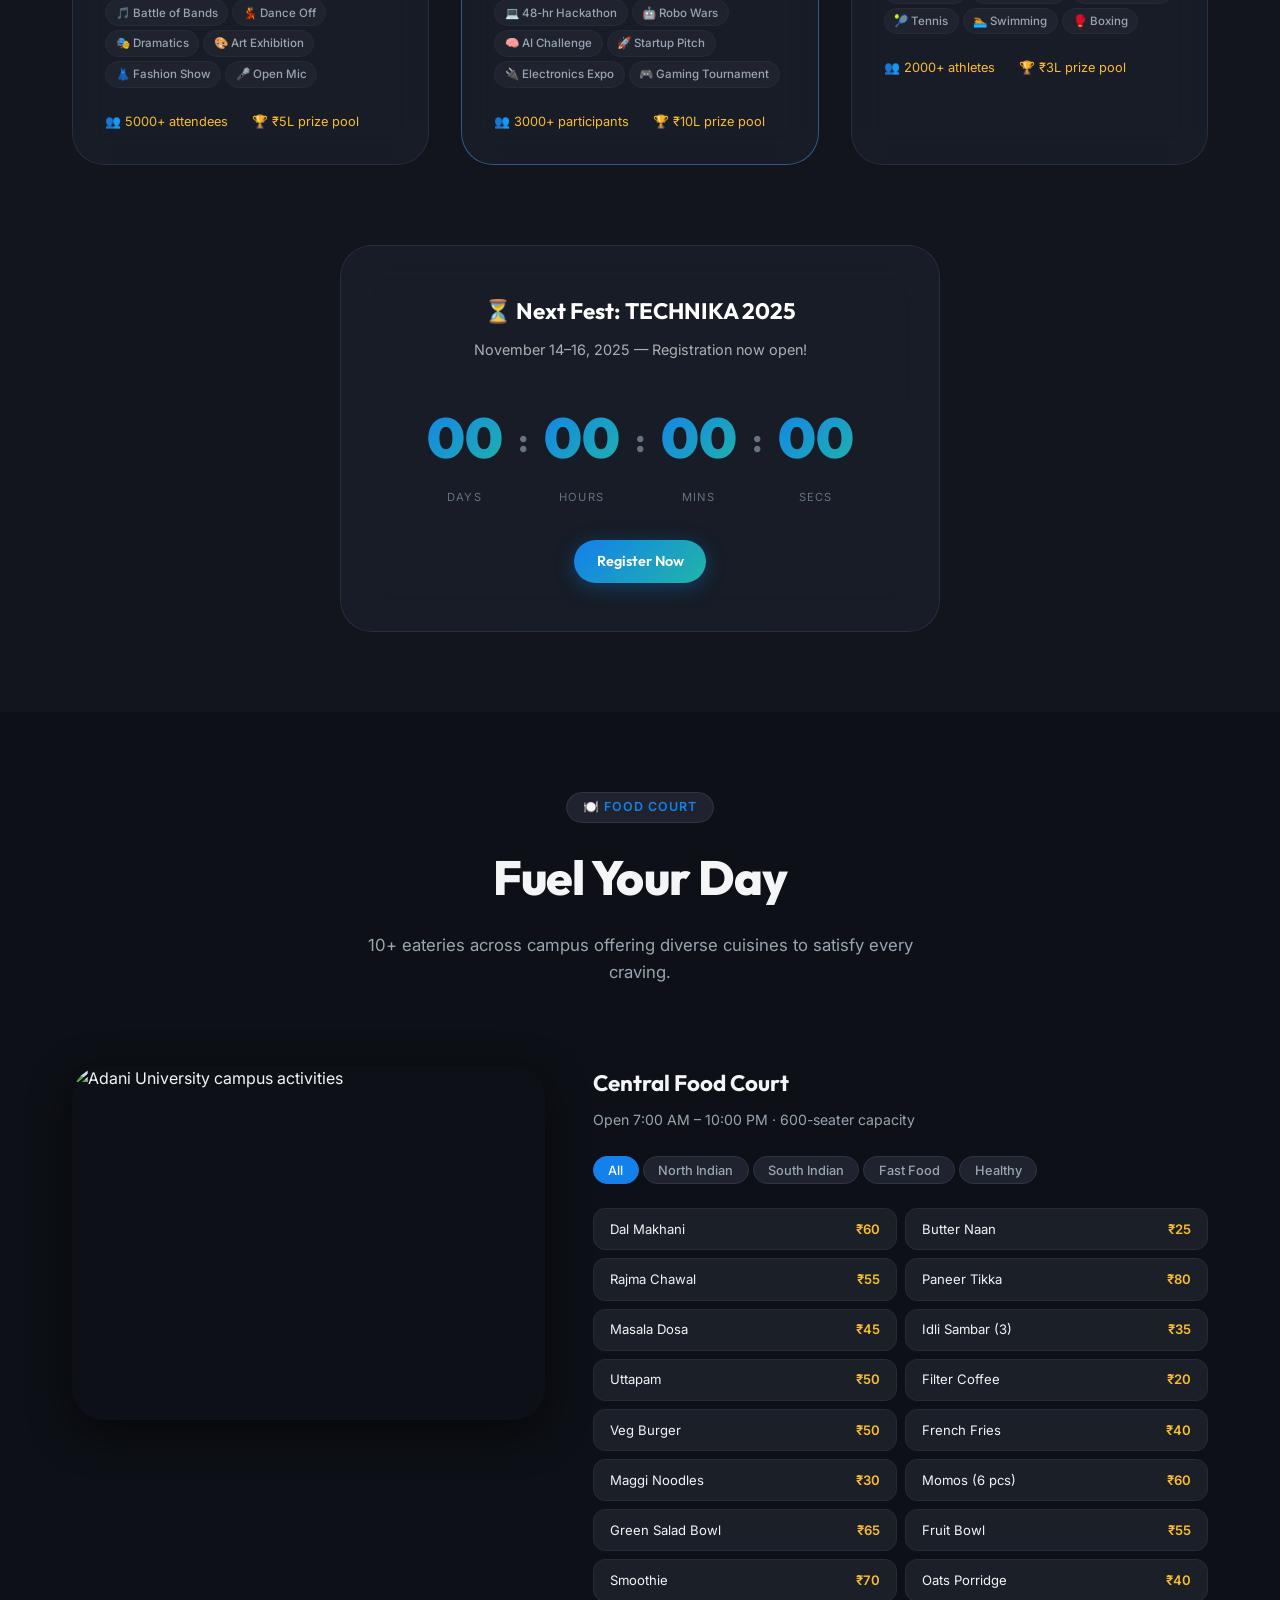
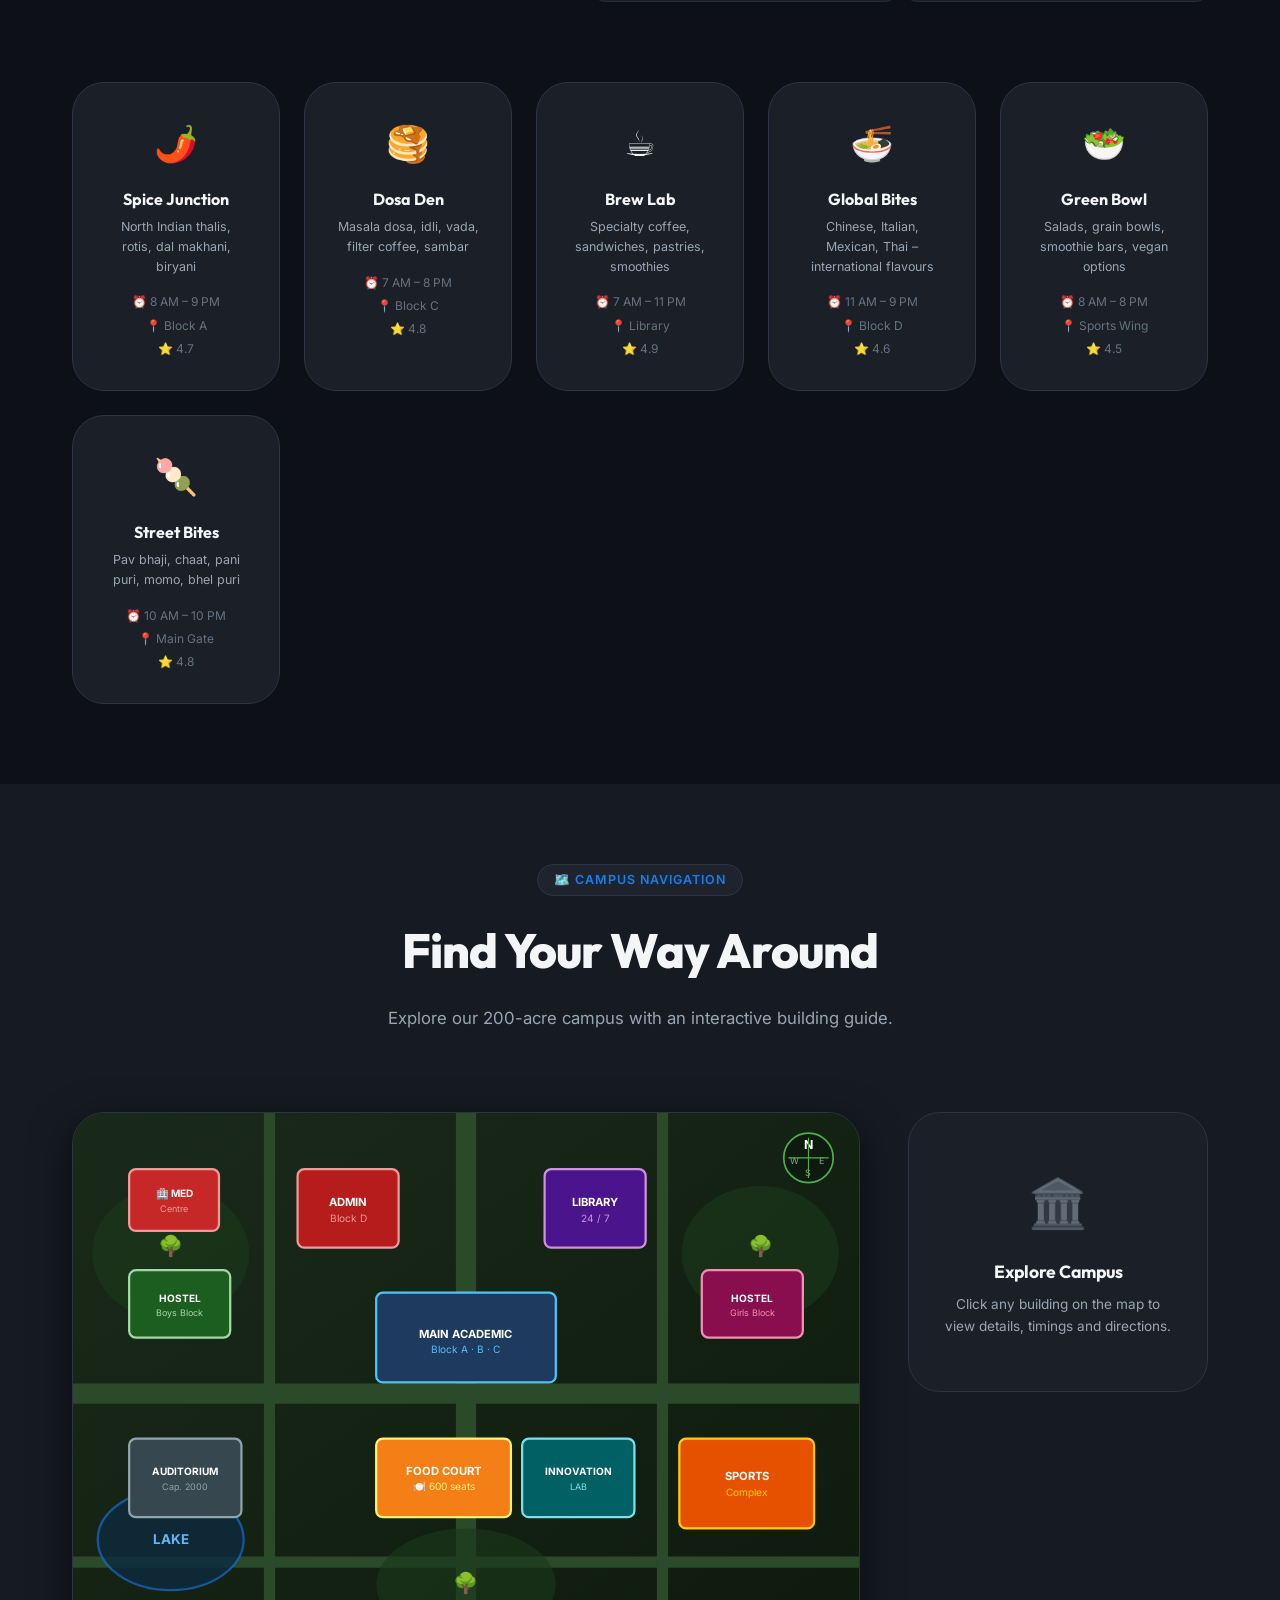
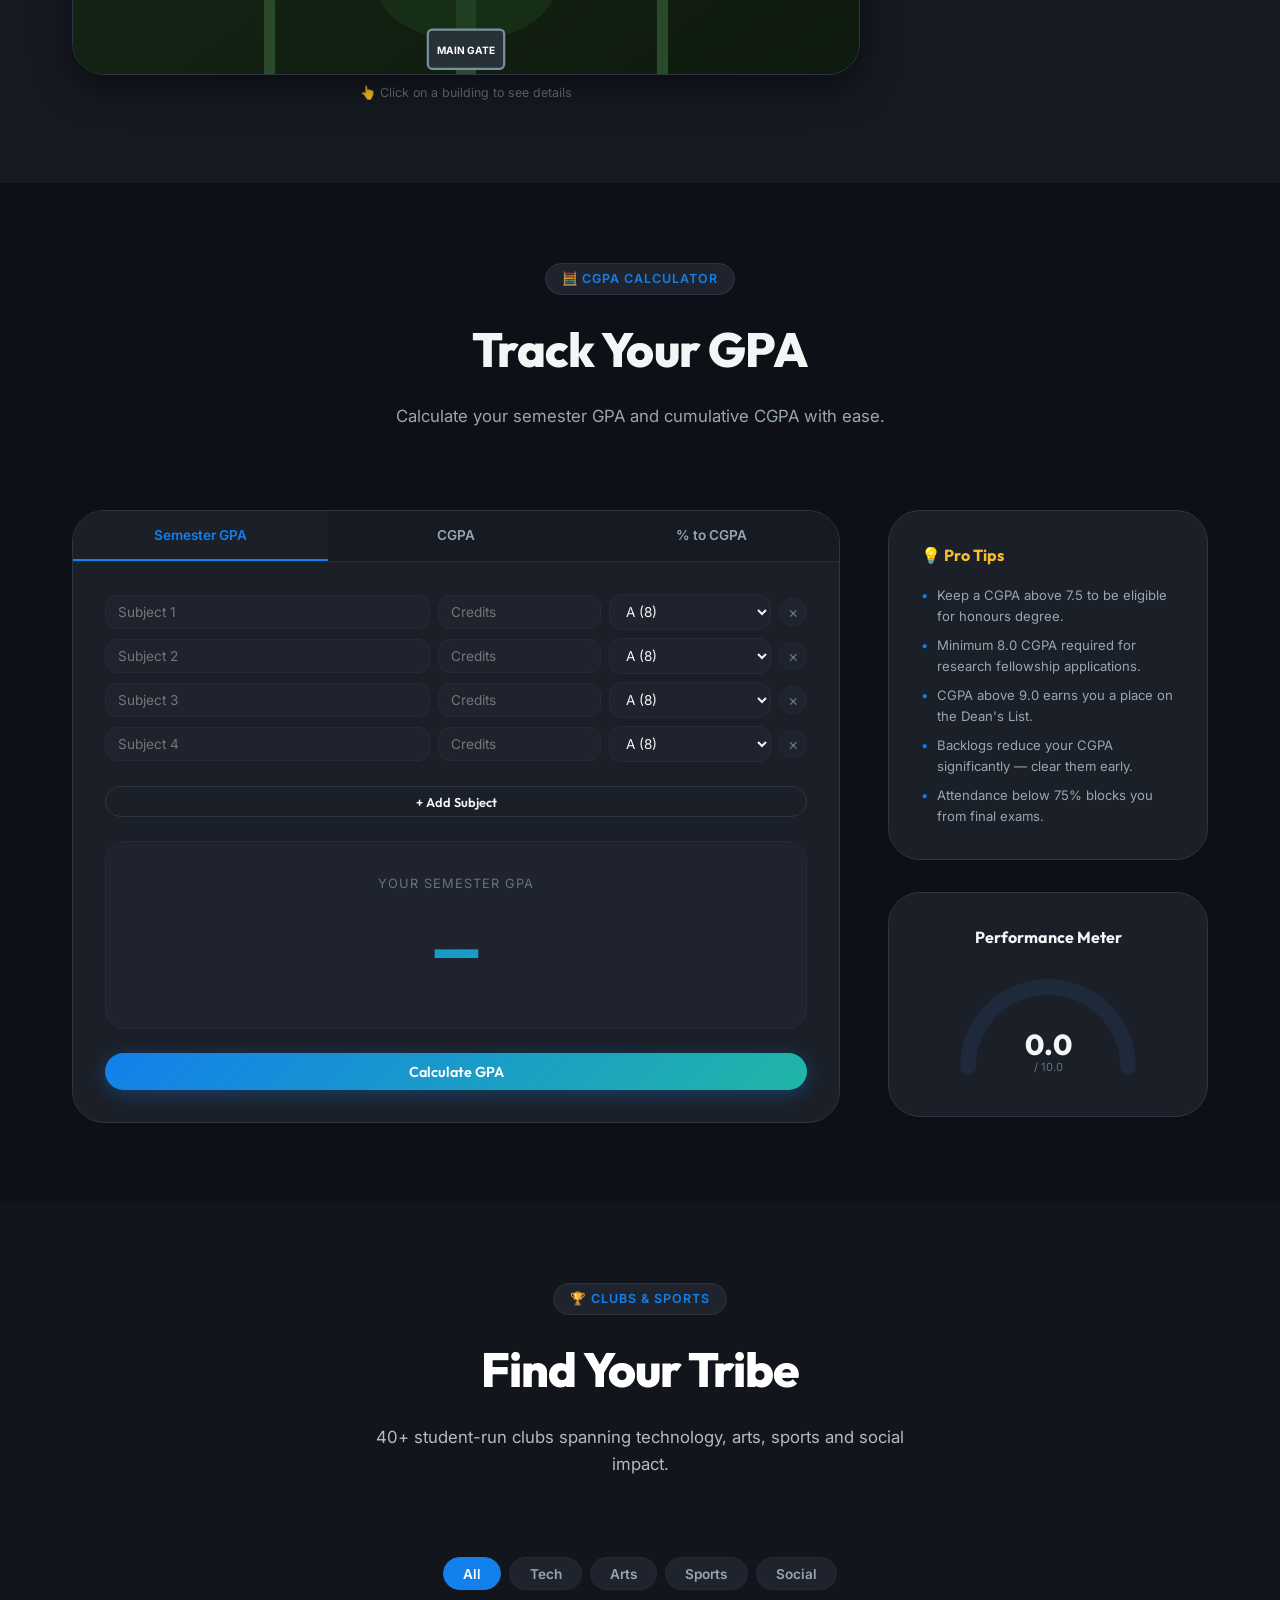
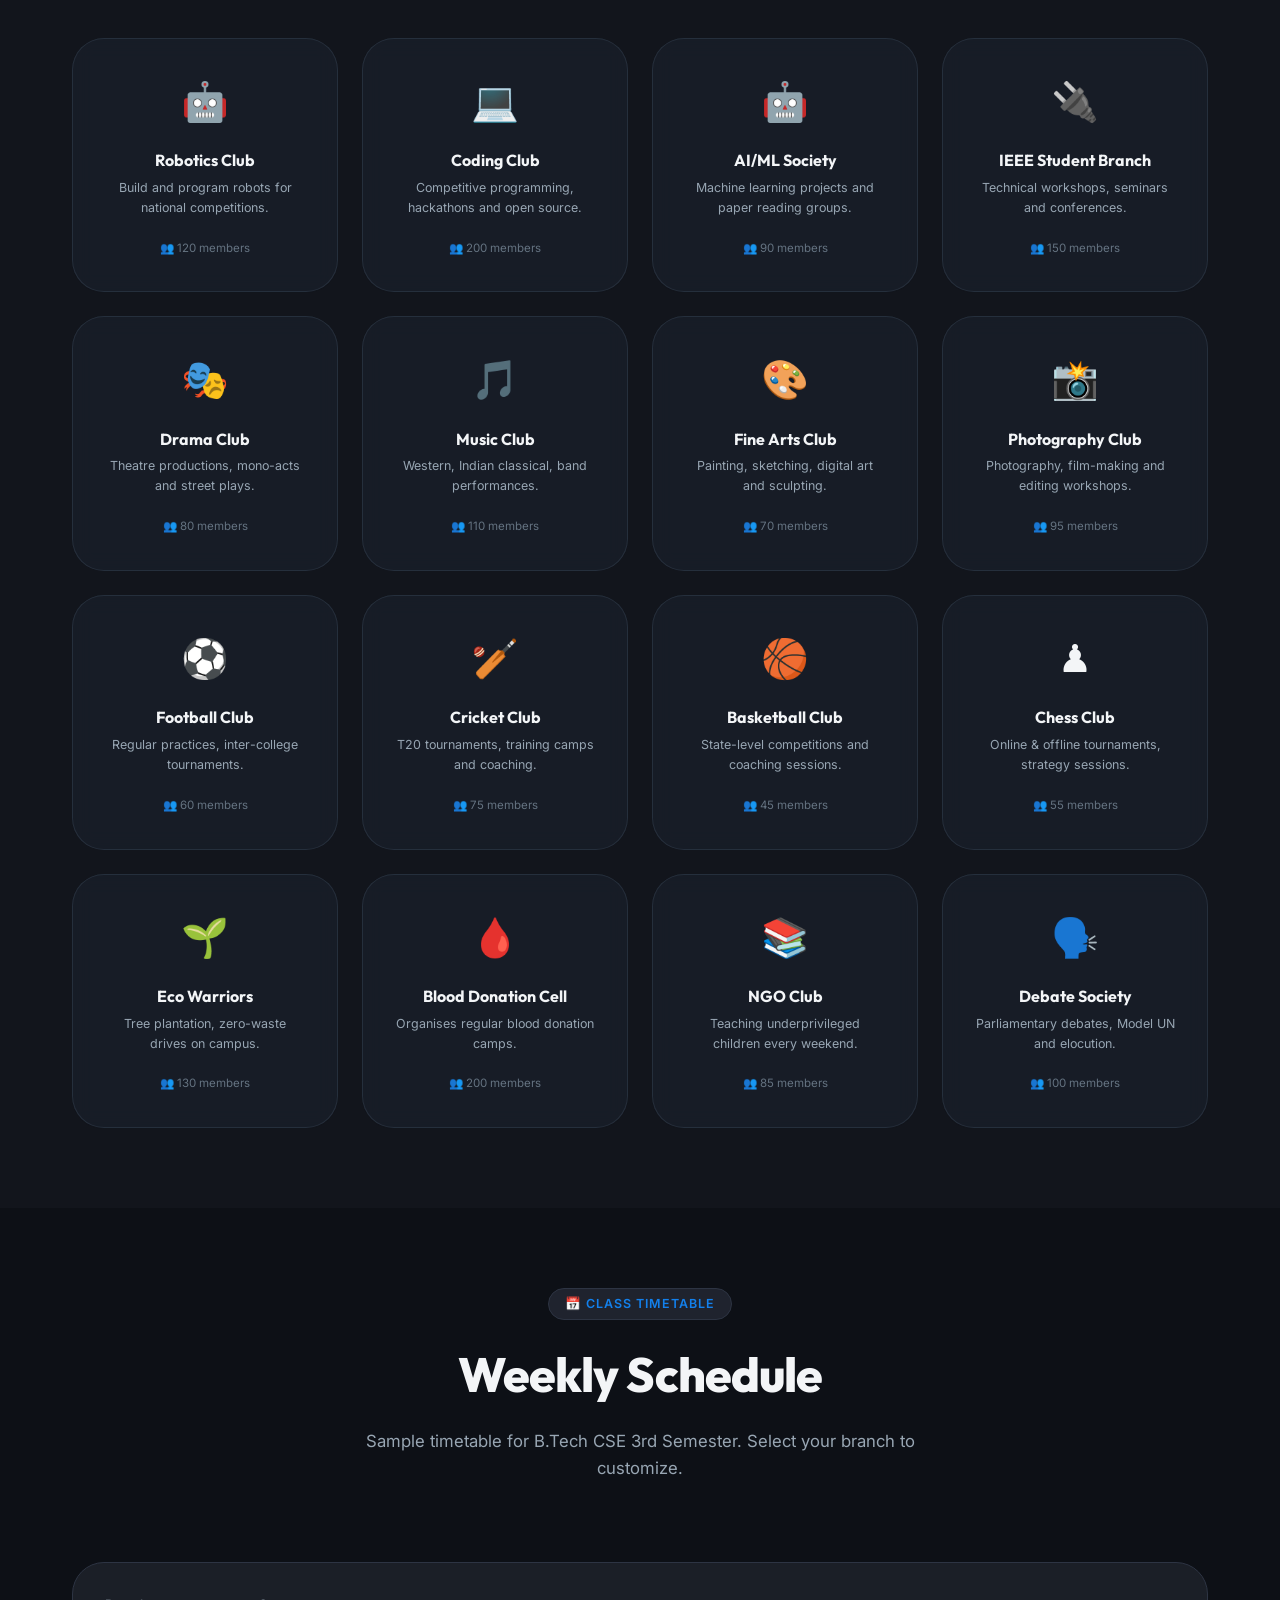
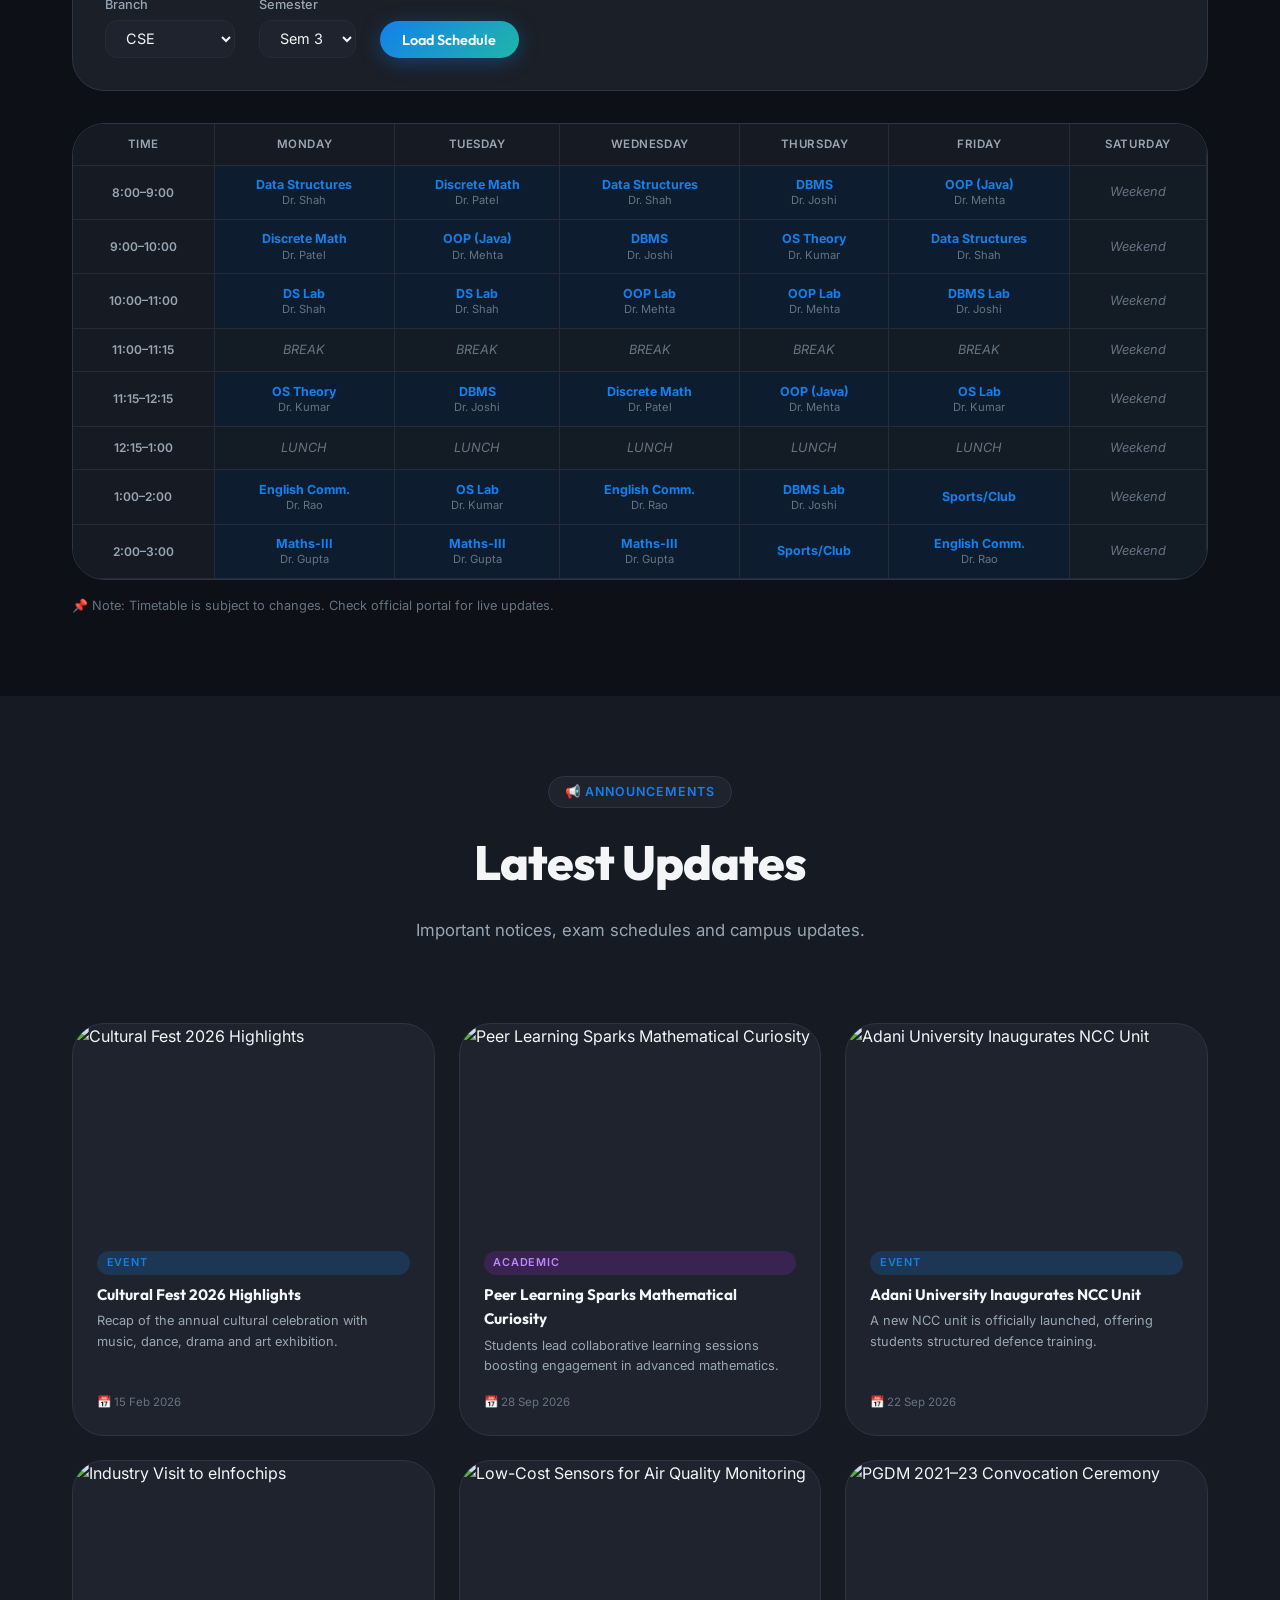
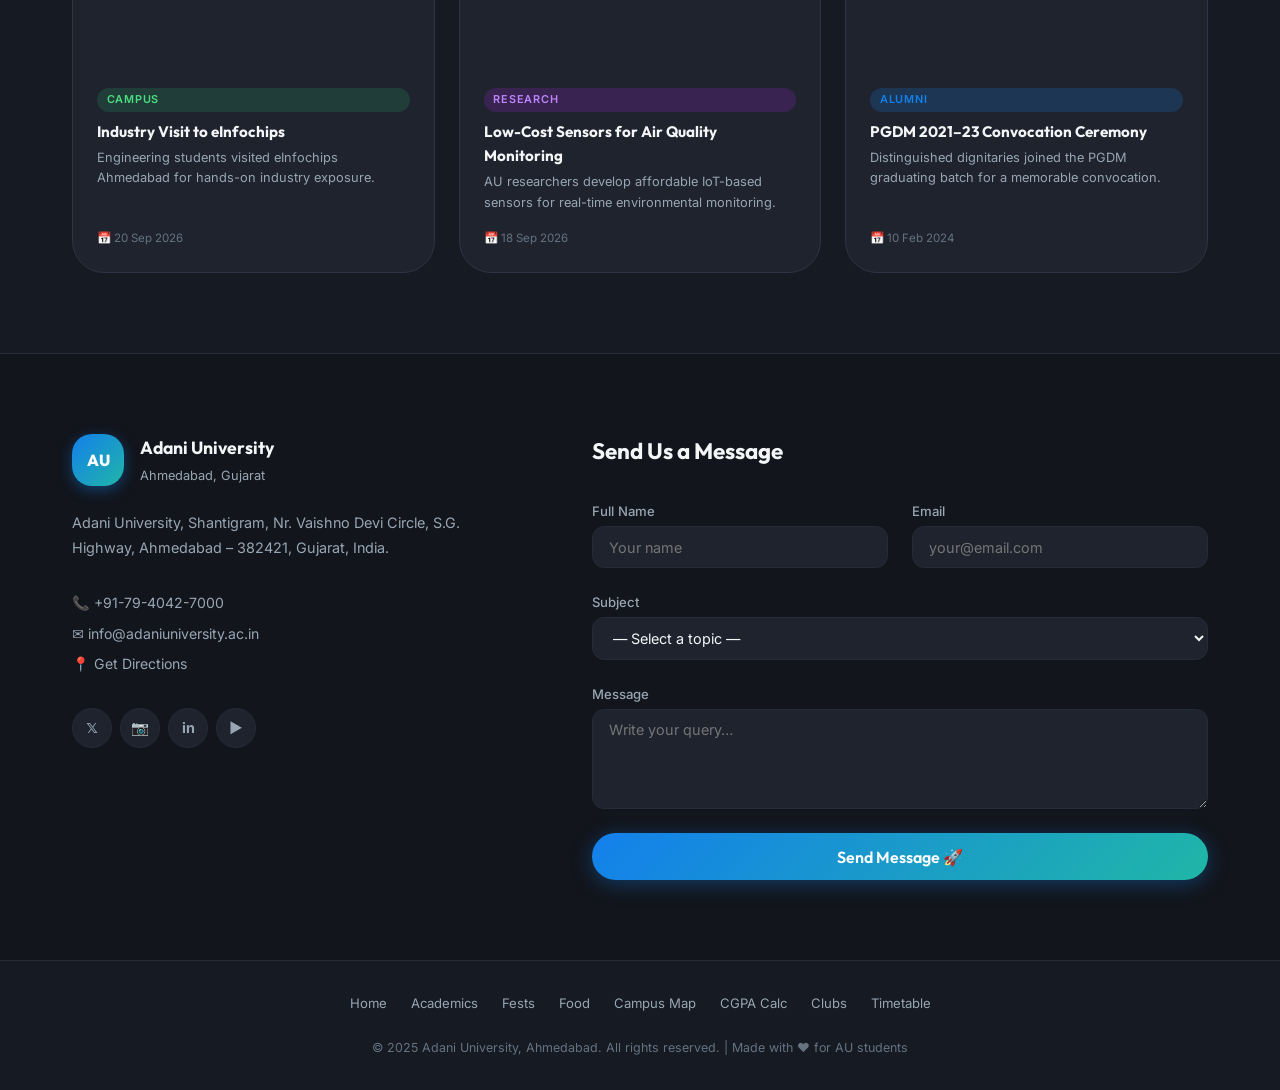
==== commit b0dbd0d5: "Update index.html formatting and contact form" ====
--- a/adani-university/index.html
+++ b/adani-university/index.html
@@ -1,15 +1,20 @@
 <!DOCTYPE html>
 <html lang="en">
+
 <head>
   <meta charset="UTF-8" />
   <meta name="viewport" content="width=device-width, initial-scale=1.0" />
   <title>Adani University — Ahmedabad, Gujarat</title>
-  <meta name="description" content="Official student portal for Adani University, Ahmedabad. Explore campus life, academics, fests, food, navigation, CGPA calculator and more." />
+  <meta name="description"
+    content="Official student portal for Adani University, Ahmedabad. Explore campus life, academics, fests, food, navigation, CGPA calculator and more." />
   <link rel="preconnect" href="https://fonts.googleapis.com" />
   <link rel="preconnect" href="https://fonts.gstatic.com" crossorigin />
-  <link href="https://fonts.googleapis.com/css2?family=Outfit:wght@300;400;500;600;700;800;900&family=Inter:wght@300;400;500;600&display=swap" rel="stylesheet" />
+  <link
+    href="https://fonts.googleapis.com/css2?family=Outfit:wght@300;400;500;600;700;800;900&family=Inter:wght@300;400;500;600&display=swap"
+    rel="stylesheet" />
   <link rel="stylesheet" href="style.css" />
 </head>
+
 <body>
 
   <!-- ═══════════════════════════════════════════════ NAVBAR ═══ -->
@@ -21,13 +26,13 @@
       </a>
 
       <ul class="nav-links" id="nav-links">
-        <li><a href="#hero"     class="nav-link active" data-section="hero">Home</a></li>
+        <li><a href="#hero" class="nav-link active" data-section="hero">Home</a></li>
         <li><a href="#academic" class="nav-link" data-section="academic">Academics</a></li>
-        <li><a href="#fests"    class="nav-link" data-section="fests">Fests</a></li>
-        <li><a href="#food"     class="nav-link" data-section="food">Food</a></li>
+        <li><a href="#fests" class="nav-link" data-section="fests">Fests</a></li>
+        <li><a href="#food" class="nav-link" data-section="food">Food</a></li>
         <li><a href="#navigate" class="nav-link" data-section="navigate">Campus Map</a></li>
-        <li><a href="#cgpa"     class="nav-link" data-section="cgpa">CGPA Calc</a></li>
-        <li><a href="#clubs"    class="nav-link" data-section="clubs">Clubs</a></li>
+        <li><a href="#cgpa" class="nav-link" data-section="cgpa">CGPA Calc</a></li>
+        <li><a href="#clubs" class="nav-link" data-section="clubs">Clubs</a></li>
         <li><a href="#timetable" class="nav-link" data-section="timetable">Timetable</a></li>
       </ul>
 
@@ -46,7 +51,8 @@
   <!-- ═══════════════════════════════════════════════ HERO ═══ -->
   <section id="hero" class="hero">
     <div class="hero-bg">
-      <img src="https://www.adaniuni.ac.in/wp-content/uploads/2026/09/Website_Desktop_Banner-29-09-2026.webp" alt="Adani University Campus" class="hero-img" fetchpriority="high" />
+      <img src="https://www.adaniuni.ac.in/wp-content/uploads/2026/09/Website_Desktop_Banner-29-09-2026.webp"
+        alt="Adani University Campus" class="hero-img" fetchpriority="high" />
       <div class="hero-overlay"></div>
     </div>
 
@@ -65,7 +71,7 @@
       </p>
       <div class="hero-actions animate-fade-up delay-3">
         <a href="#academic" class="btn btn-primary btn-lg">Explore Campus</a>
-        <a href="#cgpa"     class="btn btn-ghost btn-lg">CGPA Calculator</a>
+        <a href="#cgpa" class="btn btn-ghost btn-lg">CGPA Calculator</a>
       </div>
       <div class="hero-stats animate-fade-up delay-4">
         <div class="stat-item">
@@ -151,7 +157,8 @@
       <div class="section-header">
         <span class="section-tag">📖 Academic Life</span>
         <h2 class="section-title">World-Class Education</h2>
-        <p class="section-subtitle">Four cutting-edge schools designed to push boundaries and build future innovators.</p>
+        <p class="section-subtitle">Four cutting-edge schools designed to push boundaries and build future innovators.
+        </p>
       </div>
 
       <div class="schools-grid">
@@ -204,7 +211,8 @@
         <div class="school-card" id="school-design">
           <div class="school-icon">🎨</div>
           <h3>School of Design</h3>
-          <p>Creative programmes in industrial design, architecture, and digital media with state-of-the-art studios.</p>
+          <p>Creative programmes in industrial design, architecture, and digital media with state-of-the-art studios.
+          </p>
           <ul class="school-courses">
             <li>B.Des Industrial Design</li>
             <li>B.Des Interaction Design</li>
@@ -221,11 +229,14 @@
       <!-- Academic Life image + library -->
       <div class="academic-showcase">
         <div class="showcase-img-wrap">
-          <img src="https://www.adaniuni.ac.in/wp-content/uploads/2026/09/Peer-Learning-Sparks-Mathematical-Curiosity-1.webp" alt="Students studying at Adani University" class="showcase-img" loading="lazy" />
+          <img
+            src="https://www.adaniuni.ac.in/wp-content/uploads/2026/09/Peer-Learning-Sparks-Mathematical-Curiosity-1.webp"
+            alt="Students studying at Adani University" class="showcase-img" loading="lazy" />
         </div>
         <div class="showcase-content">
           <h3>Life Beyond Classrooms</h3>
-          <p>Our 3-storey central library houses over 1,00,000+ books, 50,000 e-journals and dedicated research zones available 24/7.</p>
+          <p>Our 3-storey central library houses over 1,00,000+ books, 50,000 e-journals and dedicated research zones
+            available 24/7.</p>
           <div class="facility-list">
             <div class="facility-item"><span>🏛️</span> Central Library – 3 floors, 24/7</div>
             <div class="facility-item"><span>💻</span> Innovation Lab – 500+ workstations</div>
@@ -242,7 +253,8 @@
   <!-- ═══════════════════════════════════════ FESTS ═══ -->
   <section id="fests" class="section section-dark">
     <div class="fest-bg-image">
-      <img src="https://www.adaniuni.ac.in/wp-content/uploads/2026/02/cultural-image.jpeg" alt="Adani University Cultural Fest" loading="lazy" />
+      <img src="https://www.adaniuni.ac.in/wp-content/uploads/2026/02/cultural-image.jpeg"
+        alt="Adani University Cultural Fest" loading="lazy" />
       <div class="fest-overlay"></div>
     </div>
     <div class="container">
@@ -263,7 +275,8 @@
             <div class="fest-date">Feb 2025</div>
           </div>
           <div class="fest-card-body">
-            <p>3 days of music, dance, drama, fashion shows and standup comedy. Headlined by national artists and student performances from 50+ colleges.</p>
+            <p>3 days of music, dance, drama, fashion shows and standup comedy. Headlined by national artists and
+              student performances from 50+ colleges.</p>
             <div class="fest-events">
               <span class="event-tag">🎵 Battle of Bands</span>
               <span class="event-tag">💃 Dance Off</span>
@@ -289,7 +302,8 @@
             <div class="fest-date">Nov 2024</div>
           </div>
           <div class="fest-card-body">
-            <p>The ultimate playground for tech enthusiasts. Hackathons, robotics, AI challenges and startup pitching competitions that attract top minds.</p>
+            <p>The ultimate playground for tech enthusiasts. Hackathons, robotics, AI challenges and startup pitching
+              competitions that attract top minds.</p>
             <div class="fest-events">
               <span class="event-tag">💻 48-hr Hackathon</span>
               <span class="event-tag">🤖 Robo Wars</span>
@@ -315,7 +329,8 @@
             <div class="fest-date">Dec 2024</div>
           </div>
           <div class="fest-card-body">
-            <p>5-day inter-college sports extravaganza featuring 25+ sports, attracting athletes from Gujarat and neighbouring states.</p>
+            <p>5-day inter-college sports extravaganza featuring 25+ sports, attracting athletes from Gujarat and
+              neighbouring states.</p>
             <div class="fest-events">
               <span class="event-tag">⚽ Football</span>
               <span class="event-tag">🏀 Basketball</span>
@@ -373,17 +388,24 @@
 
       <div class="food-showcase">
         <div class="food-image-wrap">
-          <img src="https://www.adaniuni.ac.in/wp-content/uploads/2026/09/Educational-Industry-Visit-to-eInfochips-1-1024x768.webp" alt="Adani University campus activities" loading="lazy" />
+          <img
+            src="https://www.adaniuni.ac.in/wp-content/uploads/2026/09/Educational-Industry-Visit-to-eInfochips-1-1024x768.webp"
+            alt="Adani University campus activities" loading="lazy" />
         </div>
         <div class="food-details">
           <h3>Central Food Court</h3>
           <p>Open 7:00 AM – 10:00 PM · 600-seater capacity</p>
           <div class="food-filters" role="tablist" aria-label="Food categories">
-            <button class="food-filter active" data-filter="all" role="tab" aria-selected="true" id="tab-all">All</button>
-            <button class="food-filter" data-filter="north" role="tab" aria-selected="false" id="tab-north">North Indian</button>
-            <button class="food-filter" data-filter="south" role="tab" aria-selected="false" id="tab-south">South Indian</button>
-            <button class="food-filter" data-filter="fast" role="tab" aria-selected="false" id="tab-fast">Fast Food</button>
-            <button class="food-filter" data-filter="healthy" role="tab" aria-selected="false" id="tab-healthy">Healthy</button>
+            <button class="food-filter active" data-filter="all" role="tab" aria-selected="true"
+              id="tab-all">All</button>
+            <button class="food-filter" data-filter="north" role="tab" aria-selected="false" id="tab-north">North
+              Indian</button>
+            <button class="food-filter" data-filter="south" role="tab" aria-selected="false" id="tab-south">South
+              Indian</button>
+            <button class="food-filter" data-filter="fast" role="tab" aria-selected="false" id="tab-fast">Fast
+              Food</button>
+            <button class="food-filter" data-filter="healthy" role="tab" aria-selected="false"
+              id="tab-healthy">Healthy</button>
           </div>
           <div class="food-menu-grid" id="food-menu-grid" role="tabpanel"></div>
         </div>
@@ -469,7 +491,7 @@
             <!-- SVG Map -->
             <svg viewBox="0 0 700 500" xmlns="http://www.w3.org/2000/svg" class="map-svg" aria-hidden="true">
               <!-- Background -->
-              <rect width="700" height="500" fill="url(#mapGrad)" rx="12"/>
+              <rect width="700" height="500" fill="url(#mapGrad)" rx="12" />
               <defs>
                 <linearGradient id="mapGrad" x1="0%" y1="0%" x2="100%" y2="100%">
                   <stop offset="0%" style="stop-color:#1a2a1a;stop-opacity:1" />
@@ -485,81 +507,93 @@
               <path d="M 525 0 L 525 500" stroke="#2a4a2a" stroke-width="10" />
 
               <!-- Green areas -->
-              <ellipse cx="87" cy="125" rx="70" ry="60" fill="#1a3a1a" opacity="0.6"/>
-              <ellipse cx="612" cy="125" rx="70" ry="60" fill="#1a3a1a" opacity="0.6"/>
-              <ellipse cx="350" cy="420" rx="80" ry="50" fill="#1a3a1a" opacity="0.6"/>
+              <ellipse cx="87" cy="125" rx="70" ry="60" fill="#1a3a1a" opacity="0.6" />
+              <ellipse cx="612" cy="125" rx="70" ry="60" fill="#1a3a1a" opacity="0.6" />
+              <ellipse cx="350" cy="420" rx="80" ry="50" fill="#1a3a1a" opacity="0.6" />
               <text x="87" y="125" text-anchor="middle" fill="#4caf50" font-size="18">🌳</text>
               <text x="612" y="125" text-anchor="middle" fill="#4caf50" font-size="18">🌳</text>
               <text x="350" y="425" text-anchor="middle" fill="#4caf50" font-size="18">🌳</text>
 
               <!-- Lake -->
-              <ellipse cx="87" cy="380" rx="65" ry="45" fill="#0d2b3e" stroke="#1565c0" stroke-width="2" opacity="0.8"/>
+              <ellipse cx="87" cy="380" rx="65" ry="45" fill="#0d2b3e" stroke="#1565c0" stroke-width="2"
+                opacity="0.8" />
               <text x="87" y="384" text-anchor="middle" fill="#64b5f6" font-size="12" font-weight="bold">LAKE</text>
 
               <!-- Buildings -->
               <!-- Main Academic Block -->
-              <rect x="270" y="160" width="160" height="80" rx="6" fill="#1e3a5f" stroke="#4fc3f7" stroke-width="2" class="map-building" data-building="main" />
-              <text x="350" y="200" text-anchor="middle" fill="#fff" font-size="10" font-weight="bold">MAIN ACADEMIC</text>
+              <rect x="270" y="160" width="160" height="80" rx="6" fill="#1e3a5f" stroke="#4fc3f7" stroke-width="2"
+                class="map-building" data-building="main" />
+              <text x="350" y="200" text-anchor="middle" fill="#fff" font-size="10" font-weight="bold">MAIN
+                ACADEMIC</text>
               <text x="350" y="214" text-anchor="middle" fill="#4fc3f7" font-size="9">Block A · B · C</text>
 
               <!-- Library -->
-              <rect x="420" y="50" width="90" height="70" rx="6" fill="#4a148c" stroke="#ce93d8" stroke-width="2" class="map-building" data-building="library"/>
+              <rect x="420" y="50" width="90" height="70" rx="6" fill="#4a148c" stroke="#ce93d8" stroke-width="2"
+                class="map-building" data-building="library" />
               <text x="465" y="83" text-anchor="middle" fill="#fff" font-size="10" font-weight="bold">LIBRARY</text>
               <text x="465" y="97" text-anchor="middle" fill="#ce93d8" font-size="9">24 / 7</text>
 
               <!-- Admin Block -->
-              <rect x="200" y="50" width="90" height="70" rx="6" fill="#b71c1c" stroke="#ef9a9a" stroke-width="2" class="map-building" data-building="admin"/>
+              <rect x="200" y="50" width="90" height="70" rx="6" fill="#b71c1c" stroke="#ef9a9a" stroke-width="2"
+                class="map-building" data-building="admin" />
               <text x="245" y="83" text-anchor="middle" fill="#fff" font-size="10" font-weight="bold">ADMIN</text>
               <text x="245" y="97" text-anchor="middle" fill="#ef9a9a" font-size="9">Block D</text>
 
               <!-- Hostel Boys -->
-              <rect x="50" y="140" width="90" height="60" rx="6" fill="#1b5e20" stroke="#a5d6a7" stroke-width="2" class="map-building" data-building="hostel-boys"/>
+              <rect x="50" y="140" width="90" height="60" rx="6" fill="#1b5e20" stroke="#a5d6a7" stroke-width="2"
+                class="map-building" data-building="hostel-boys" />
               <text x="95" y="168" text-anchor="middle" fill="#fff" font-size="9" font-weight="bold">HOSTEL</text>
               <text x="95" y="181" text-anchor="middle" fill="#a5d6a7" font-size="8">Boys Block</text>
 
               <!-- Hostel Girls -->
-              <rect x="560" y="140" width="90" height="60" rx="6" fill="#880e4f" stroke="#f48fb1" stroke-width="2" class="map-building" data-building="hostel-girls"/>
+              <rect x="560" y="140" width="90" height="60" rx="6" fill="#880e4f" stroke="#f48fb1" stroke-width="2"
+                class="map-building" data-building="hostel-girls" />
               <text x="605" y="168" text-anchor="middle" fill="#fff" font-size="9" font-weight="bold">HOSTEL</text>
               <text x="605" y="181" text-anchor="middle" fill="#f48fb1" font-size="8">Girls Block</text>
 
               <!-- Sports Complex -->
-              <rect x="540" y="290" width="120" height="80" rx="6" fill="#e65100" stroke="#ffcc02" stroke-width="2" class="map-building" data-building="sports"/>
+              <rect x="540" y="290" width="120" height="80" rx="6" fill="#e65100" stroke="#ffcc02" stroke-width="2"
+                class="map-building" data-building="sports" />
               <text x="600" y="327" text-anchor="middle" fill="#fff" font-size="10" font-weight="bold">SPORTS</text>
               <text x="600" y="341" text-anchor="middle" fill="#ffcc02" font-size="9">Complex</text>
 
               <!-- Food Court -->
-              <rect x="270" y="290" width="120" height="70" rx="6" fill="#f57f17" stroke="#fff176" stroke-width="2" class="map-building" data-building="food"/>
+              <rect x="270" y="290" width="120" height="70" rx="6" fill="#f57f17" stroke="#fff176" stroke-width="2"
+                class="map-building" data-building="food" />
               <text x="330" y="322" text-anchor="middle" fill="#fff" font-size="10" font-weight="bold">FOOD COURT</text>
               <text x="330" y="336" text-anchor="middle" fill="#fff176" font-size="9">🍽️ 600 seats</text>
 
               <!-- Auditorium -->
-              <rect x="50" y="290" width="100" height="70" rx="6" fill="#37474f" stroke="#90a4ae" stroke-width="2" class="map-building" data-building="auditorium"/>
+              <rect x="50" y="290" width="100" height="70" rx="6" fill="#37474f" stroke="#90a4ae" stroke-width="2"
+                class="map-building" data-building="auditorium" />
               <text x="100" y="322" text-anchor="middle" fill="#fff" font-size="9" font-weight="bold">AUDITORIUM</text>
               <text x="100" y="336" text-anchor="middle" fill="#90a4ae" font-size="8">Cap. 2000</text>
 
               <!-- Innovation Lab -->
-              <rect x="400" y="290" width="100" height="70" rx="6" fill="#006064" stroke="#80deea" stroke-width="2" class="map-building" data-building="lab"/>
+              <rect x="400" y="290" width="100" height="70" rx="6" fill="#006064" stroke="#80deea" stroke-width="2"
+                class="map-building" data-building="lab" />
               <text x="450" y="322" text-anchor="middle" fill="#fff" font-size="9" font-weight="bold">INNOVATION</text>
               <text x="450" y="336" text-anchor="middle" fill="#80deea" font-size="8">LAB</text>
 
               <!-- Main Gate -->
-              <rect x="316" y="460" width="68" height="35" rx="4" fill="#263238" stroke="#78909c" stroke-width="2"/>
+              <rect x="316" y="460" width="68" height="35" rx="4" fill="#263238" stroke="#78909c" stroke-width="2" />
               <text x="350" y="482" text-anchor="middle" fill="#fff" font-size="9" font-weight="bold">MAIN GATE</text>
 
               <!-- Medical -->
-              <rect x="50" y="50" width="80" height="55" rx="6" fill="#c62828" stroke="#ef9a9a" stroke-width="2" class="map-building" data-building="medical"/>
+              <rect x="50" y="50" width="80" height="55" rx="6" fill="#c62828" stroke="#ef9a9a" stroke-width="2"
+                class="map-building" data-building="medical" />
               <text x="90" y="75" text-anchor="middle" fill="#fff" font-size="9" font-weight="bold">🏥 MED</text>
               <text x="90" y="88" text-anchor="middle" fill="#ef9a9a" font-size="8">Centre</text>
 
               <!-- Compass Rose -->
               <g transform="translate(655,40)">
-                <circle cx="0" cy="0" r="22" fill="#0d1a0d" stroke="#4caf50" stroke-width="1.5"/>
+                <circle cx="0" cy="0" r="22" fill="#0d1a0d" stroke="#4caf50" stroke-width="1.5" />
                 <text x="0" y="-8" text-anchor="middle" fill="#fff" font-size="11" font-weight="bold">N</text>
                 <text x="0" y="16" text-anchor="middle" fill="#999" font-size="8">S</text>
                 <text x="12" y="5" text-anchor="middle" fill="#999" font-size="8">E</text>
                 <text x="-12" y="5" text-anchor="middle" fill="#999" font-size="8">W</text>
-                <line x1="0" y1="-18" x2="0" y2="18" stroke="#4caf50" stroke-width="1"/>
-                <line x1="-18" y1="0" x2="18" y2="0" stroke="#4caf50" stroke-width="1"/>
+                <line x1="0" y1="-18" x2="0" y2="18" stroke="#4caf50" stroke-width="1" />
+                <line x1="-18" y1="0" x2="18" y2="0" stroke="#4caf50" stroke-width="1" />
               </g>
             </svg>
 
@@ -599,9 +633,12 @@
       <div class="cgpa-layout">
         <div class="cgpa-calculator" id="cgpa-calculator">
           <div class="cgpa-tabs" role="tablist" aria-label="Calculator tabs">
-            <button class="cgpa-tab active" data-tab="sgpa" role="tab" id="tab-sgpa" aria-selected="true" aria-controls="panel-sgpa">Semester GPA</button>
-            <button class="cgpa-tab" data-tab="cgpa" role="tab" id="tab-cgpa-btn" aria-selected="false" aria-controls="panel-cgpa">CGPA</button>
-            <button class="cgpa-tab" data-tab="percentage" role="tab" id="tab-pct" aria-selected="false" aria-controls="panel-percentage">% to CGPA</button>
+            <button class="cgpa-tab active" data-tab="sgpa" role="tab" id="tab-sgpa" aria-selected="true"
+              aria-controls="panel-sgpa">Semester GPA</button>
+            <button class="cgpa-tab" data-tab="cgpa" role="tab" id="tab-cgpa-btn" aria-selected="false"
+              aria-controls="panel-cgpa">CGPA</button>
+            <button class="cgpa-tab" data-tab="percentage" role="tab" id="tab-pct" aria-selected="false"
+              aria-controls="panel-percentage">% to CGPA</button>
           </div>
 
           <!-- SGPA Calculator -->
@@ -636,7 +673,8 @@
           <div class="cgpa-panel" id="panel-percentage" role="tabpanel" aria-labelledby="tab-pct" hidden>
             <div class="converter-group">
               <label for="pct-input">Enter Percentage (%)</label>
-              <input type="number" id="pct-input" min="0" max="100" placeholder="e.g. 85" class="calc-input" aria-label="Percentage value"/>
+              <input type="number" id="pct-input" min="0" max="100" placeholder="e.g. 85" class="calc-input"
+                aria-label="Percentage value" />
               <div class="converter-result" aria-live="polite">
                 <div class="result-label">Equivalent CGPA (10-point scale)</div>
                 <div class="result-value" id="pct-cgpa-value">—</div>
@@ -647,17 +685,63 @@
               <h4>Grade Scale Reference</h4>
               <table class="grade-table" aria-label="Grade scale reference">
                 <thead>
-                  <tr><th>Grade</th><th>Points</th><th>%&nbsp;Range</th><th>Desc</th></tr>
+                  <tr>
+                    <th>Grade</th>
+                    <th>Points</th>
+                    <th>%&nbsp;Range</th>
+                    <th>Desc</th>
+                  </tr>
                 </thead>
                 <tbody>
-                  <tr><td>O</td><td>10</td><td>≥ 90</td><td>Outstanding</td></tr>
-                  <tr><td>A+</td><td>9</td><td>80–89</td><td>Excellent</td></tr>
-                  <tr><td>A</td><td>8</td><td>70–79</td><td>Very Good</td></tr>
-                  <tr><td>B+</td><td>7</td><td>60–69</td><td>Good</td></tr>
-                  <tr><td>B</td><td>6</td><td>55–59</td><td>Above Avg</td></tr>
-                  <tr><td>C</td><td>5</td><td>50–54</td><td>Average</td></tr>
-                  <tr><td>P</td><td>4</td><td>45–49</td><td>Pass</td></tr>
-                  <tr><td>F</td><td>0</td><td>< 45</td><td>Fail</td></tr>
+                  <tr>
+                    <td>O</td>
+                    <td>10</td>
+                    <td>≥ 90</td>
+                    <td>Outstanding</td>
+                  </tr>
+                  <tr>
+                    <td>A+</td>
+                    <td>9</td>
+                    <td>80–89</td>
+                    <td>Excellent</td>
+                  </tr>
+                  <tr>
+                    <td>A</td>
+                    <td>8</td>
+                    <td>70–79</td>
+                    <td>Very Good</td>
+                  </tr>
+                  <tr>
+                    <td>B+</td>
+                    <td>7</td>
+                    <td>60–69</td>
+                    <td>Good</td>
+                  </tr>
+                  <tr>
+                    <td>B</td>
+                    <td>6</td>
+                    <td>55–59</td>
+                    <td>Above Avg</td>
+                  </tr>
+                  <tr>
+                    <td>C</td>
+                    <td>5</td>
+                    <td>50–54</td>
+                    <td>Average</td>
+                  </tr>
+                  <tr>
+                    <td>P</td>
+                    <td>4</td>
+                    <td>45–49</td>
+                    <td>Pass</td>
+                  </tr>
+                  <tr>
+                    <td>F</td>
+                    <td>0</td>
+                    <td>
+                      < 45</td>
+                    <td>Fail</td>
+                  </tr>
                 </tbody>
               </table>
             </div>
@@ -679,13 +763,15 @@
             <h4>Performance Meter</h4>
             <div class="cgpa-meter" id="cgpa-meter" role="img" aria-label="CGPA performance meter">
               <svg viewBox="0 0 200 110" class="meter-svg">
-                <path d="M 20 100 A 80 80 0 0 1 180 100" fill="none" stroke="#1e293b" stroke-width="16" stroke-linecap="round"/>
-                <path id="meter-arc" d="M 20 100 A 80 80 0 0 1 180 100" fill="none" stroke="url(#meterGrad)" stroke-width="16" stroke-linecap="round" stroke-dasharray="251" stroke-dashoffset="251"/>
+                <path d="M 20 100 A 80 80 0 0 1 180 100" fill="none" stroke="#1e293b" stroke-width="16"
+                  stroke-linecap="round" />
+                <path id="meter-arc" d="M 20 100 A 80 80 0 0 1 180 100" fill="none" stroke="url(#meterGrad)"
+                  stroke-width="16" stroke-linecap="round" stroke-dasharray="251" stroke-dashoffset="251" />
                 <defs>
                   <linearGradient id="meterGrad" x1="0%" y1="0%" x2="100%" y2="0%">
-                    <stop offset="0%" stop-color="#ef4444"/>
-                    <stop offset="50%" stop-color="#f59e0b"/>
-                    <stop offset="100%" stop-color="#22c55e"/>
+                    <stop offset="0%" stop-color="#ef4444" />
+                    <stop offset="50%" stop-color="#f59e0b" />
+                    <stop offset="100%" stop-color="#22c55e" />
                   </linearGradient>
                 </defs>
                 <text x="100" y="88" text-anchor="middle" class="meter-value" id="meter-display">0.0</text>
@@ -800,11 +886,14 @@
               <span>Ahmedabad, Gujarat</span>
             </div>
           </div>
-          <p>Adani University, Shantigram, Nr. Vaishno Devi Circle, S.G. Highway, Ahmedabad – 382421, Gujarat, India.</p>
+          <p>Adani University, Shantigram, Nr. Vaishno Devi Circle, S.G. Highway, Ahmedabad – 382421, Gujarat, India.
+          </p>
           <div class="contact-links">
             <a href="tel:+917940427000" class="contact-link" id="contact-phone">📞 +91-79-4042-7000</a>
-            <a href="mailto:info@adaniuniversity.ac.in" class="contact-link" id="contact-email">✉️ info@adaniuniversity.ac.in</a>
-            <a href="https://maps.google.com" target="_blank" rel="noopener" class="contact-link" id="contact-maps">📍 Get Directions</a>
+            <a href="mailto:info@adaniuniversity.ac.in" class="contact-link" id="contact-email">✉️
+              info@adaniuniversity.ac.in</a>
+            <a href="https://maps.google.com" target="_blank" rel="noopener" class="contact-link" id="contact-maps">📍
+              Get Directions</a>
           </div>
           <div class="social-links" aria-label="Social media links">
             <a href="#" class="social-btn" id="social-twitter" aria-label="Twitter">𝕏</a>
@@ -815,7 +904,7 @@
         </div>
         <div class="contact-form-wrap">
           <h3>Send Us a Message</h3>
-          <form class="contact-form" id="contact-form" novalidate netlify="true" name="contact">
+          <form class="contact-form" id="contact-form" novalidate netlify="true">
             <div class="form-row">
               <div class="form-group">
                 <label for="cf-name">Full Name</label>
@@ -823,7 +912,8 @@
               </div>
               <div class="form-group">
                 <label for="cf-email">Email</label>
-                <input type="email" id="cf-email" name="email" placeholder="your@email.com" autocomplete="email" required />
+                <input type="email" id="cf-email" name="email" placeholder="your@email.com" autocomplete="email"
+                  required />
               </div>
             </div>
             <div class="form-group">
@@ -873,4 +963,5 @@
 
   <script src="script.js"></script>
 </body>
-</html>
+
+</html>
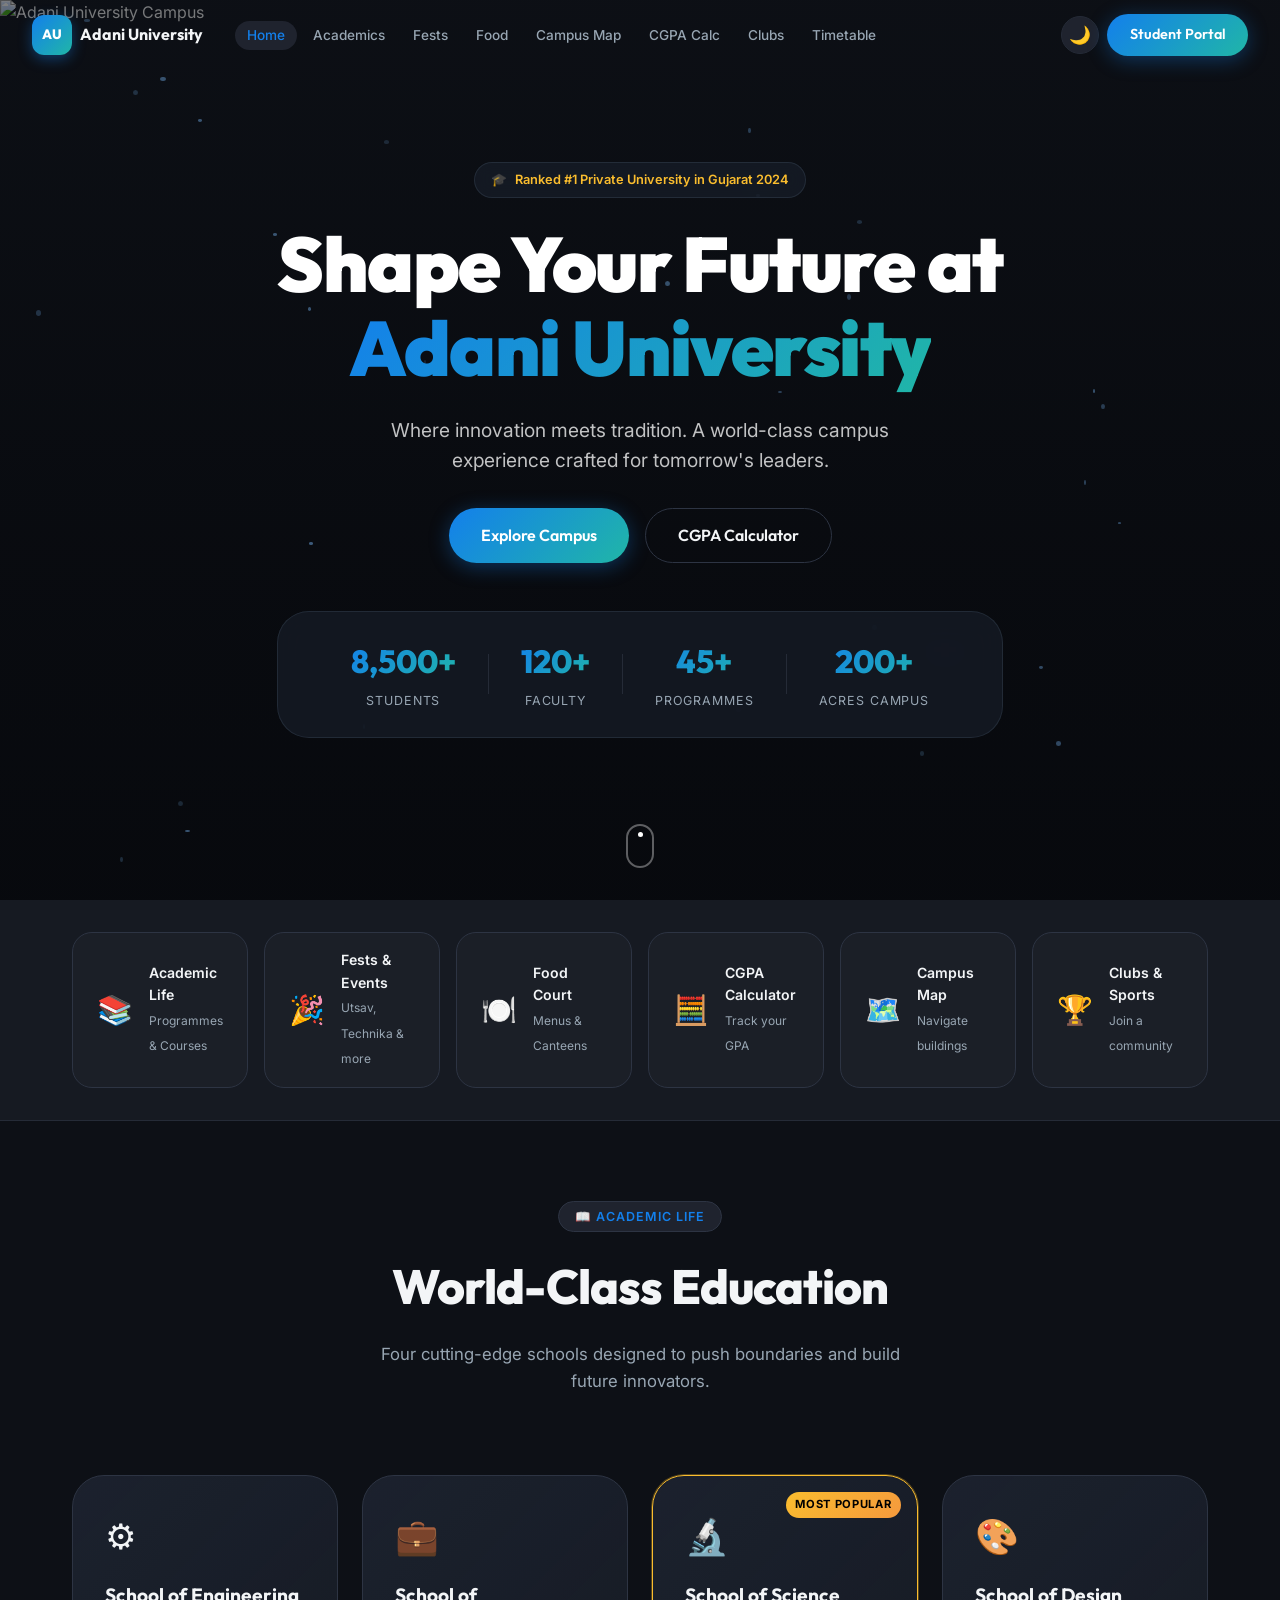
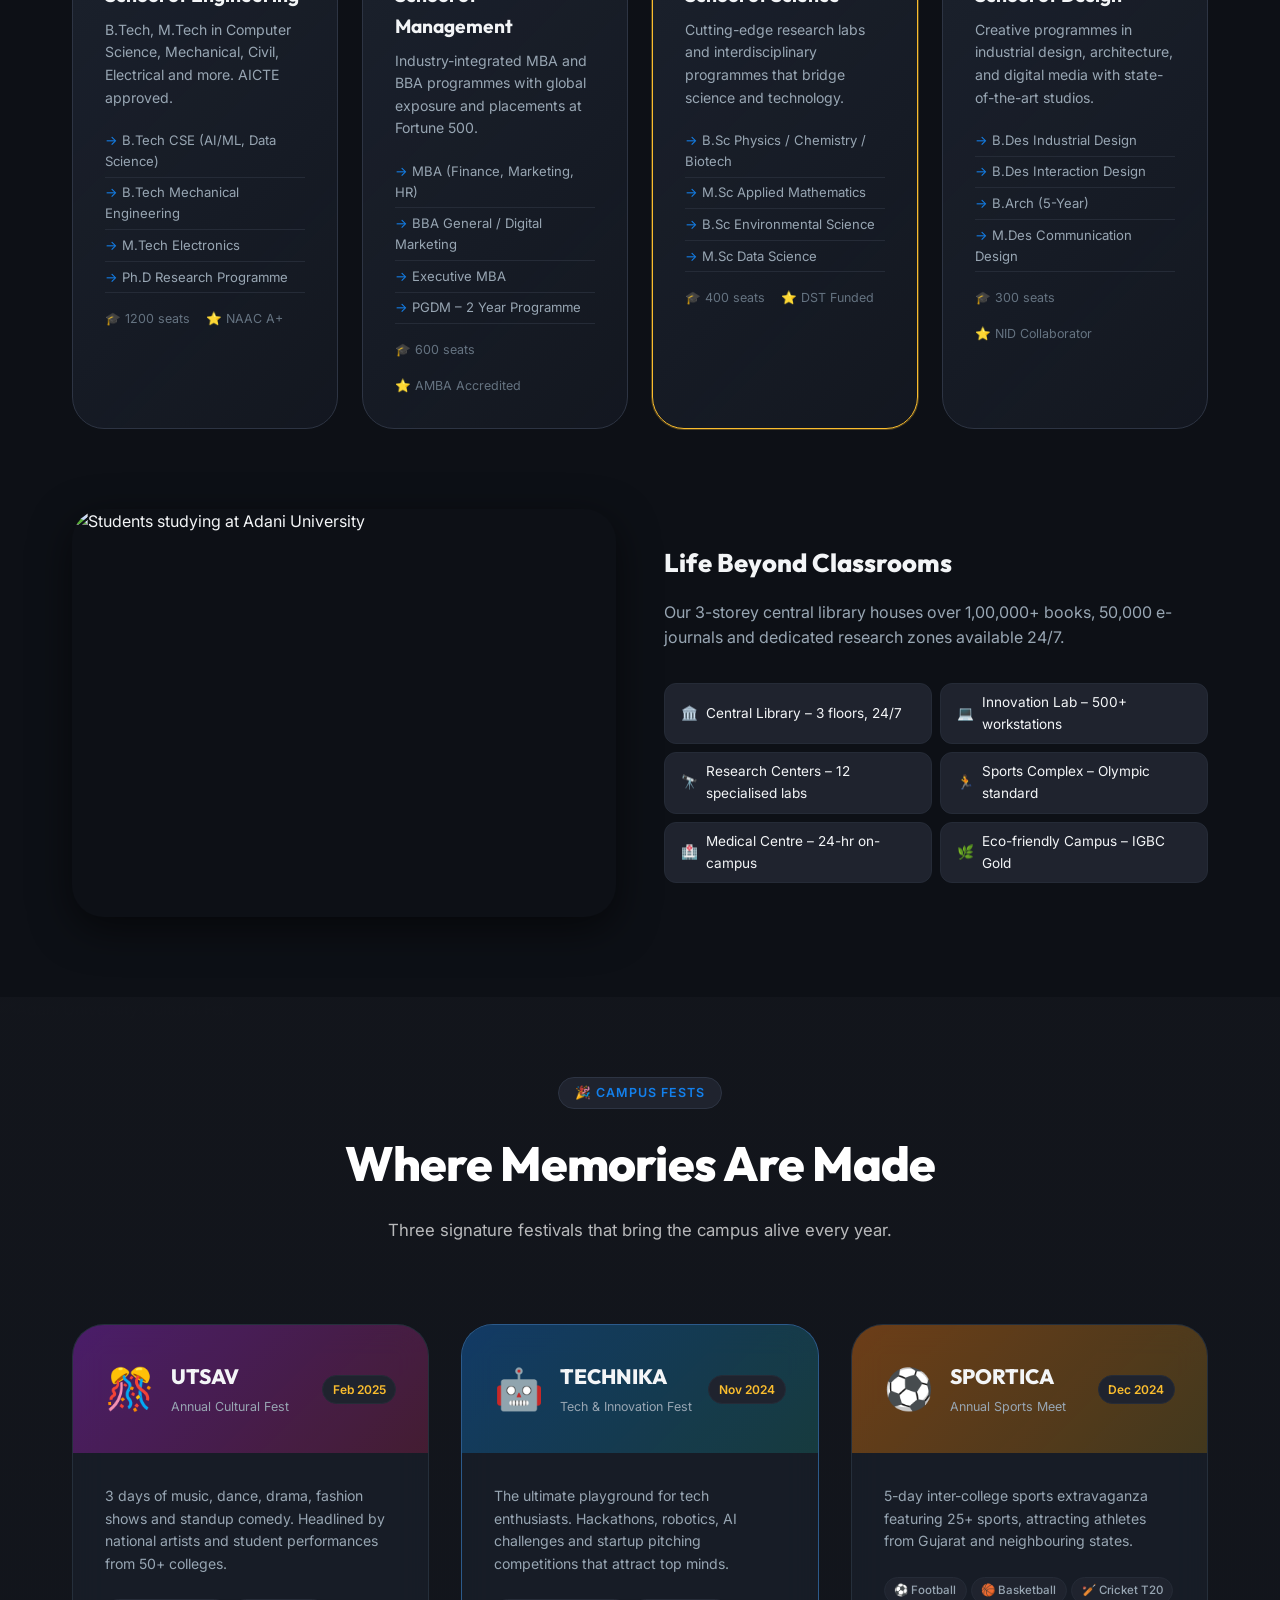
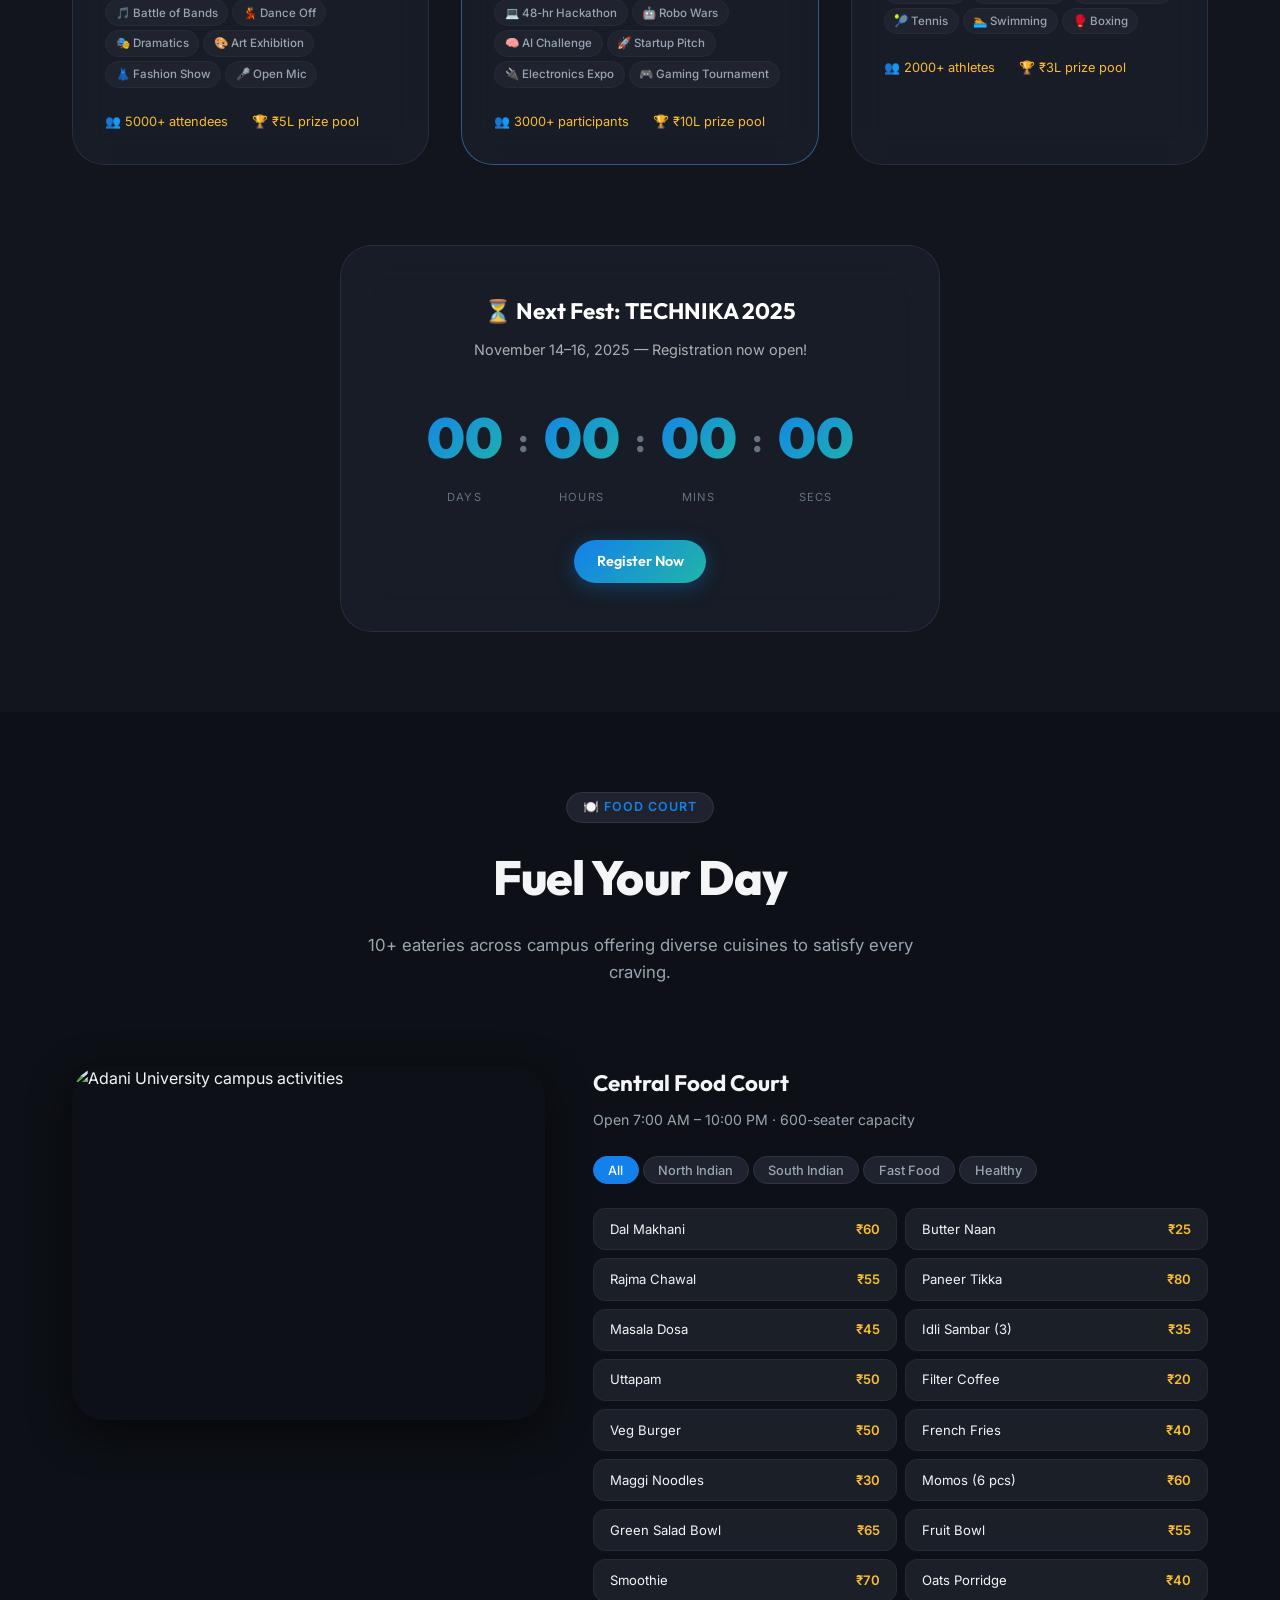
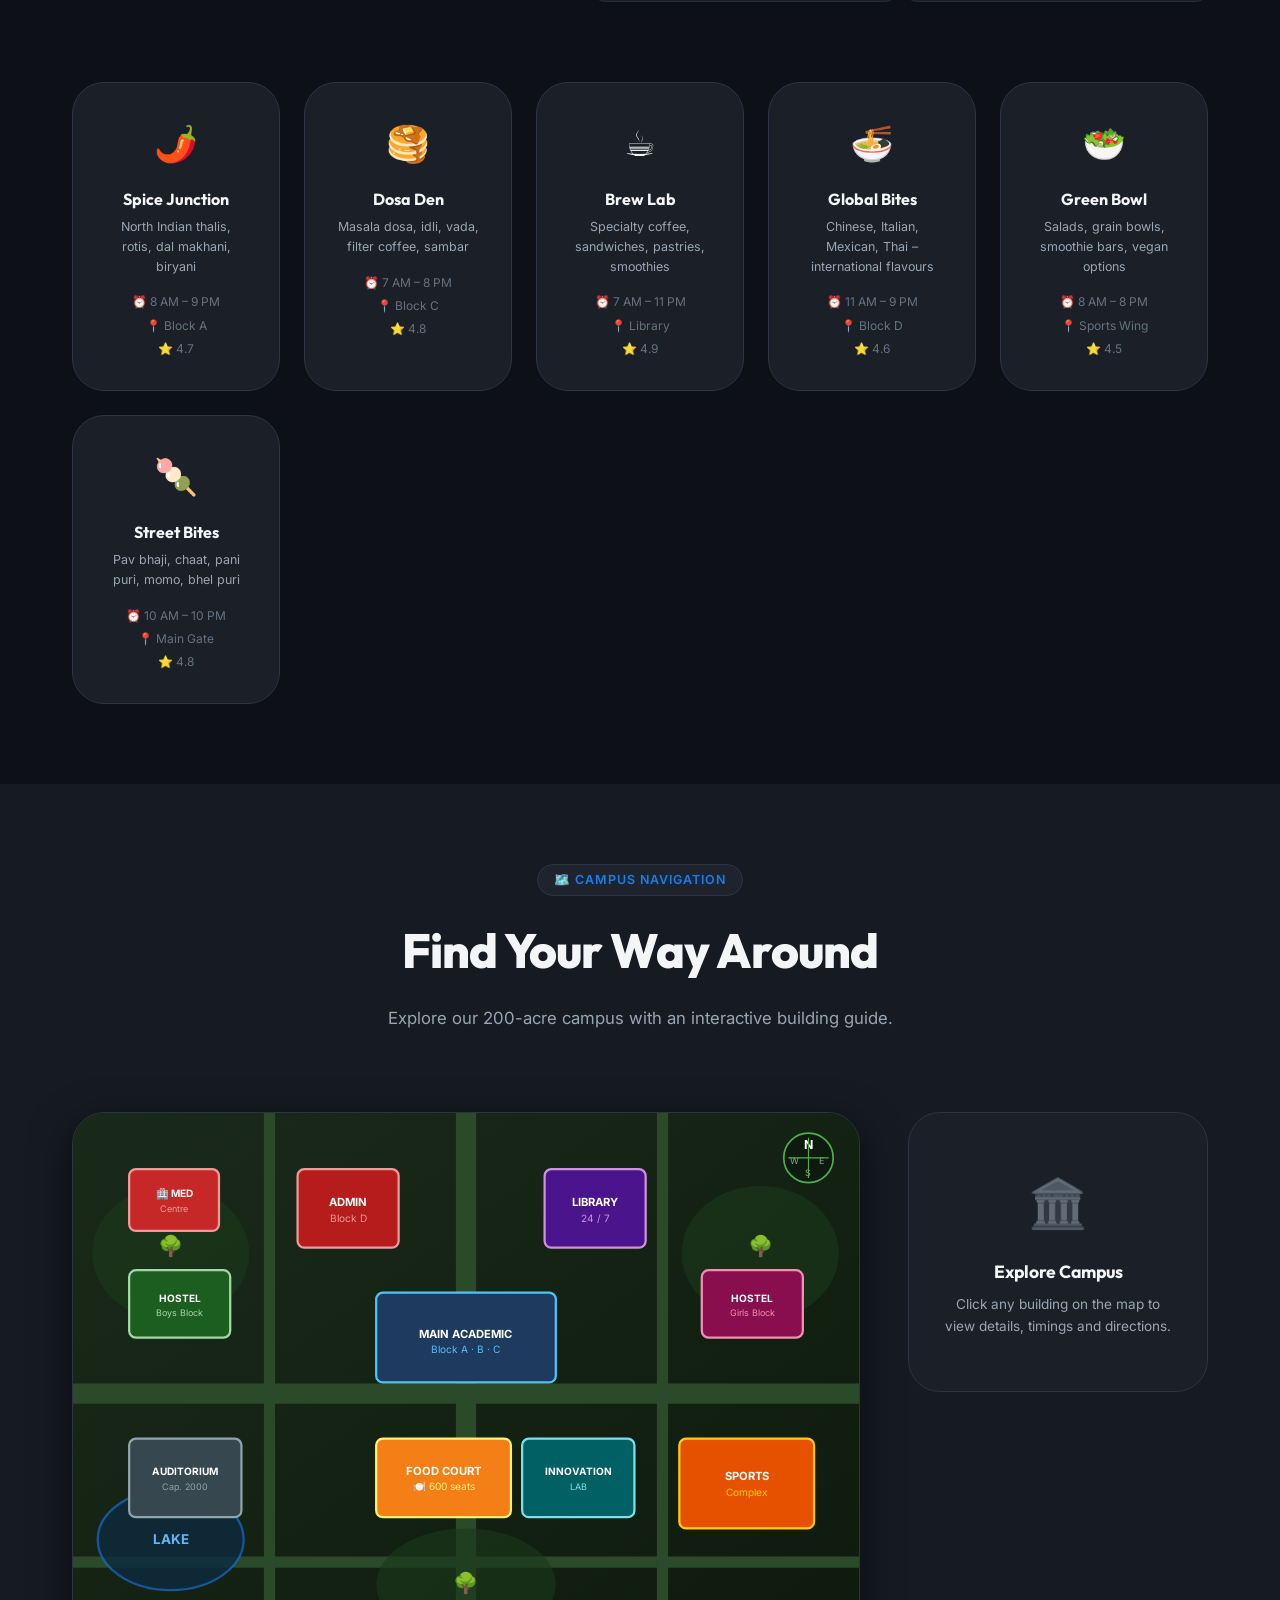
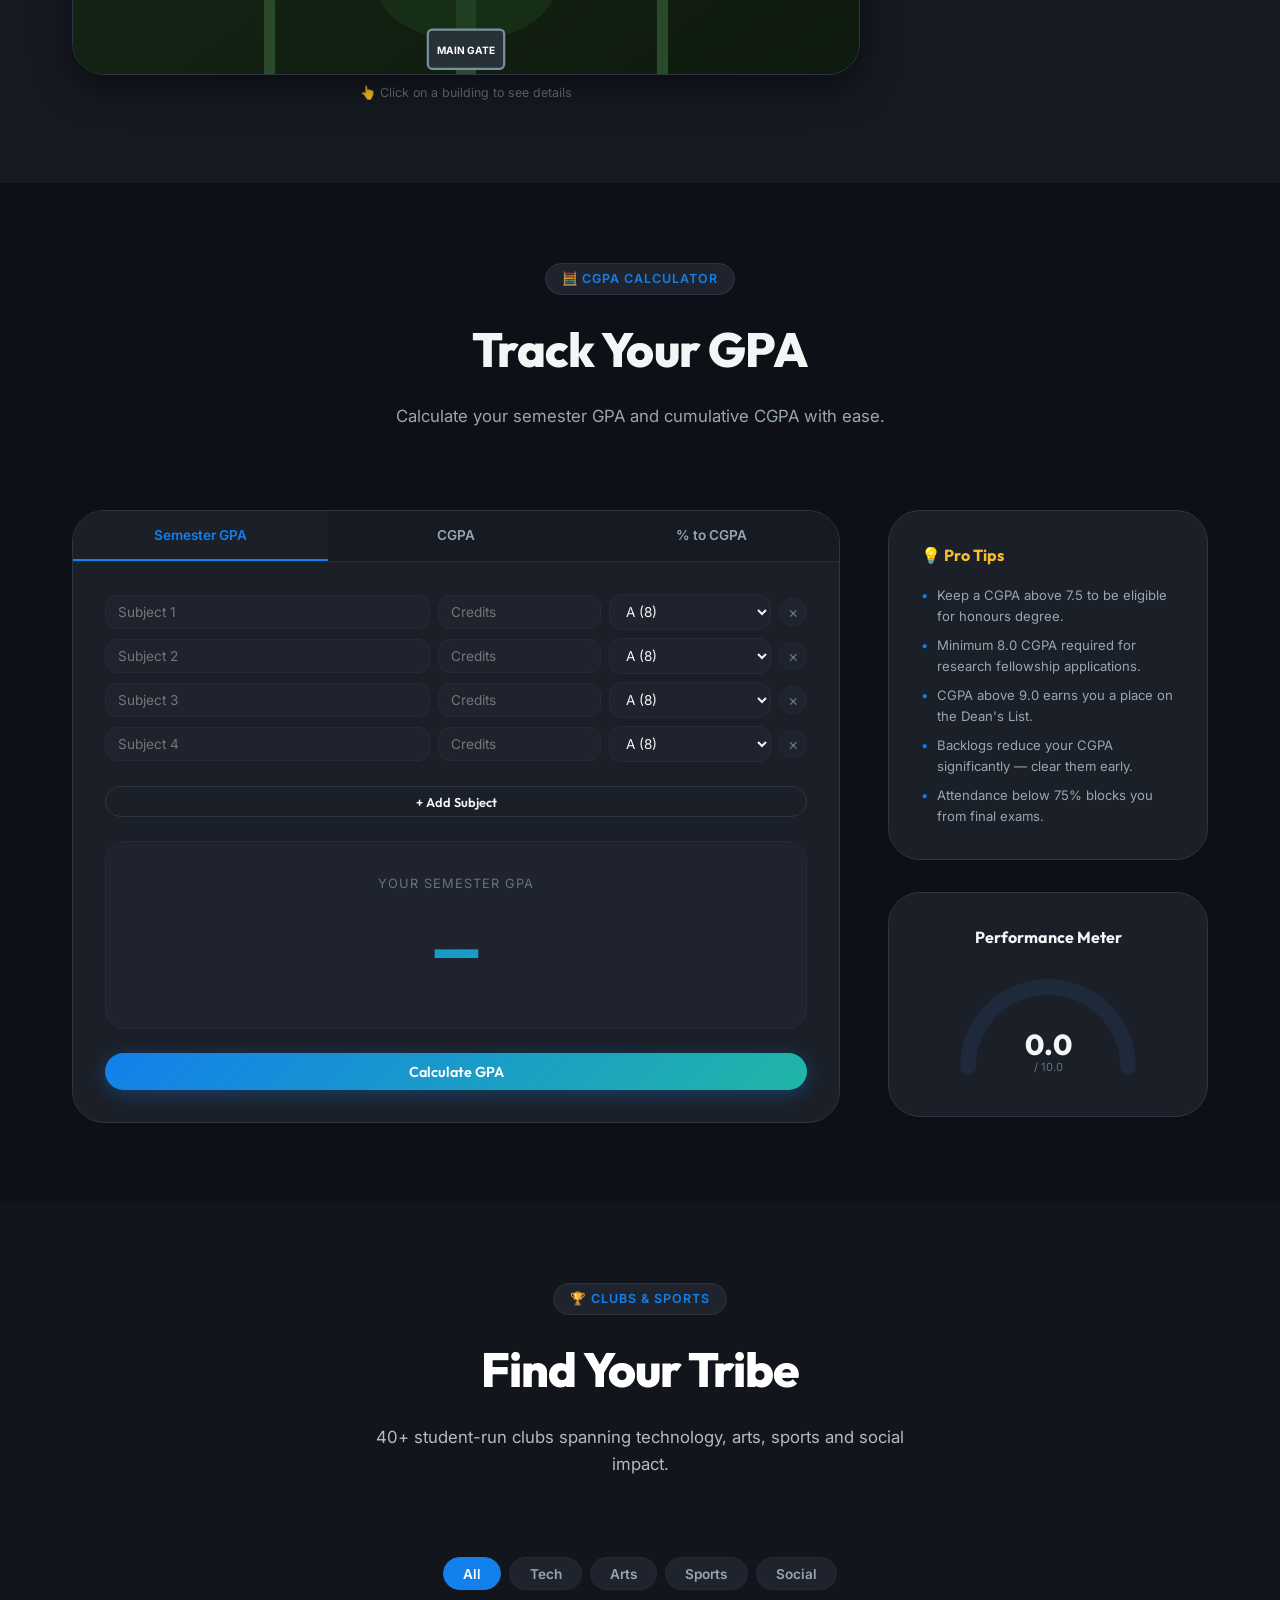
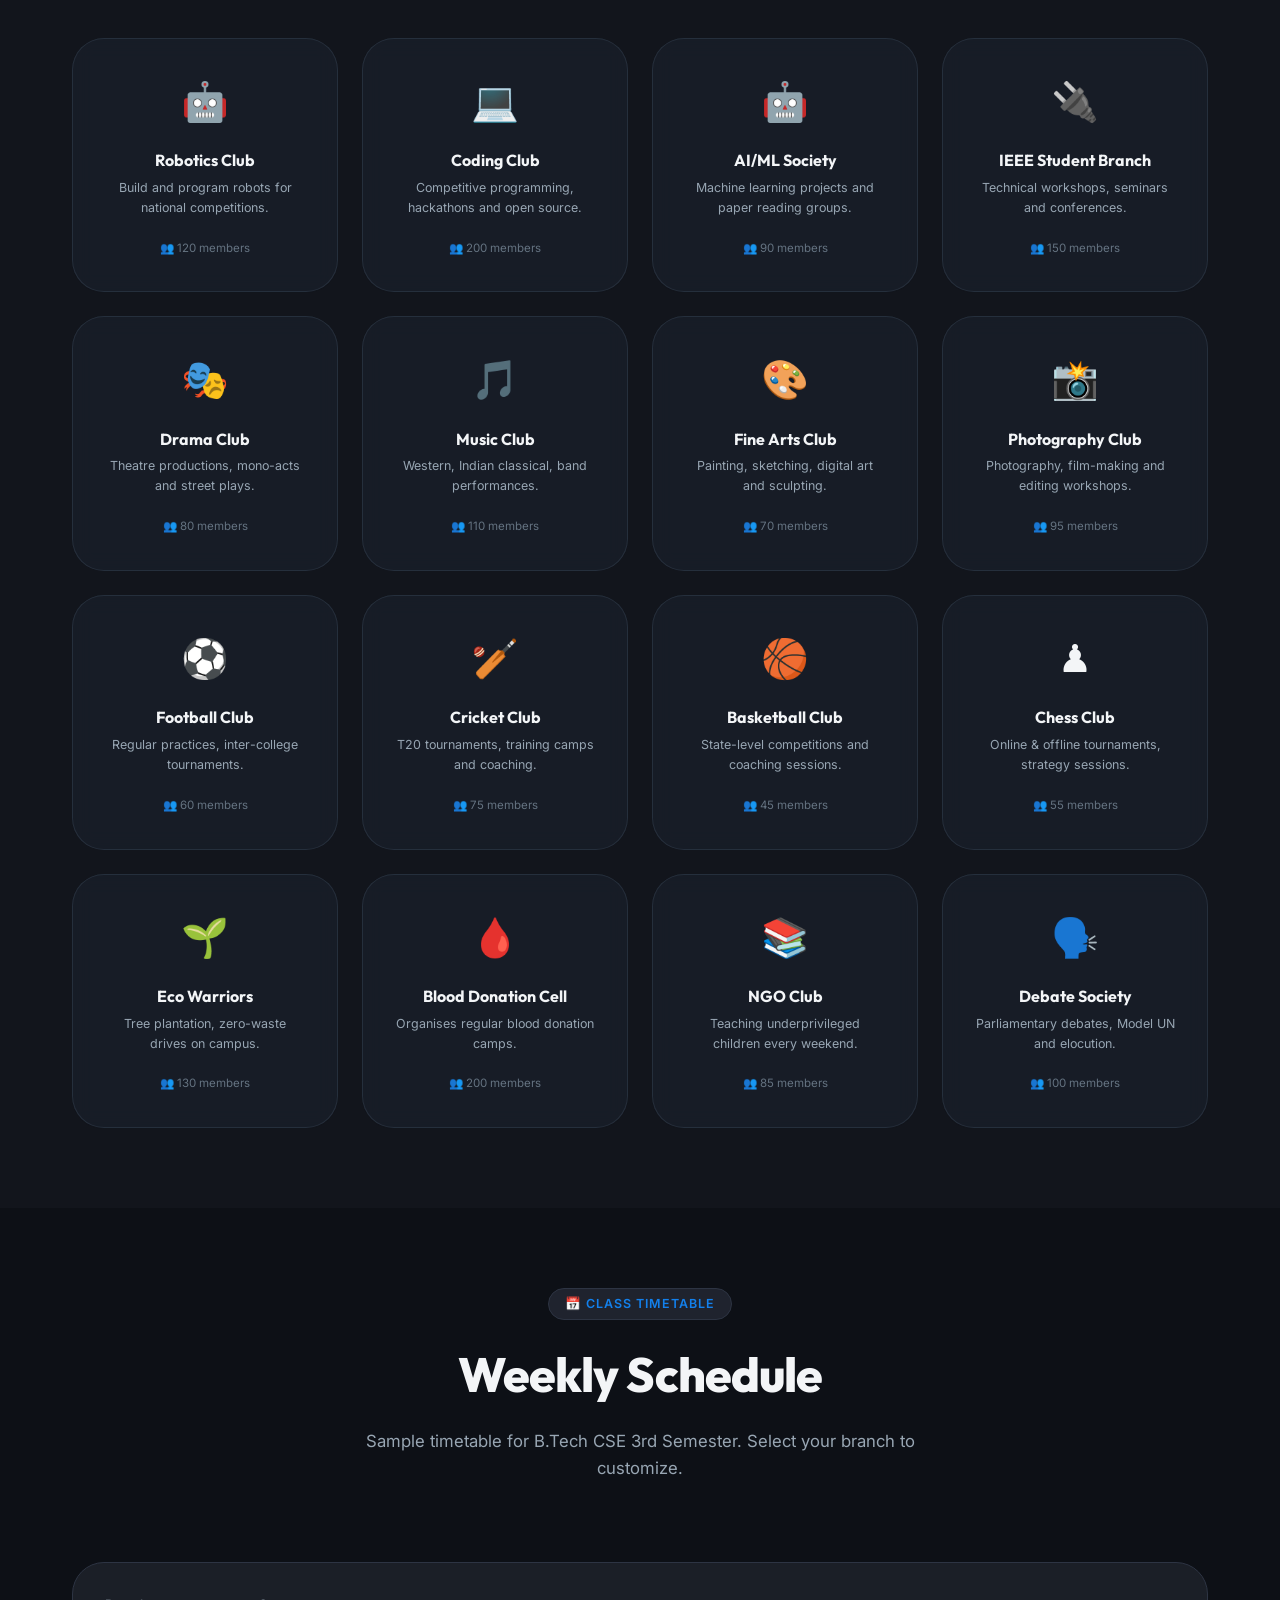
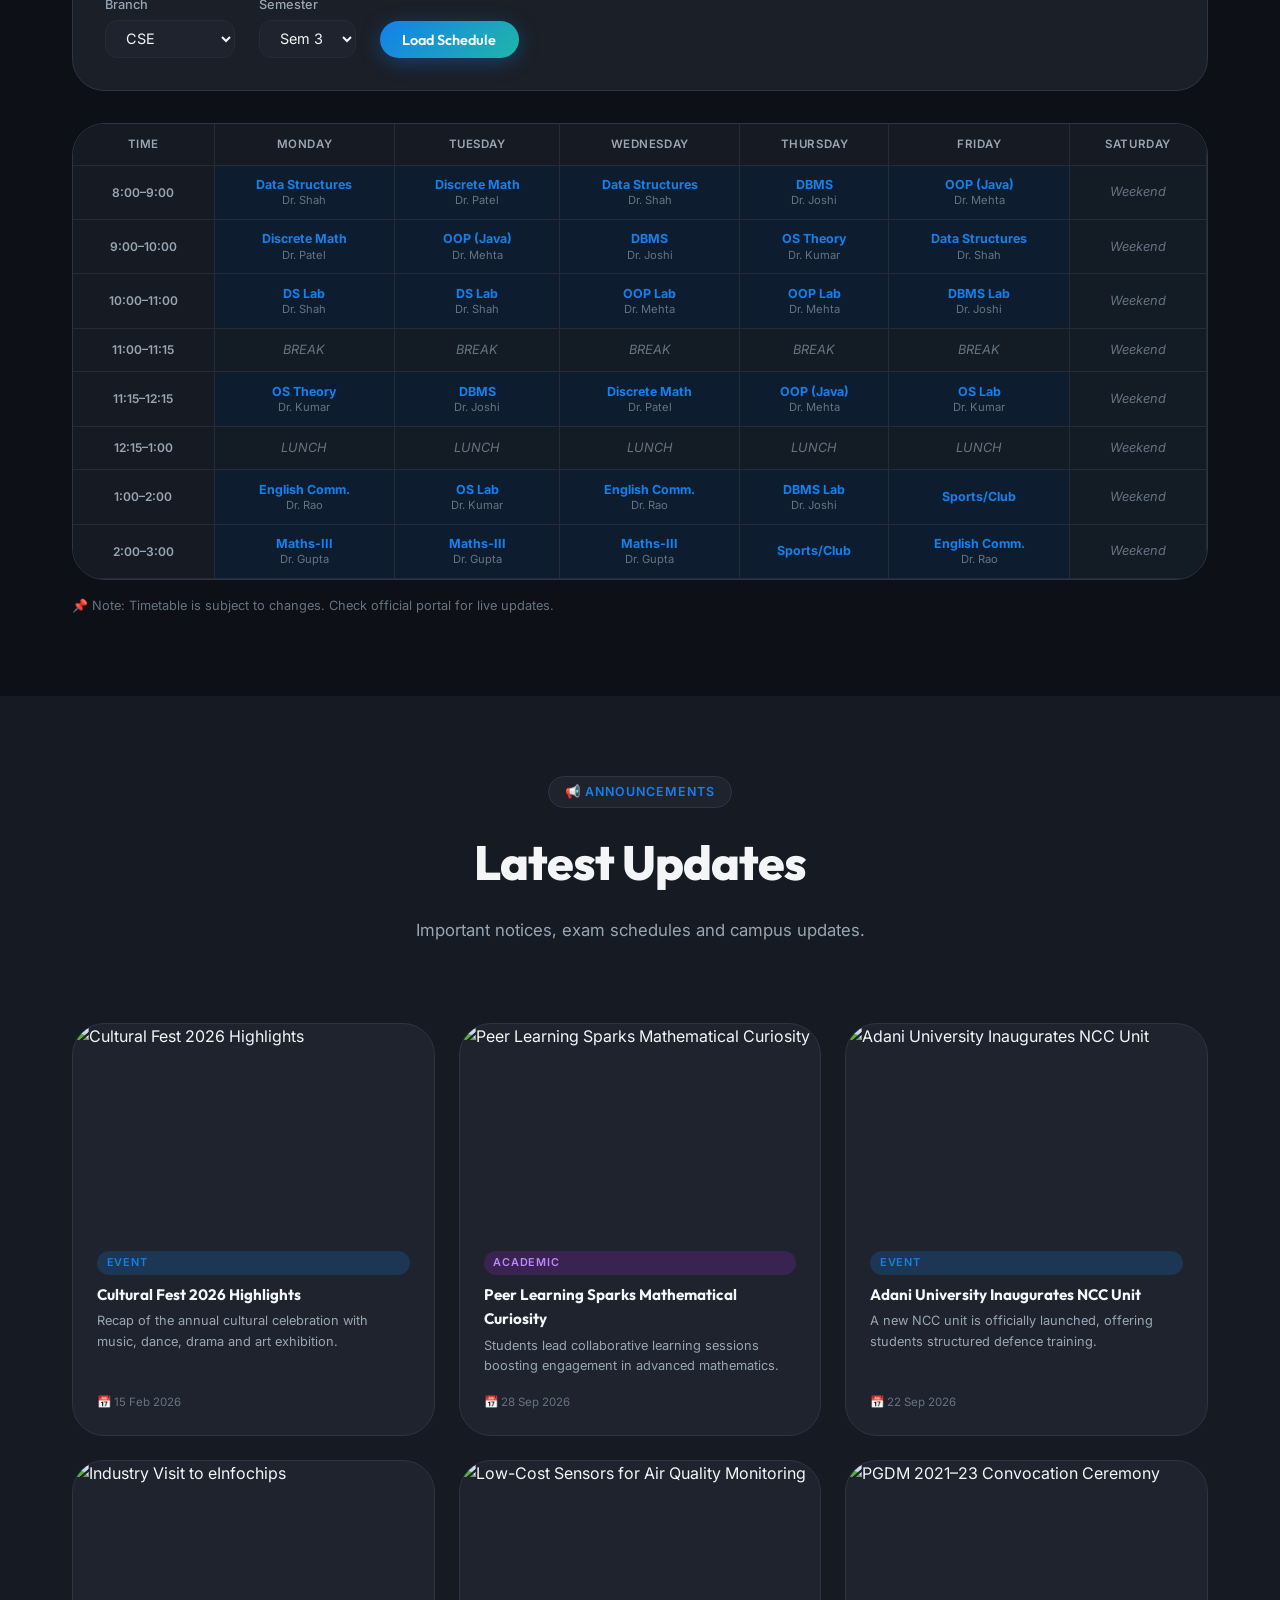
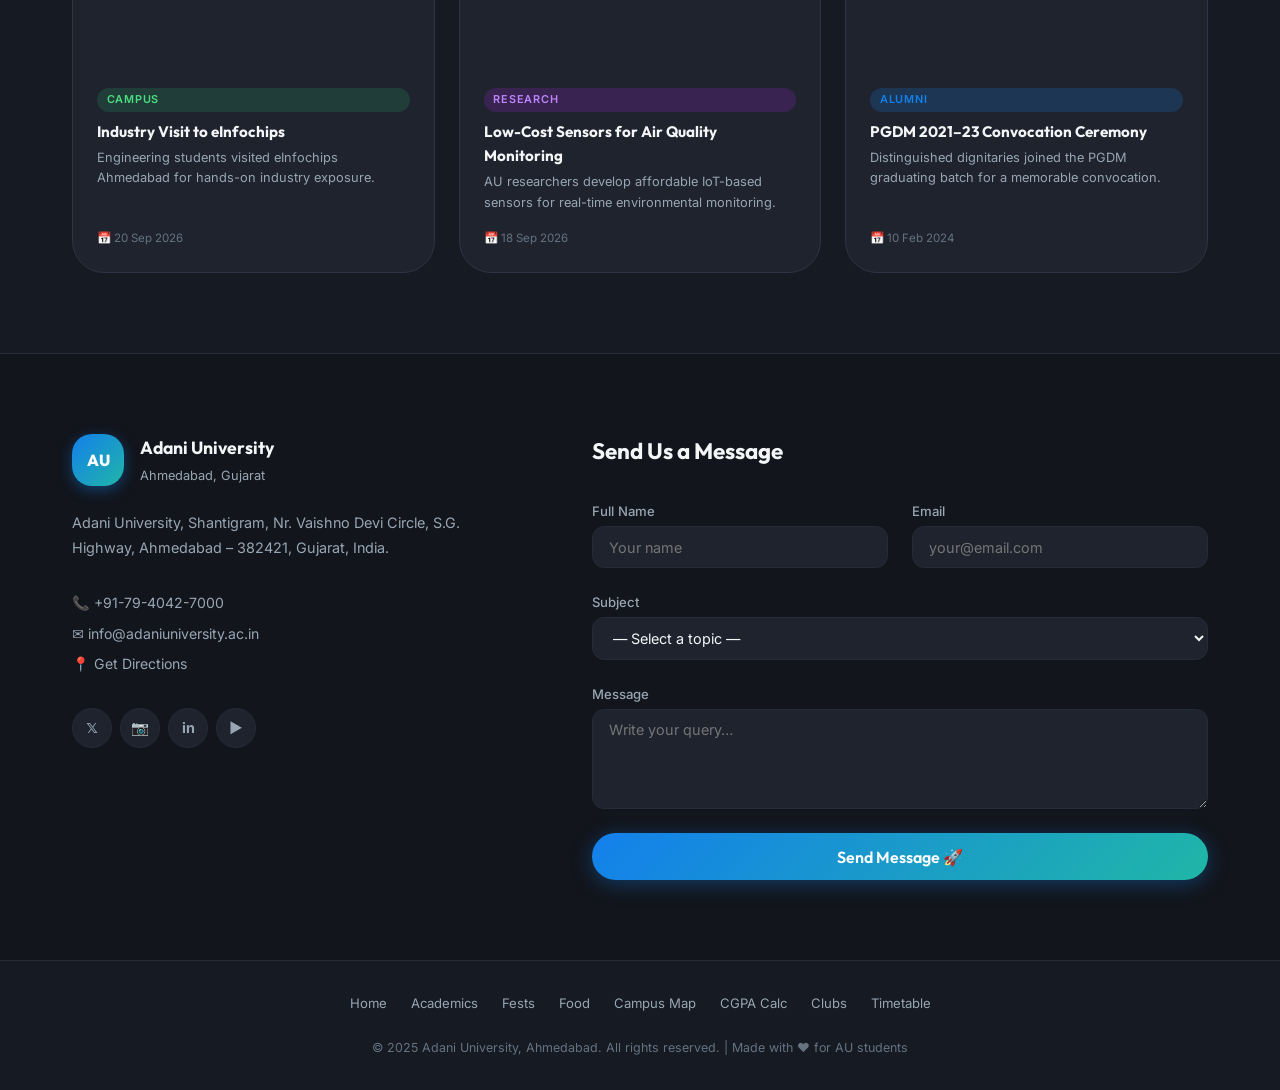
==== commit f1a5bb73: "Fix Netlify 404: configure publish directory and root redirect" ====
--- a/adani-university/index.html
+++ b/adani-university/index.html
@@ -904,7 +904,7 @@
         </div>
         <div class="contact-form-wrap">
           <h3>Send Us a Message</h3>
-          <form class="contact-form" id="contact-form" novalidate netlify="true">
+          <form class="contact-form" id="contact-form" novalidate netlify="true" name="contact">
             <div class="form-row">
               <div class="form-group">
                 <label for="cf-name">Full Name</label>
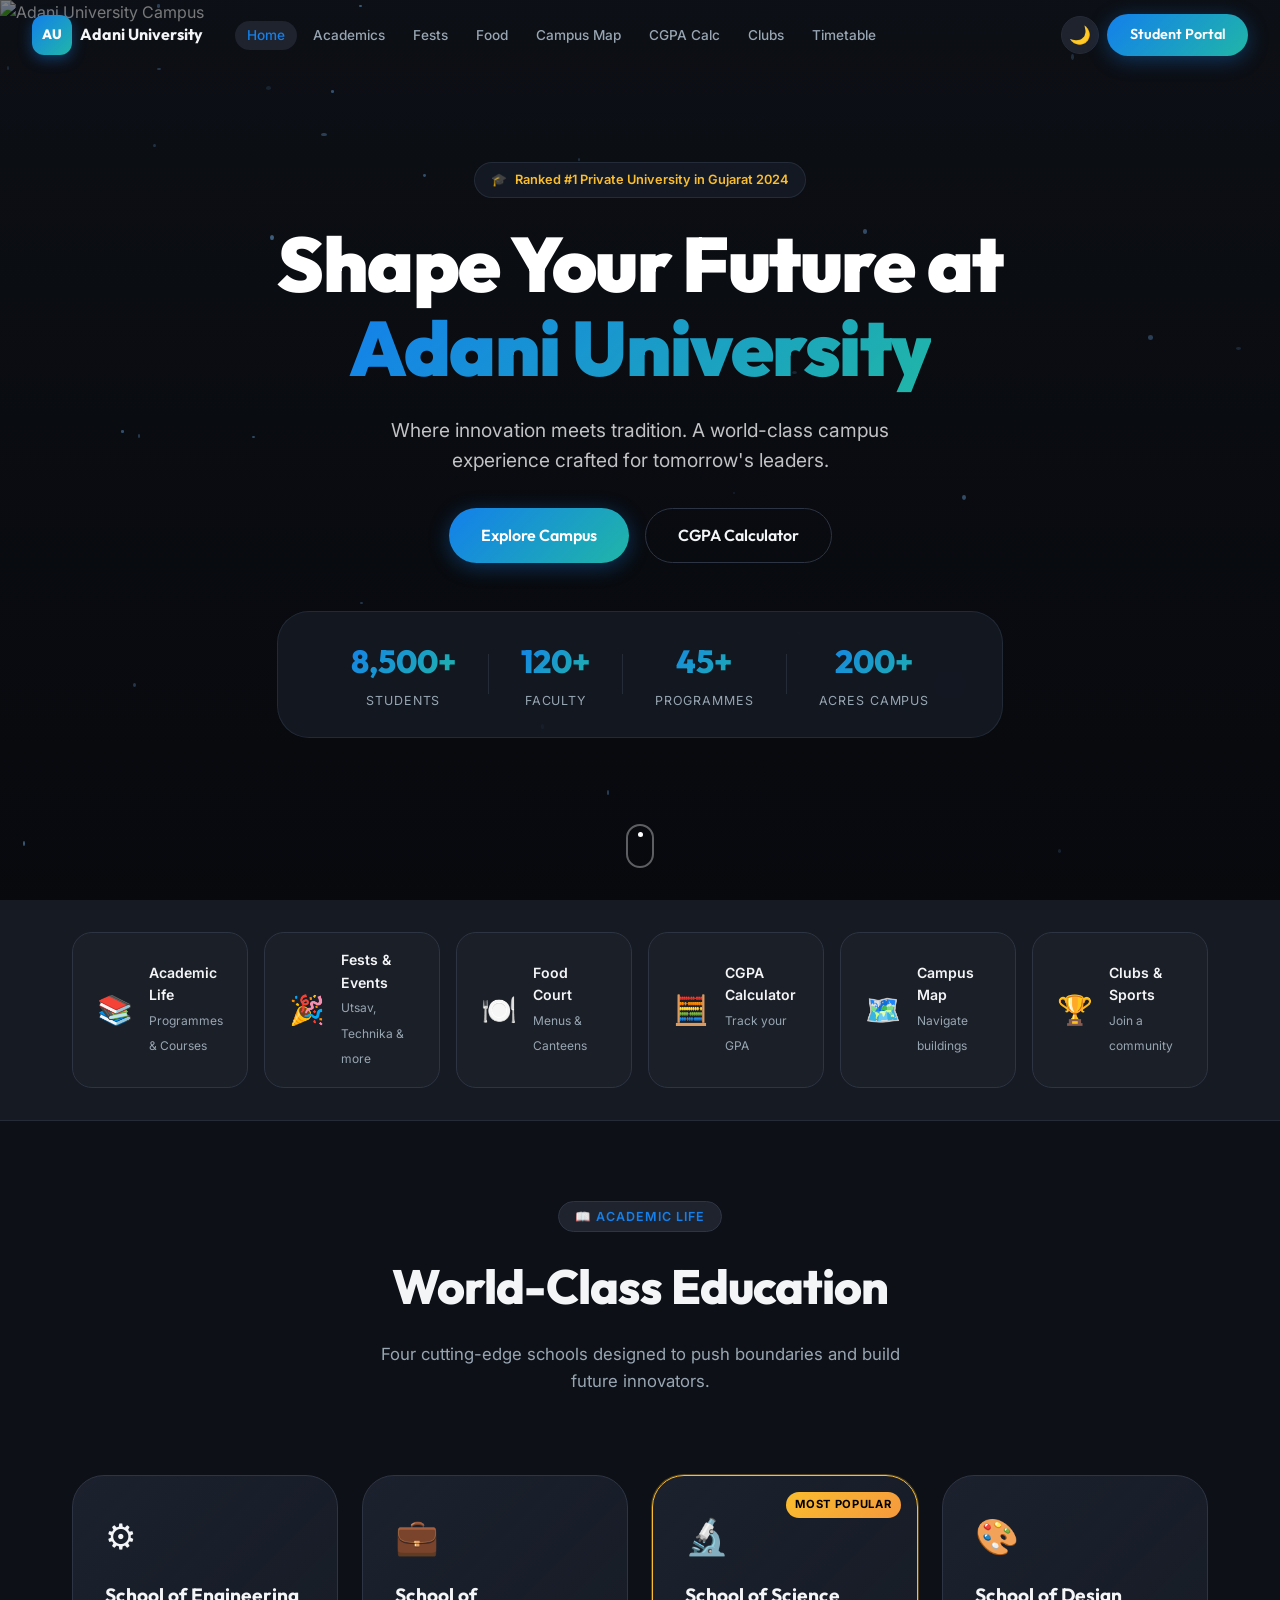
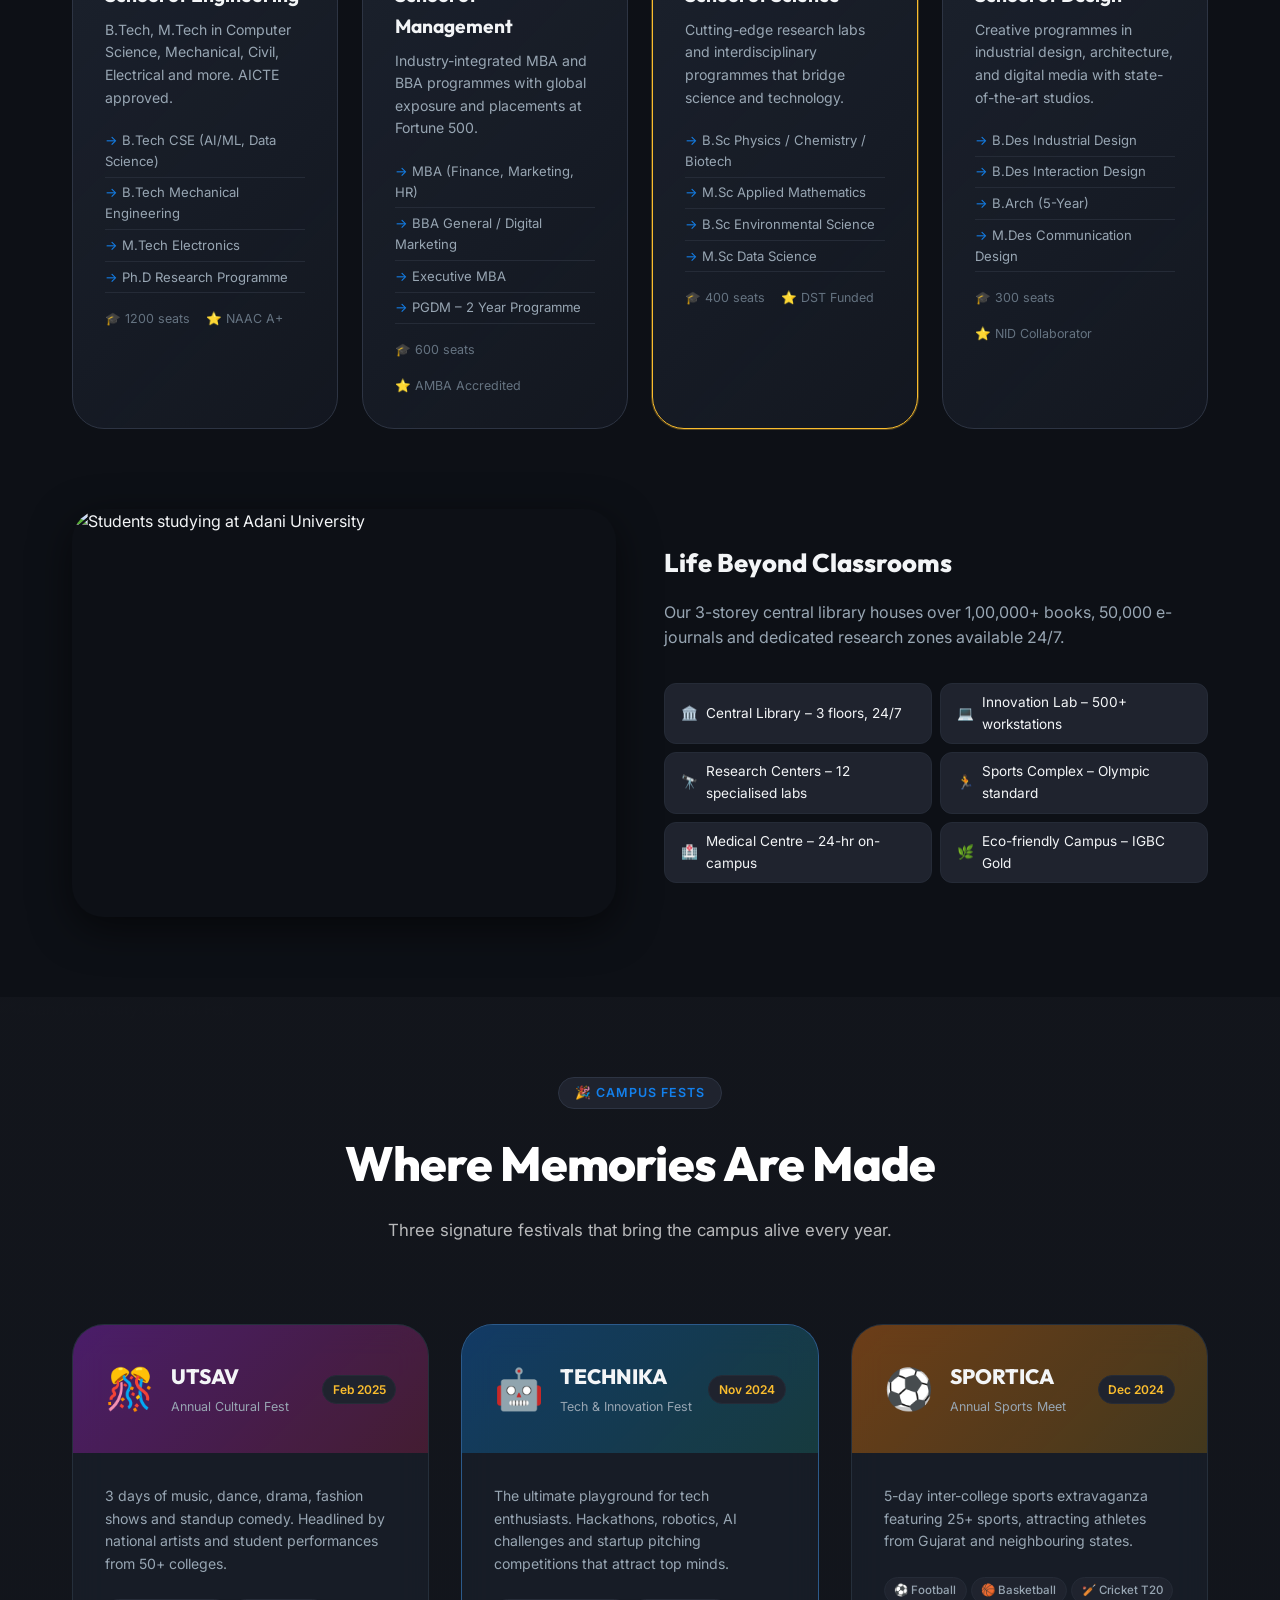
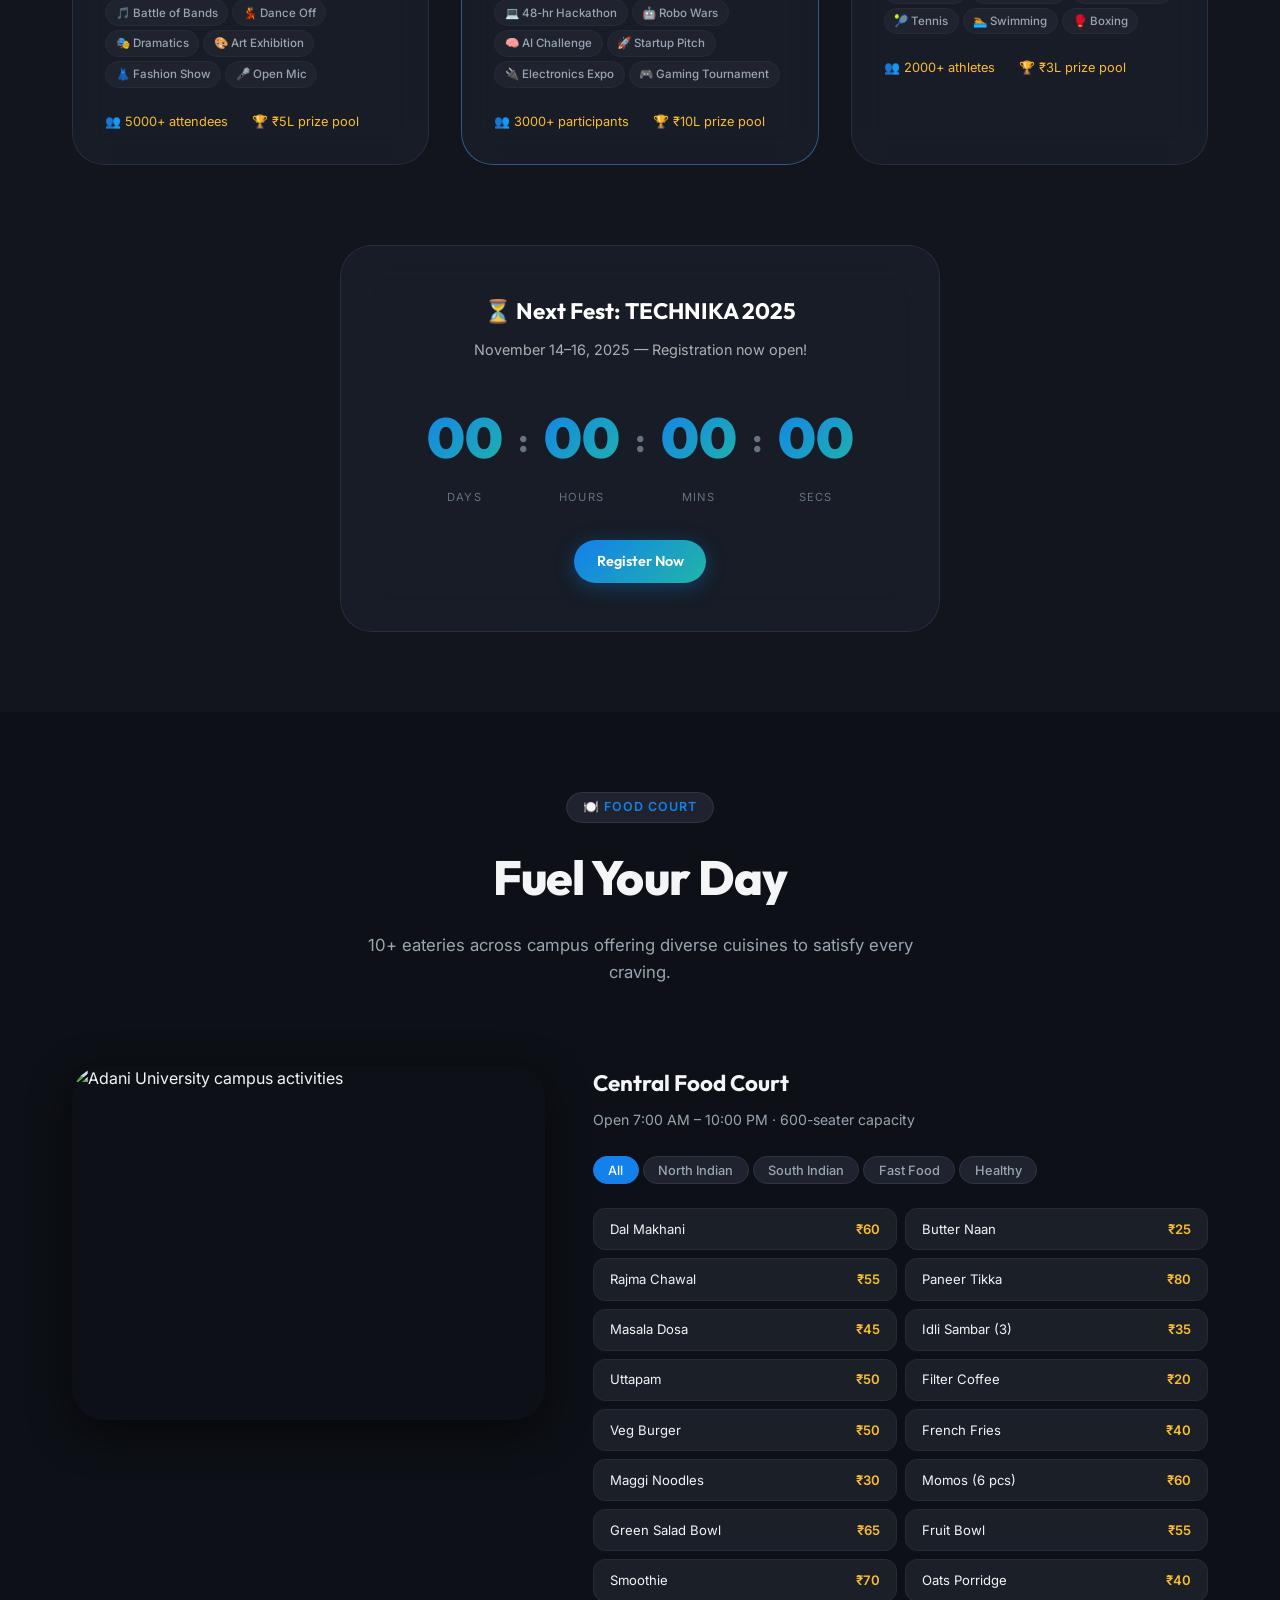
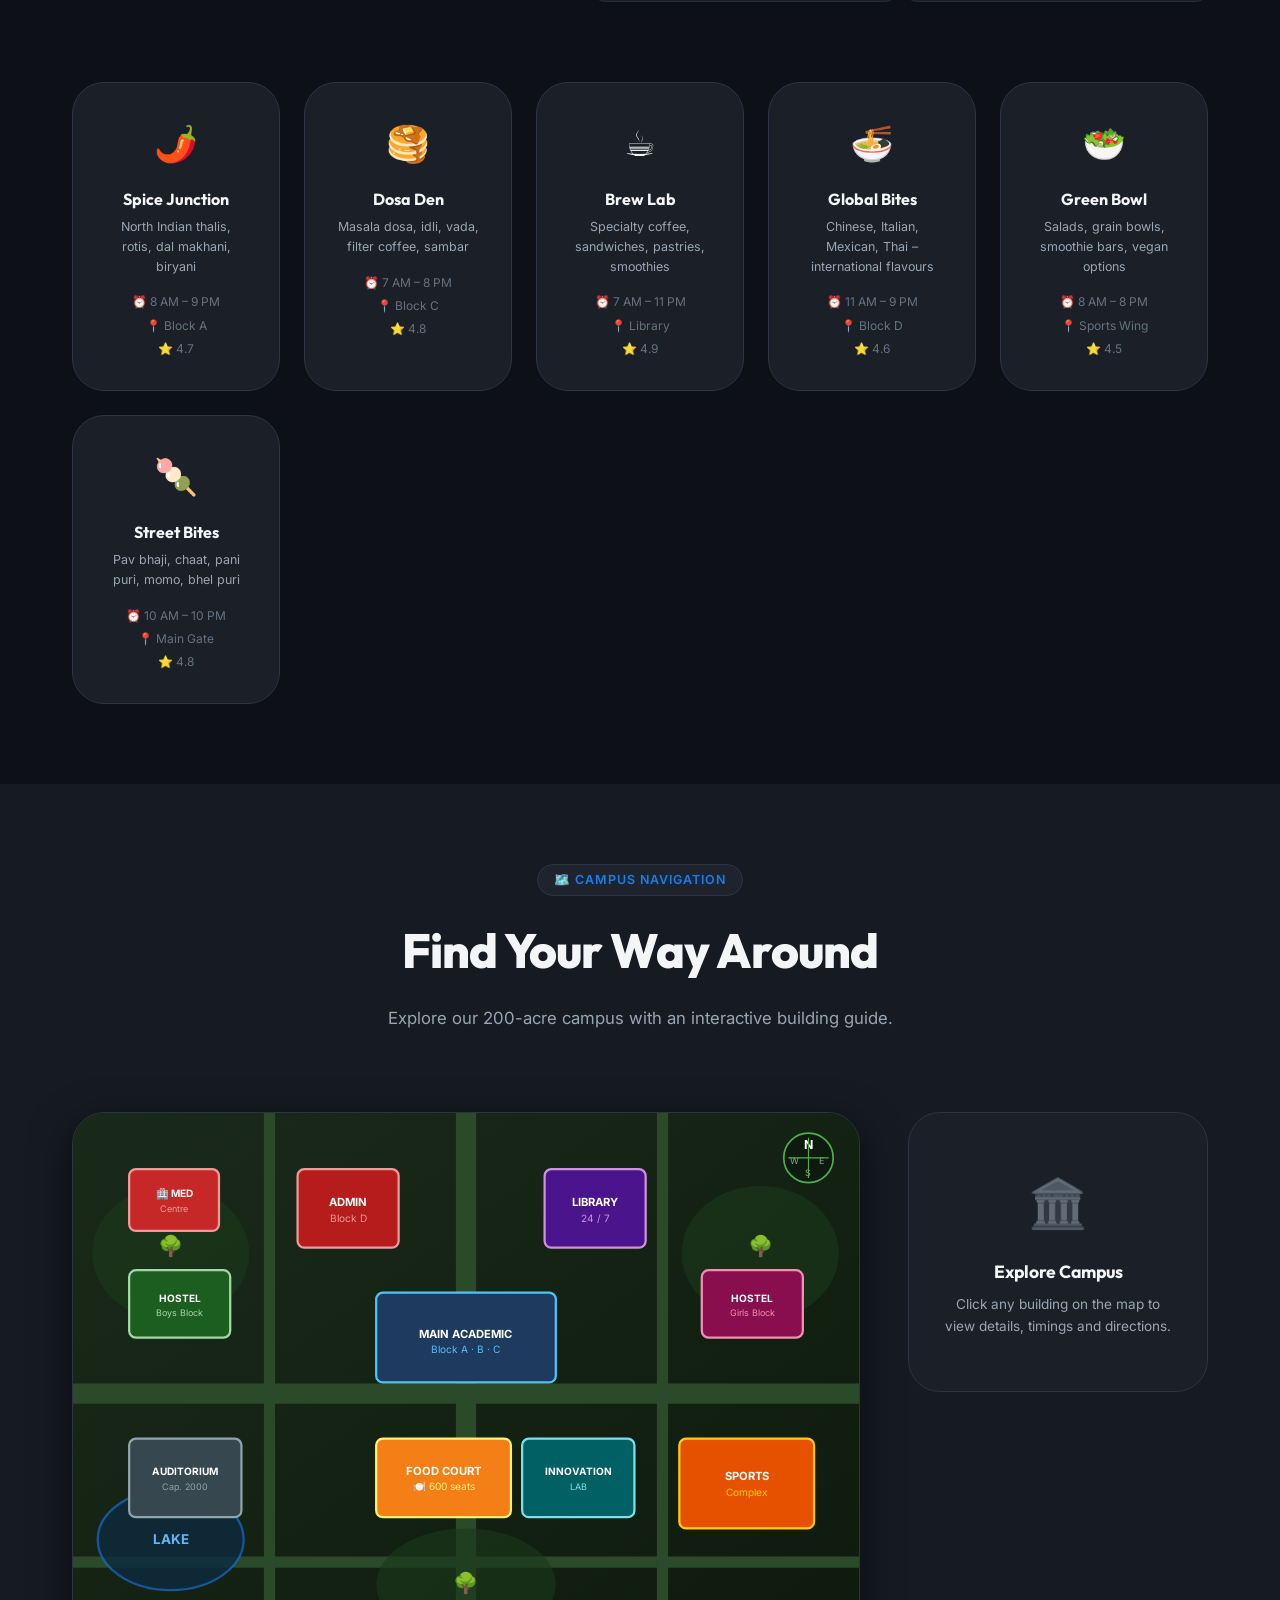
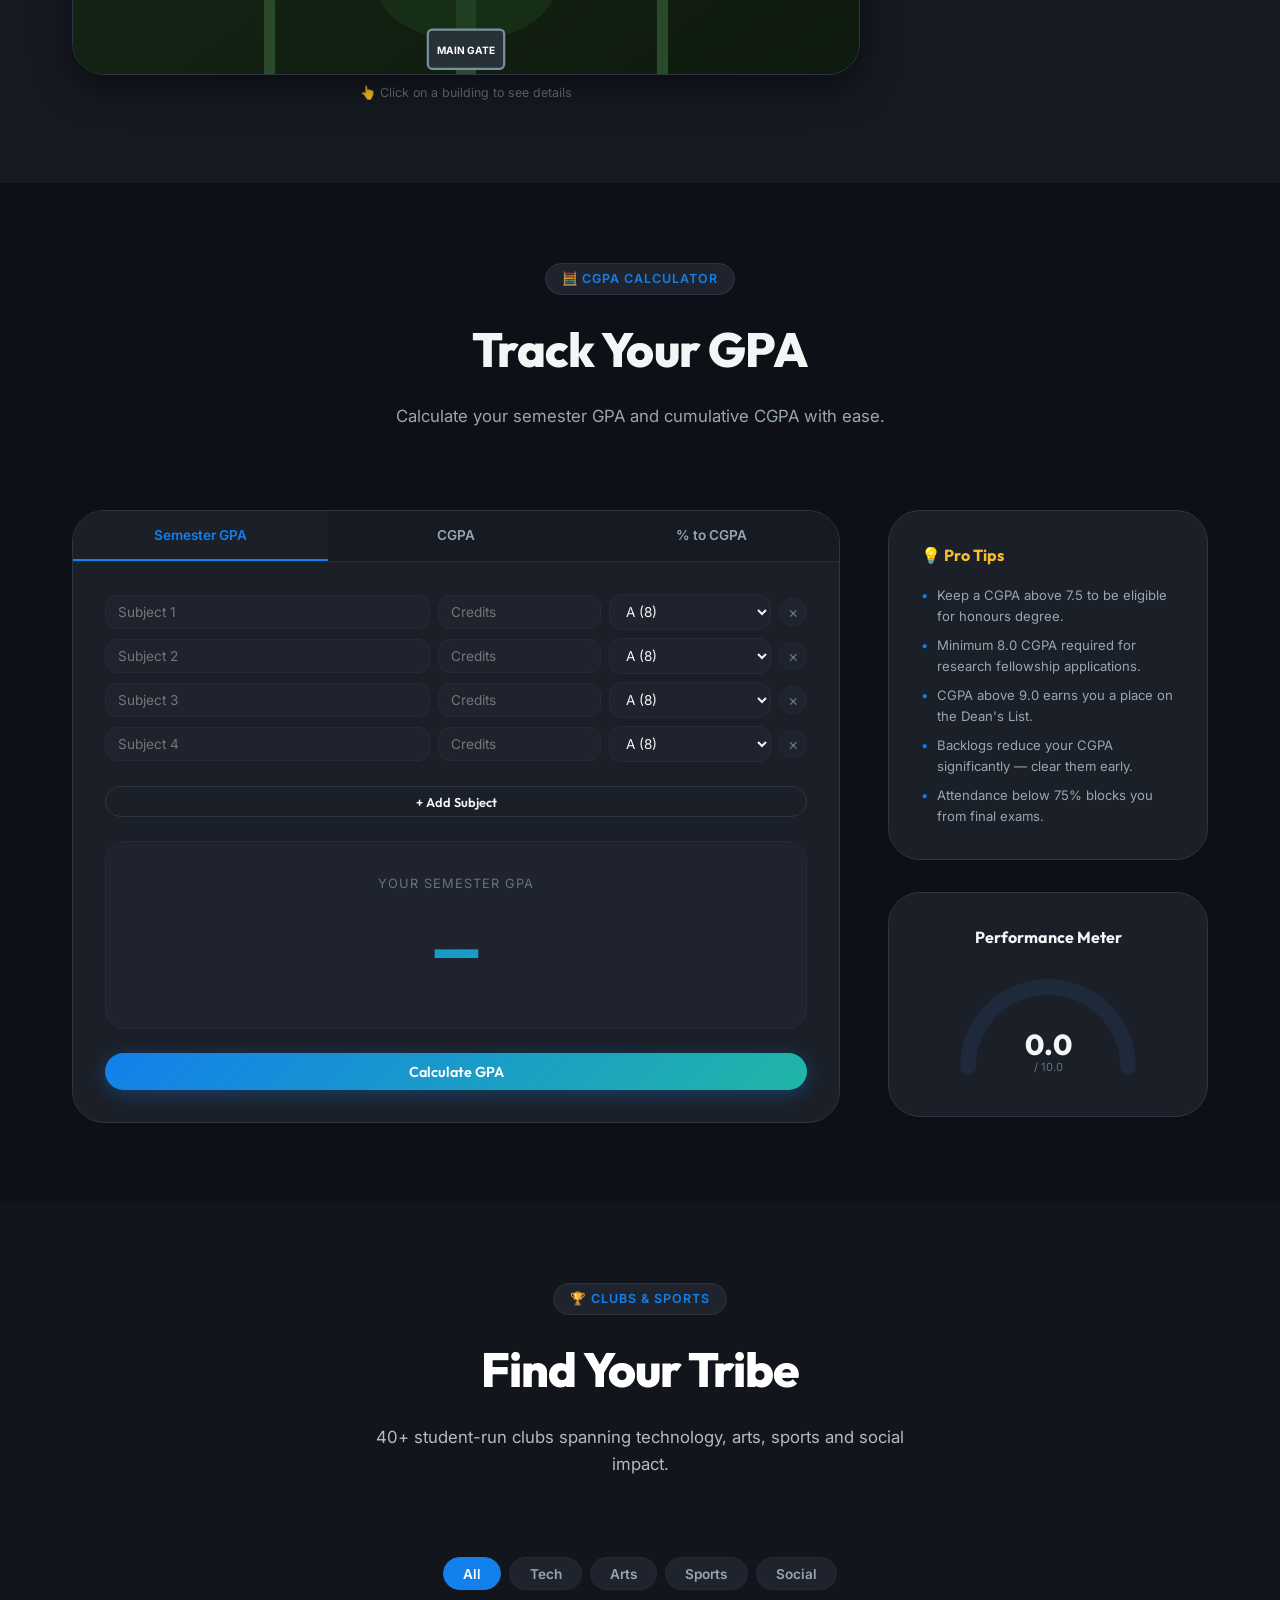
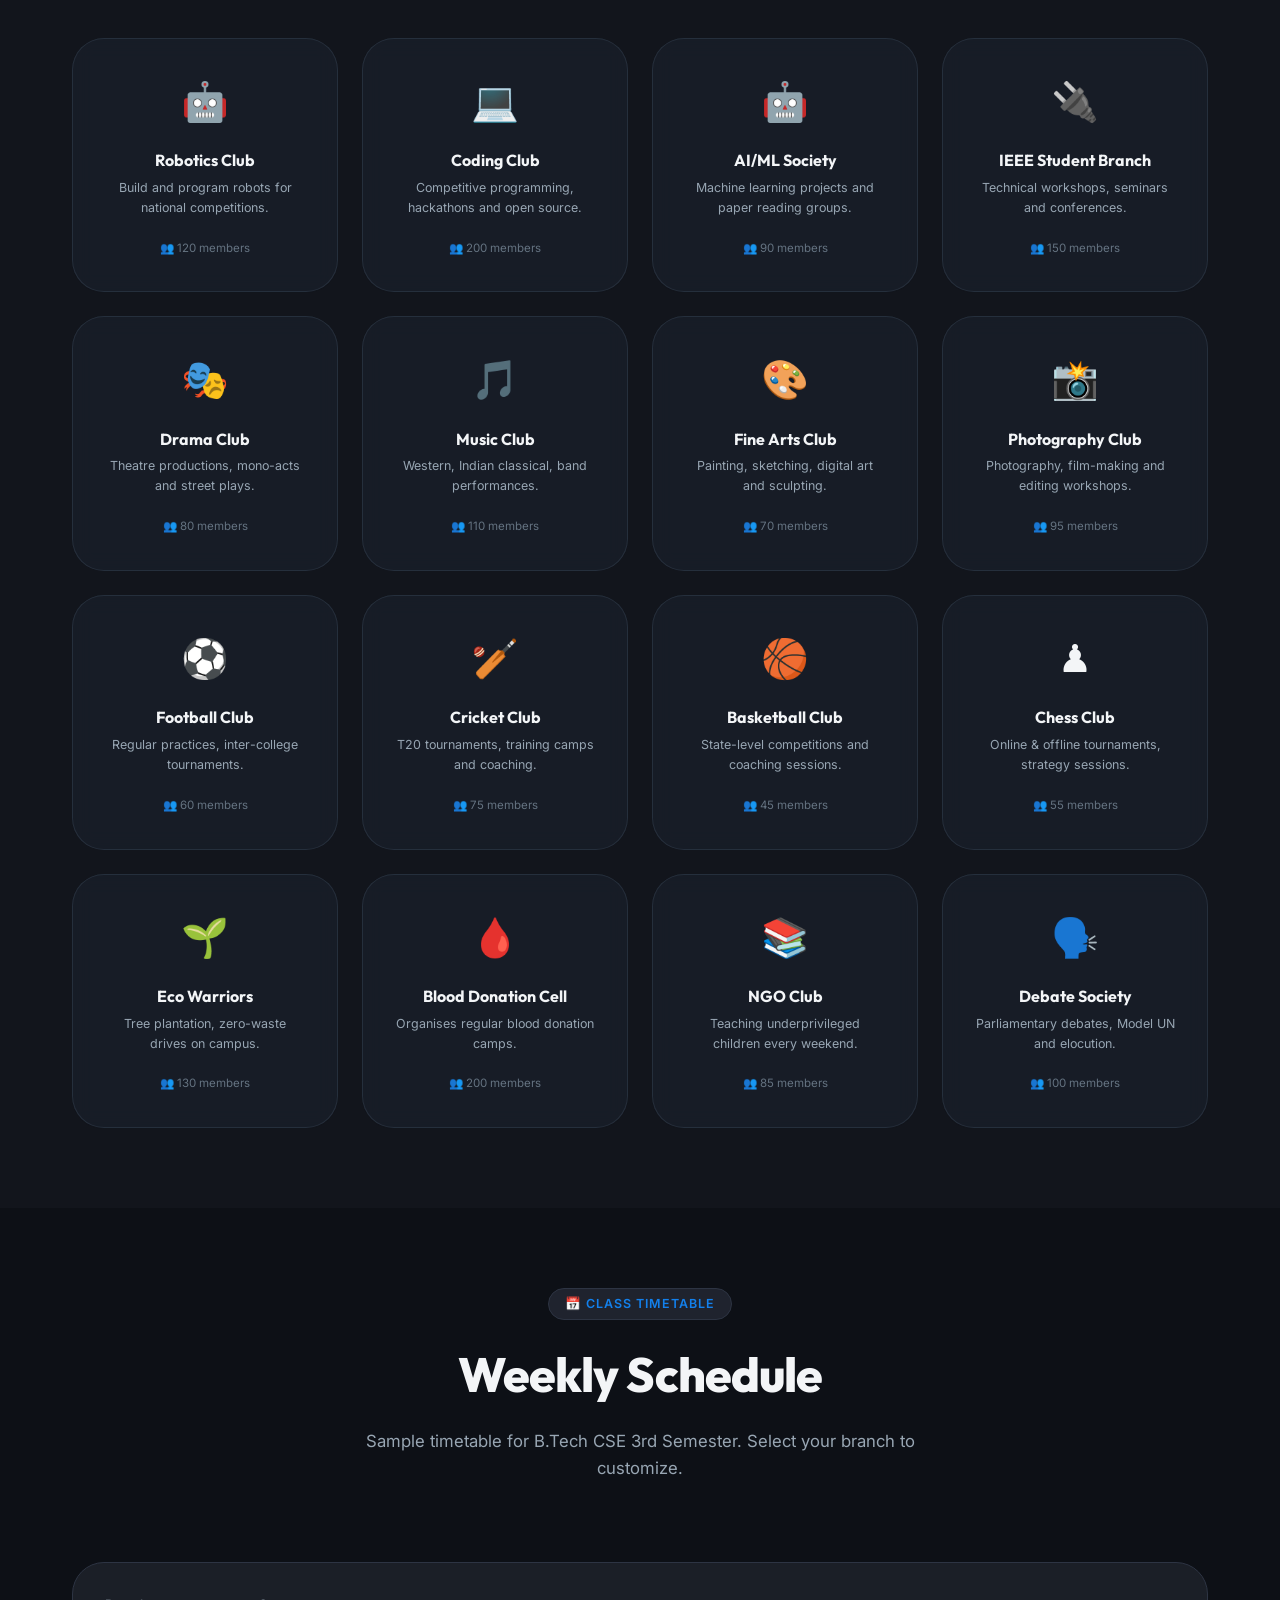
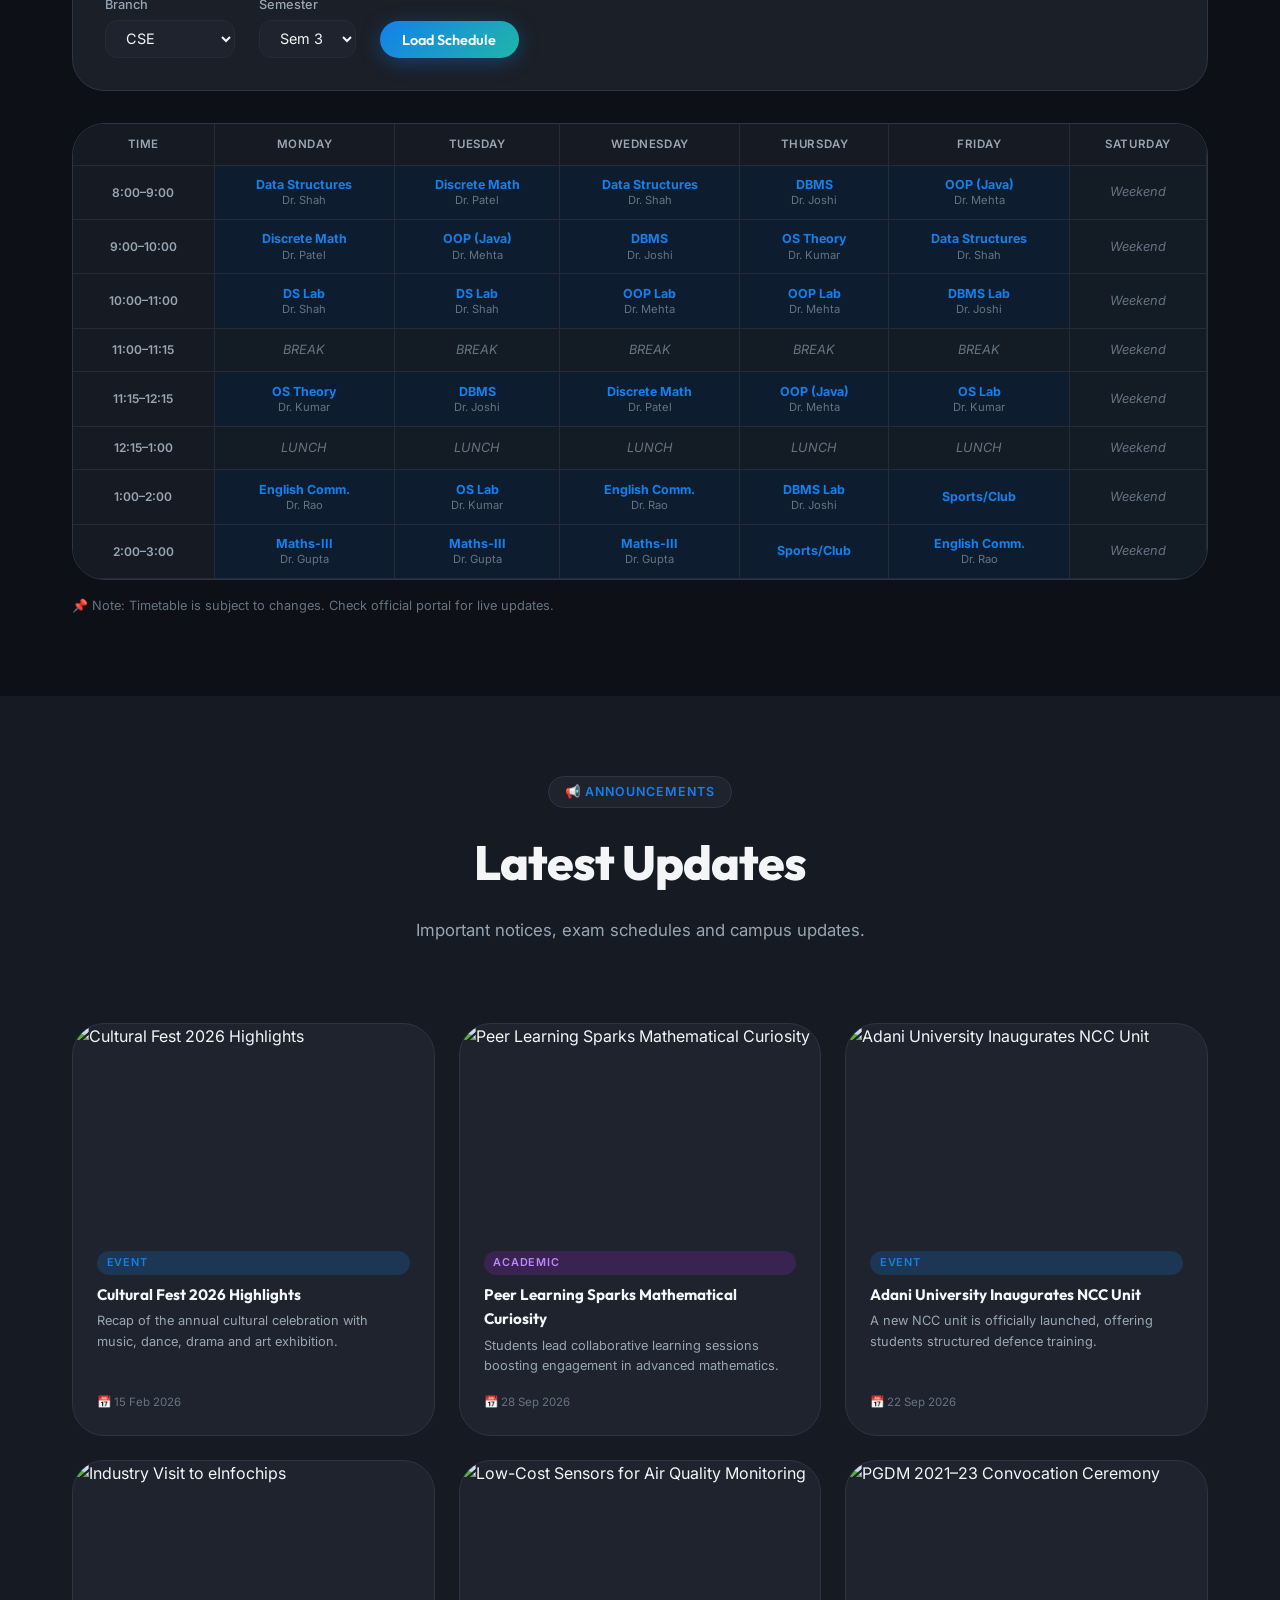
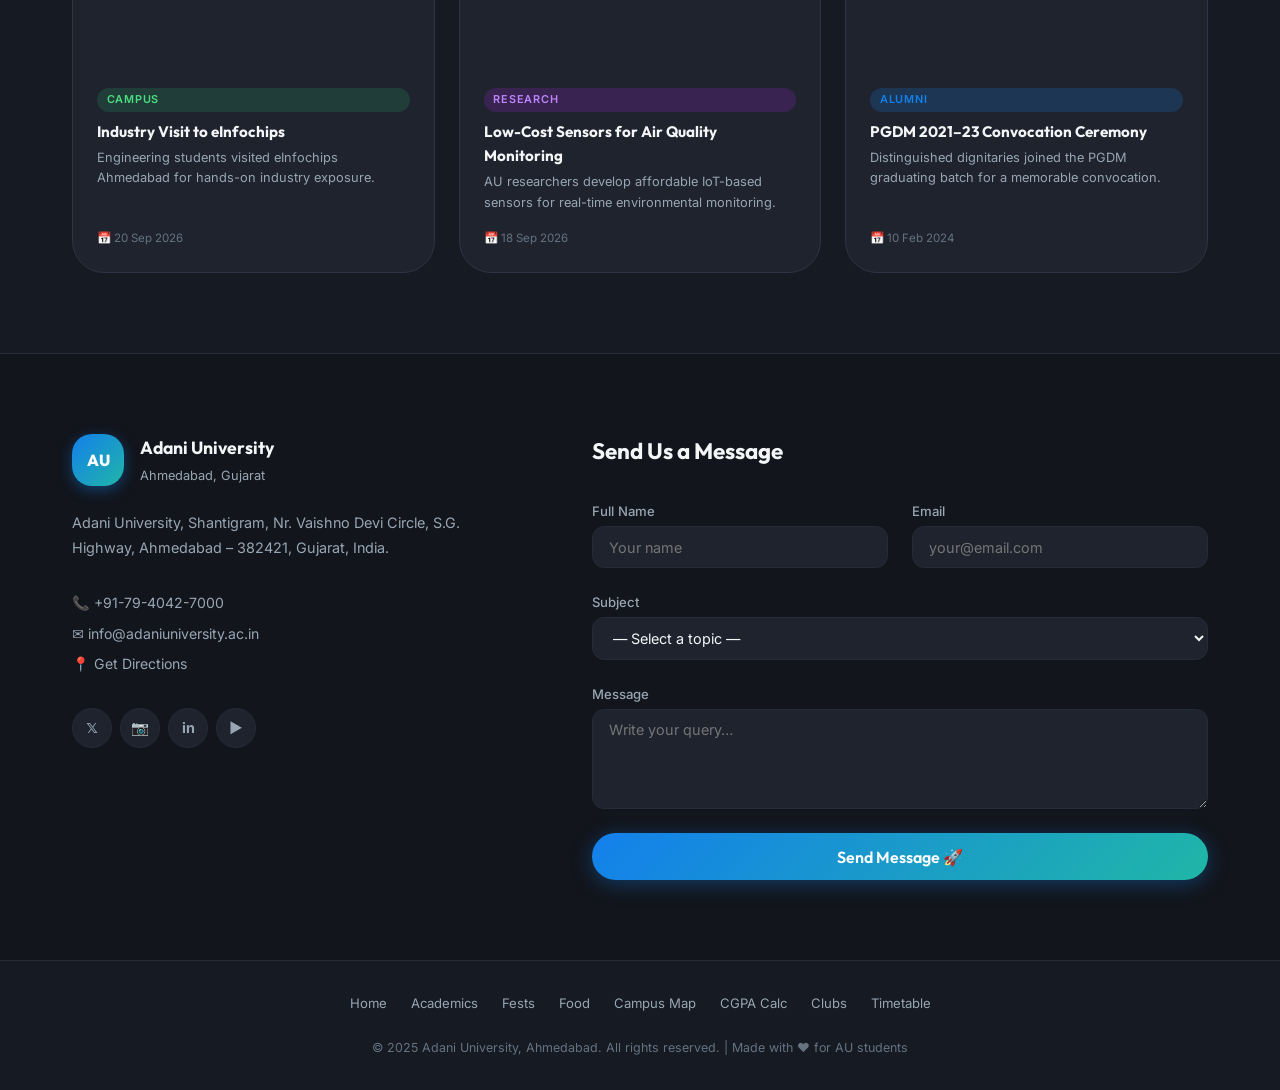
==== commit 8970d895: "Fix form submission to Netlify and enhance admin real-time inquiry fetch" ====
--- a/adani-university/index.html
+++ b/adani-university/index.html
@@ -904,7 +904,8 @@
         </div>
         <div class="contact-form-wrap">
           <h3>Send Us a Message</h3>
-          <form class="contact-form" id="contact-form" novalidate netlify="true" name="contact">
+          <form class="contact-form" id="contact-form" method="POST" data-netlify="true" netlify="true" name="contact">
+            <input type="hidden" name="form-name" value="contact" />
             <div class="form-row">
               <div class="form-group">
                 <label for="cf-name">Full Name</label>
